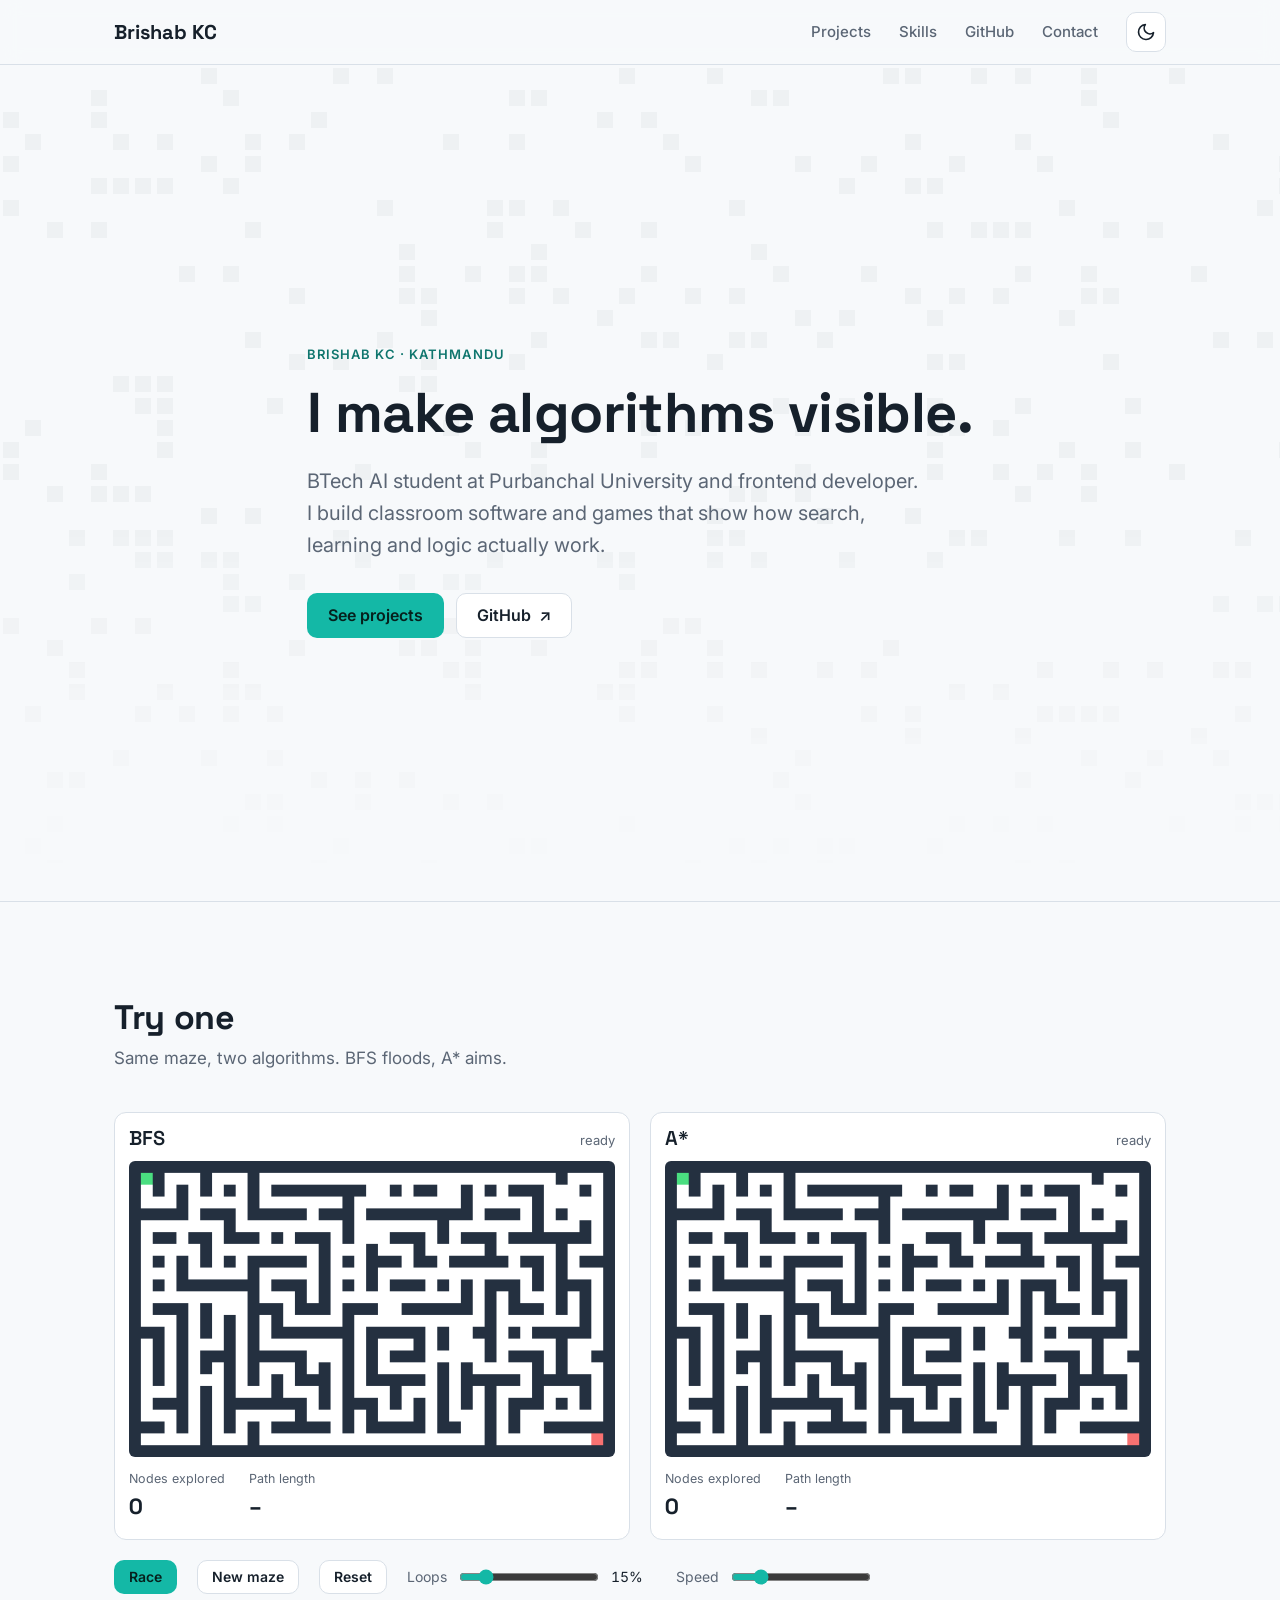
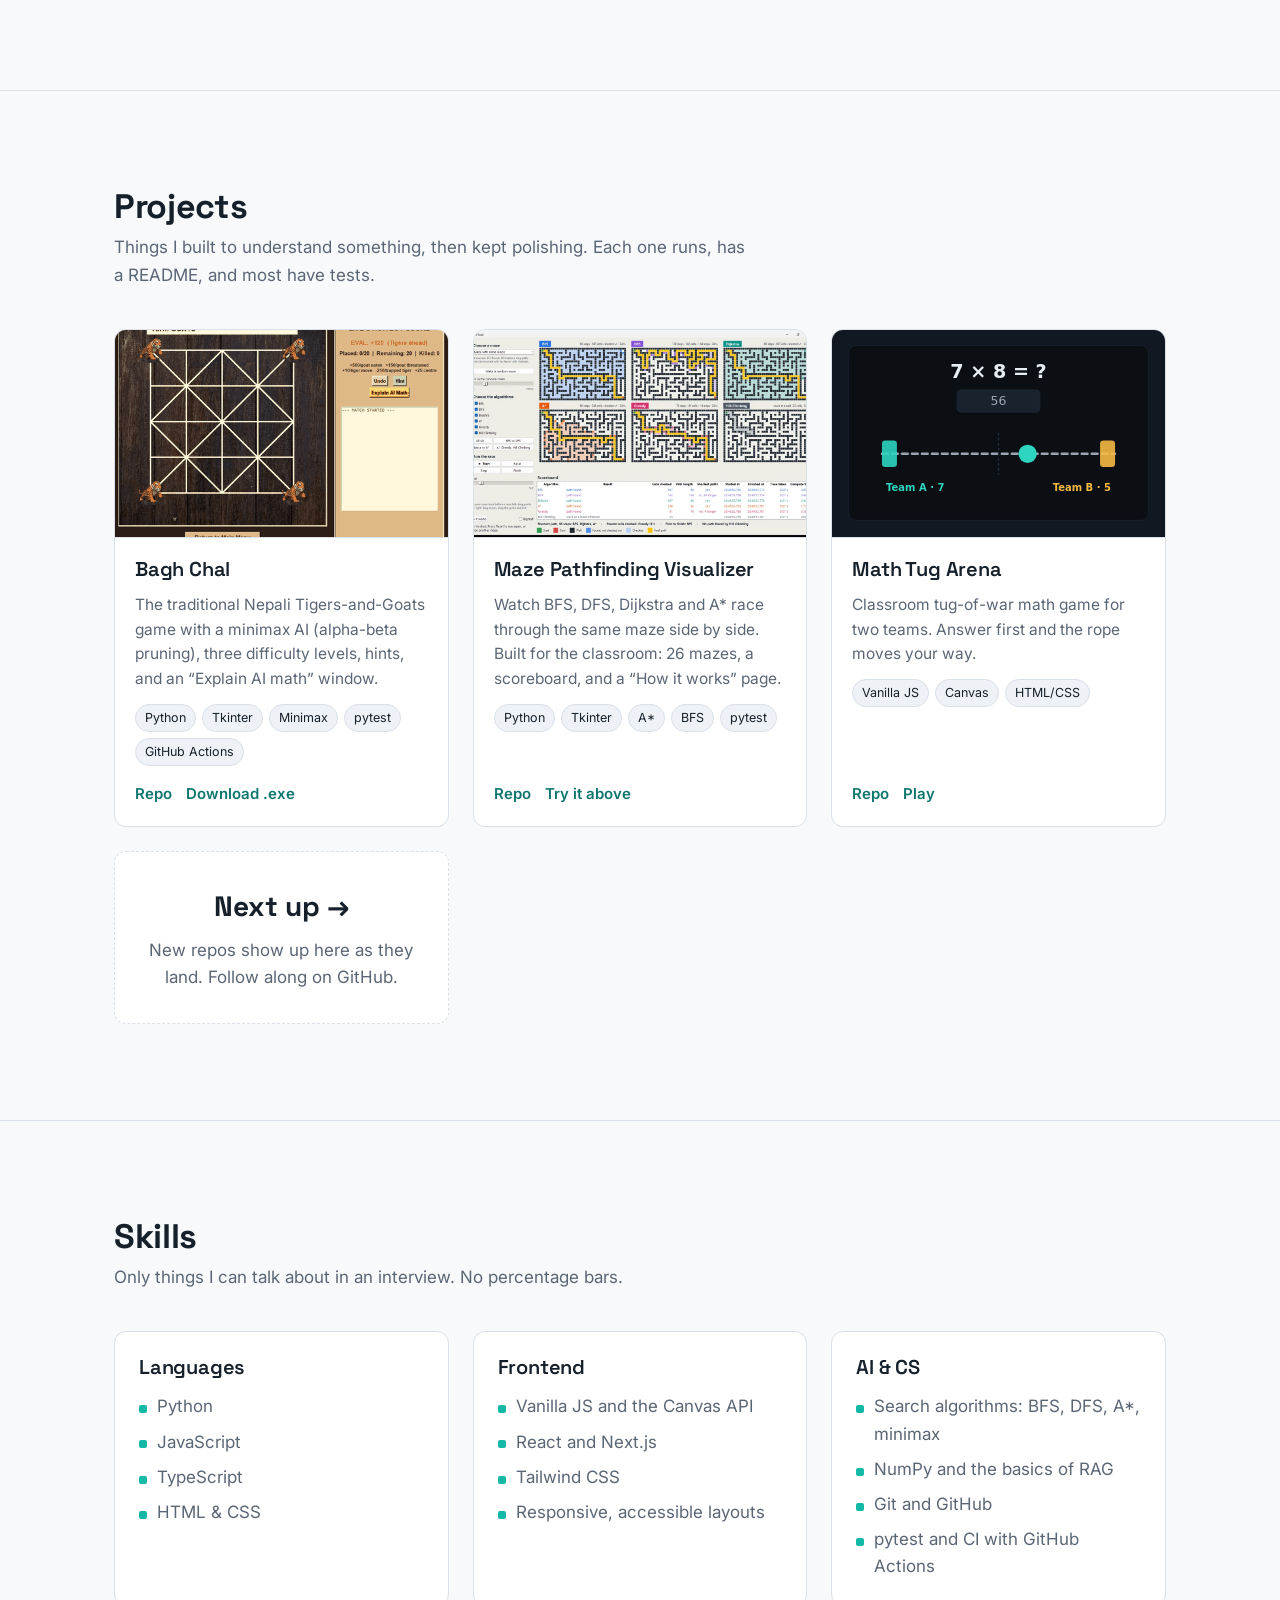
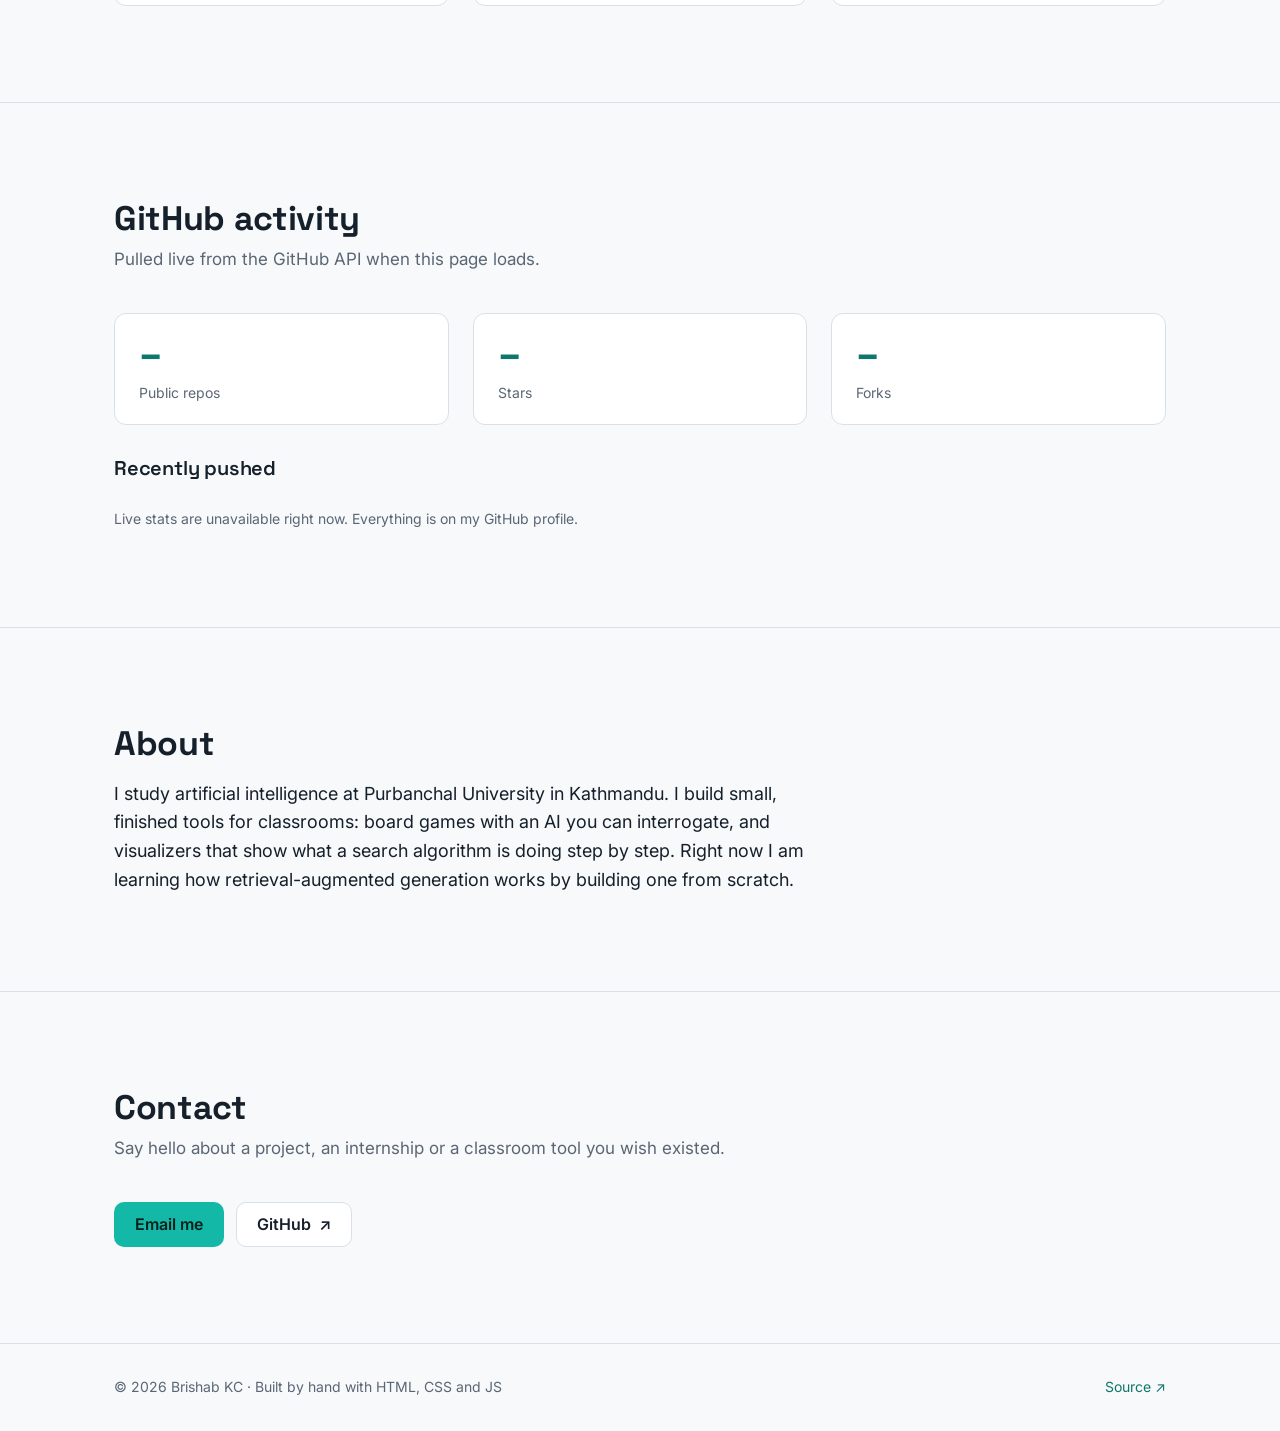
==== index.html @ bbd56051 "Add SEO and social tags, a favicon, the OG image and a 404 page" ====
<!doctype html>
<html lang="en">
<head>
  <meta charset="utf-8">
  <meta name="viewport" content="width=device-width, initial-scale=1">
  <title>Brishab KC &mdash; Python, AI &amp; frontend projects</title>
  <meta name="description" content="Portfolio of Brishab KC, a BTech AI student and frontend developer in Kathmandu who builds classroom software and games that show how search, learning and logic actually work.">
  <link rel="canonical" href="https://brishabkc24.github.io/">
  <link rel="icon" href="assets/favicon.svg" type="image/svg+xml">
  <meta name="author" content="Brishab KC">
  <meta property="og:type" content="website">
  <meta property="og:url" content="https://brishabkc24.github.io/">
  <meta property="og:title" content="Brishab KC — Python, AI & frontend projects">
  <meta property="og:description" content="I make algorithms visible: classroom software and games that show how search, learning and logic actually work. Play the demos in your browser.">
  <meta property="og:image" content="https://brishabkc24.github.io/assets/og-image.png">
  <meta property="og:image:width" content="1200">
  <meta property="og:image:height" content="630">
  <meta property="og:image:alt" content="Brishab KC: I make algorithms visible. A maze solved by A*.">
  <meta name="twitter:card" content="summary_large_image">
  <meta name="twitter:title" content="Brishab KC — Python, AI & frontend projects">
  <meta name="twitter:description" content="I make algorithms visible: classroom software and games that show how search, learning and logic actually work.">
  <meta name="twitter:image" content="https://brishabkc24.github.io/assets/og-image.png">
  <link rel="preconnect" href="https://fonts.googleapis.com">
  <link rel="preconnect" href="https://fonts.gstatic.com" crossorigin>
  <link rel="stylesheet" href="https://fonts.googleapis.com/css2?family=Inter:wght@400;500;600&family=Space+Grotesk:wght@500;700&display=swap">
  <meta name="theme-color" content="#0b0f14">
  <link rel="stylesheet" href="styles.css">
  <script>
    // Apply the saved theme before the first paint so there is no flash.
    (function () {
      var theme;
      try { theme = localStorage.getItem('theme'); } catch (e) {}
      if (theme !== 'light' && theme !== 'dark') {
        theme = window.matchMedia('(prefers-color-scheme: light)').matches ? 'light' : 'dark';
      }
      document.documentElement.setAttribute('data-theme', theme);
      document.documentElement.classList.add('js');
    })();
  </script>
</head>
<body>
  <a class="skip-link" href="#main">Skip to content</a>

  <header class="site-header">
    <nav class="nav container" aria-label="Primary">
      <a class="brand" href="#top">Brishab KC</a>
      <ul id="nav-links" class="nav__links">
        <li><a href="#projects">Projects</a></li>
        <li><a href="#skills">Skills</a></li>
        <li><a href="#github">GitHub</a></li>
        <li><a href="#contact">Contact</a></li>
      </ul>
      <div class="nav__tools">
        <button class="icon-btn theme-toggle" type="button" aria-label="Switch to light theme" title="Switch to light theme">
          <svg class="icon-sun" viewBox="0 0 24 24" fill="none" stroke="currentColor" stroke-width="2" stroke-linecap="round" aria-hidden="true"><circle cx="12" cy="12" r="4"/><path d="M12 2v2M12 20v2M4.9 4.9l1.4 1.4M17.7 17.7l1.4 1.4M2 12h2M20 12h2M4.9 19.1l1.4-1.4M17.7 6.3l1.4-1.4"/></svg>
          <svg class="icon-moon" viewBox="0 0 24 24" fill="none" stroke="currentColor" stroke-width="2" stroke-linecap="round" stroke-linejoin="round" aria-hidden="true"><path d="M21 12.8A9 9 0 1 1 11.2 3a7 7 0 0 0 9.8 9.8z"/></svg>
        </button>
        <button class="icon-btn nav__toggle" type="button" aria-expanded="false" aria-controls="nav-links" aria-label="Open menu">
          <svg class="icon-menu" viewBox="0 0 24 24" fill="none" stroke="currentColor" stroke-width="2" stroke-linecap="round" aria-hidden="true"><path d="M4 7h16M4 12h16M4 17h16"/></svg>
          <svg class="icon-close" viewBox="0 0 24 24" fill="none" stroke="currentColor" stroke-width="2" stroke-linecap="round" aria-hidden="true"><path d="M6 6l12 12M18 6L6 18"/></svg>
        </button>
      </div>
    </nav>
  </header>

  <main id="main">
    <section class="hero" id="top" aria-labelledby="hero-title">
      <canvas class="hero__canvas" aria-hidden="true"></canvas>
      <div class="container hero__inner">
        <p class="hero__eyebrow">Brishab KC &middot; Kathmandu</p>
        <h1 id="hero-title">I make algorithms visible.</h1>
        <p class="hero__lede">BTech AI student at Purbanchal University and frontend developer. I build classroom software and games that show how search, learning and logic actually work.</p>
        <div class="actions">
          <a class="btn btn--primary" href="#projects">See projects</a>
          <a class="btn btn--ghost" href="https://github.com/brishabkc24" target="_blank" rel="noopener">GitHub <span aria-hidden="true">&#8599;</span></a>
        </div>
      </div>
    </section>

    <section class="section demo" id="demo" aria-labelledby="demo-title" data-maze-demo>
      <div class="container">
        <div class="section__head reveal">
          <h2 id="demo-title">Try one</h2>
          <p>Same maze, two algorithms. BFS floods, A* aims.</p>
        </div>
        <div class="demo__live">
          <div class="demo__panels">
            <div class="panel" data-panel="bfs">
              <div class="panel__head">
                <h3>BFS</h3>
                <span class="panel__status" data-status aria-live="polite">ready</span>
              </div>
              <canvas width="410" height="250" role="img" aria-label="Breadth-first search exploring the maze"></canvas>
              <dl class="panel__stats">
                <div><dt>Nodes explored</dt><dd data-explored>0</dd></div>
                <div><dt>Path length</dt><dd data-path>&ndash;</dd></div>
              </dl>
            </div>
            <div class="panel" data-panel="astar">
              <div class="panel__head">
                <h3>A*</h3>
                <span class="panel__status" data-status aria-live="polite">ready</span>
              </div>
              <canvas width="410" height="250" role="img" aria-label="A* search exploring the maze"></canvas>
              <dl class="panel__stats">
                <div><dt>Nodes explored</dt><dd data-explored>0</dd></div>
                <div><dt>Path length</dt><dd data-path>&ndash;</dd></div>
              </dl>
            </div>
          </div>
          <div class="demo__controls">
            <button class="btn btn--primary btn--small" type="button" data-action="race">Race</button>
            <button class="btn btn--ghost btn--small" type="button" data-action="new">New maze</button>
            <button class="btn btn--ghost btn--small" type="button" data-action="reset">Reset</button>
            <label>Loops
              <input type="range" min="0" max="100" value="15" step="5" data-braid aria-label="Loops: fraction of inner walls removed">
              <output data-braid-value>15%</output>
            </label>
            <label>Speed
              <input type="range" min="1" max="40" value="8" data-speed aria-label="Speed: search steps per frame">
            </label>
          </div>
          <p class="demo__summary" data-summary aria-live="polite"></p>
        </div>
        <div class="demo__fallback">
          <img src="assets/maze-race.gif" alt="BFS and A* racing through the same maze: BFS floods most of it while A* heads for the goal" width="672" height="200" loading="lazy">
          <p class="demo__caption">The live demo needs a wider screen. This is the same race, recorded.</p>
        </div>
      </div>
    </section>

    <section class="section" id="projects" aria-labelledby="projects-title">
      <div class="container">
        <div class="section__head reveal">
          <h2 id="projects-title">Projects</h2>
          <p>Things I built to understand something, then kept polishing. Each one runs, has a README, and most have tests.</p>
        </div>
        <div class="grid">
          <article class="card reveal">
            <div class="card__media">
              <img src="assets/bagh-chal.gif" alt="Bagh Chal in play: tigers and goats on the board, with the AI's next move being explained" width="560" height="389" loading="lazy">
            </div>
            <div class="card__body">
              <div class="card__title">
                <h3>Bagh Chal</h3>
                <span class="card__meta" data-repo="Bagh-Chal"></span>
              </div>
              <p>The traditional Nepali Tigers-and-Goats game with a minimax AI (alpha-beta pruning), three difficulty levels, hints, and an &ldquo;Explain AI math&rdquo; window.</p>
              <ul class="tags" aria-label="Built with">
                <li>Python</li><li>Tkinter</li><li>Minimax</li><li>pytest</li><li>GitHub Actions</li>
              </ul>
              <div class="card__links">
                <a href="https://github.com/brishabkc24/Bagh-Chal" target="_blank" rel="noopener">Repo</a>
                <a href="https://github.com/brishabkc24/Bagh-Chal/releases/latest" target="_blank" rel="noopener">Download .exe</a>
              </div>
            </div>
          </article>

          <article class="card reveal">
            <div class="card__media">
              <img src="assets/maze-visualizer.webp" alt="Six search algorithms racing through the same maze side by side, each in its own colour, with a scoreboard underneath" width="1200" height="702" loading="lazy">
            </div>
            <div class="card__body">
              <div class="card__title">
                <h3>Maze Pathfinding Visualizer</h3>
                <span class="card__meta" data-repo="maze-pathfinding-visualizer"></span>
              </div>
              <p>Watch BFS, DFS, Dijkstra and A* race through the same maze side by side. Built for the classroom: 26 mazes, a scoreboard, and a &ldquo;How it works&rdquo; page.</p>
              <ul class="tags" aria-label="Built with">
                <li>Python</li><li>Tkinter</li><li>A*</li><li>BFS</li><li>pytest</li>
              </ul>
              <div class="card__links">
                <a href="https://github.com/brishabkc24/maze-pathfinding-visualizer" target="_blank" rel="noopener">Repo</a>
                <a href="#demo">Try it above</a>
              </div>
            </div>
          </article>

          <article class="card reveal">
            <div class="card__media">
              <img src="assets/math-tug-arena.svg" alt="Math Tug Arena: a multiplication question on screen and a rope pulled toward the team that answered first" width="800" height="500" loading="lazy">
            </div>
            <div class="card__body">
              <div class="card__title">
                <h3>Math Tug Arena</h3>
                <span class="card__meta" data-repo="math-tug-arena"></span>
              </div>
              <p>Classroom tug-of-war math game for two teams. Answer first and the rope moves your way.</p>
              <ul class="tags" aria-label="Built with">
                <li>Vanilla JS</li><li>Canvas</li><li>HTML/CSS</li>
              </ul>
              <div class="card__links">
                <a href="https://github.com/brishabkc24/math-tug-arena" target="_blank" rel="noopener">Repo</a>
                <a href="https://brishabkc24.github.io/math-tug-arena/" target="_blank" rel="noopener">Play</a>
              </div>
            </div>
          </article>

          <a class="card card--next reveal" href="https://github.com/brishabkc24" target="_blank" rel="noopener">
            <span class="card--next__big">Next up <span aria-hidden="true">&rarr;</span></span>
            <span>New repos show up here as they land. Follow along on GitHub.</span>
          </a>
        </div>
      </div>
    </section>

    <section class="section" id="skills" aria-labelledby="skills-title">
      <div class="container">
        <div class="section__head reveal">
          <h2 id="skills-title">Skills</h2>
          <p>Only things I can talk about in an interview. No percentage bars.</p>
        </div>
        <div class="cols">
          <div class="col reveal">
            <h3>Languages</h3>
            <ul>
              <li>Python</li>
              <li>JavaScript</li>
              <li>TypeScript</li>
              <li>HTML &amp; CSS</li>
            </ul>
          </div>
          <div class="col reveal">
            <h3>Frontend</h3>
            <ul>
              <li>Vanilla JS and the Canvas API</li>
              <li>React and Next.js</li>
              <li>Tailwind CSS</li>
              <li>Responsive, accessible layouts</li>
            </ul>
          </div>
          <div class="col reveal">
            <h3>AI &amp; CS</h3>
            <ul>
              <li>Search algorithms: BFS, DFS, A*, minimax</li>
              <li>NumPy and the basics of RAG</li>
              <li>Git and GitHub</li>
              <li>pytest and CI with GitHub Actions</li>
            </ul>
          </div>
        </div>
      </div>
    </section>

    <section class="section" id="github" aria-labelledby="github-title">
      <div class="container">
        <div class="section__head reveal">
          <h2 id="github-title">GitHub activity</h2>
          <p>Pulled live from the GitHub API when this page loads.</p>
        </div>
        <ul class="stats reveal">
          <li class="stat"><span class="stat__value" id="stat-repos">&ndash;</span><span class="stat__label">Public repos</span></li>
          <li class="stat"><span class="stat__value" id="stat-stars">&ndash;</span><span class="stat__label">Stars</span></li>
          <li class="stat"><span class="stat__value" id="stat-forks">&ndash;</span><span class="stat__label">Forks</span></li>
        </ul>
        <h3 class="repos__title reveal">Recently pushed</h3>
        <ul class="repos reveal" id="recent-repos" aria-live="polite"></ul>
        <p class="gh-note" id="gh-note">Loading from the GitHub API&hellip; If it does not load, everything is on <a href="https://github.com/brishabkc24" target="_blank" rel="noopener">my GitHub profile</a>.</p>
      </div>
    </section>

    <section class="section" id="about" aria-labelledby="about-title">
      <div class="container">
        <h2 id="about-title" class="reveal">About</h2>
        <p class="about reveal">I study artificial intelligence at Purbanchal University in Kathmandu. I build small, finished tools for classrooms: board games with an AI you can interrogate, and visualizers that show what a search algorithm is doing step by step. Right now I am learning how retrieval-augmented generation works by building one from scratch.</p>
      </div>
    </section>

    <section class="section" id="contact" aria-labelledby="contact-title">
      <div class="container">
        <div class="section__head reveal">
          <h2 id="contact-title">Contact</h2>
          <p>Say hello about a project, an internship or a classroom tool you wish existed.</p>
        </div>
        <div class="actions">
          <a class="btn btn--primary" href="mailto:brishabkc24@gmail.com">Email me</a>
          <a class="btn btn--ghost" href="https://github.com/brishabkc24" target="_blank" rel="noopener">GitHub <span aria-hidden="true">&#8599;</span></a>
        </div>
      </div>
    </section>
  </main>

  <footer class="site-footer">
    <div class="container site-footer__inner">
      <p>&copy; 2026 Brishab KC &middot; Built by hand with HTML, CSS and JS</p>
      <p><a href="https://github.com/brishabkc24/brishabkc24.github.io" target="_blank" rel="noopener">Source <span aria-hidden="true">&#8599;</span></a></p>
    </div>
  </footer>

  <script src="script.js" defer></script>
  <script src="demos/maze-race.js" defer></script>
</body>
</html>
---- styles.css ----
/* ==========================================================================
   Brishab KC — portfolio styles
   Hand-written, no framework. Tokens first, then layout, then each section.
   ========================================================================== */

/* ----- Tokens ----------------------------------------------------------- */
:root {
  --bg: #0b0f14;
  --surface: #121821;
  --surface-2: #1a222e;
  --border: #243040;
  --text: #e6edf3;
  --muted: #9aa4b2;
  --accent: #2dd4bf;
  --accent-text: #2dd4bf;
  --accent-contrast: #06201c;
  --shadow: 0 12px 32px rgba(0, 0, 0, 0.45);

  --font-display: "Space Grotesk", "Segoe UI", system-ui, sans-serif;
  --font-body: "Inter", "Segoe UI", system-ui, -apple-system, sans-serif;

  --radius: 12px;
  --container: 1100px;
  --gutter: 24px;
  --section-y: 96px;
  --nav-h: 64px;

  color-scheme: dark;
}

:root[data-theme="light"] {
  --bg: #f7f9fb;
  --surface: #ffffff;
  --surface-2: #eef2f6;
  --border: #d9e0e8;
  --text: #16202b;
  --muted: #5b6675;
  --accent: #14b8a6;
  --accent-text: #0f766e;
  --accent-contrast: #06201c;
  --shadow: 0 12px 32px rgba(16, 24, 40, 0.12);

  color-scheme: light;
}

/* ----- Base ------------------------------------------------------------- */
*,
*::before,
*::after {
  box-sizing: border-box;
}

html {
  scroll-behavior: smooth;
  -webkit-text-size-adjust: 100%;
}

body {
  margin: 0;
  background: var(--bg);
  color: var(--text);
  font-family: var(--font-body);
  font-size: 17px;
  line-height: 1.6;
}

img,
canvas,
svg {
  display: block;
  max-width: 100%;
}

img {
  height: auto;
}

h1,
h2,
h3 {
  font-family: var(--font-display);
  line-height: 1.15;
  margin: 0 0 0.5em;
  letter-spacing: -0.01em;
}

h1 {
  font-size: 56px;
  font-weight: 700;
}

h2 {
  font-size: 34px;
  font-weight: 700;
}

h3 {
  font-size: 20px;
  font-weight: 600;
}

p {
  margin: 0 0 1em;
}

a {
  color: var(--accent-text);
  text-decoration: none;
}

a:hover {
  text-decoration: underline;
}

:focus-visible {
  outline: 2px solid var(--accent);
  outline-offset: 3px;
  border-radius: 4px;
}

button {
  font: inherit;
}

.container {
  max-width: var(--container);
  margin: 0 auto;
  padding: 0 var(--gutter);
}

.section {
  padding: var(--section-y) 0;
  border-top: 1px solid var(--border);
}

.section__head {
  max-width: 640px;
  margin-bottom: 40px;
}

.section__head h2 {
  margin-bottom: 8px;
}

.section__head p {
  color: var(--muted);
  margin: 0;
}

.muted {
  color: var(--muted);
}

.visually-hidden {
  position: absolute;
  width: 1px;
  height: 1px;
  overflow: hidden;
  clip: rect(0 0 0 0);
  white-space: nowrap;
}

.skip-link {
  position: absolute;
  left: 16px;
  top: -100px;
  z-index: 100;
  padding: 8px 14px;
  border-radius: 8px;
  background: var(--accent);
  color: var(--accent-contrast);
  font-weight: 600;
}

.skip-link:focus {
  top: 16px;
}

/* ----- Nav -------------------------------------------------------------- */
.site-header {
  position: sticky;
  top: 0;
  z-index: 50;
  background: color-mix(in srgb, var(--bg) 84%, transparent);
  backdrop-filter: blur(10px);
  -webkit-backdrop-filter: blur(10px);
  border-bottom: 1px solid var(--border);
}

.nav {
  display: flex;
  align-items: center;
  gap: 16px;
  height: var(--nav-h);
}

.brand {
  font-family: var(--font-display);
  font-weight: 700;
  font-size: 20px;
  color: var(--text);
}

.brand:hover {
  text-decoration: none;
  color: var(--accent-text);
}

.nav__links {
  display: flex;
  align-items: center;
  gap: 4px;
  list-style: none;
  margin: 0 0 0 auto;
  padding: 0;
}

.nav__links a {
  display: inline-block;
  padding: 8px 12px;
  border-radius: 8px;
  color: var(--muted);
  font-weight: 500;
  font-size: 15px;
}

.nav__links a:hover {
  color: var(--text);
  text-decoration: none;
  background: var(--surface-2);
}

.nav__links a.is-active {
  color: var(--accent-text);
  background: var(--surface-2);
}

.nav__tools {
  display: flex;
  align-items: center;
  gap: 8px;
}

.icon-btn {
  display: inline-flex;
  align-items: center;
  justify-content: center;
  width: 40px;
  height: 40px;
  padding: 0;
  border-radius: 10px;
  border: 1px solid var(--border);
  background: var(--surface);
  color: var(--text);
  cursor: pointer;
}

.icon-btn:hover {
  border-color: var(--accent);
  color: var(--accent-text);
}

.icon-btn svg {
  width: 20px;
  height: 20px;
}

/* Sun shows in dark mode (click for light), moon shows in light mode. */
.theme-toggle .icon-moon {
  display: none;
}

:root[data-theme="light"] .theme-toggle .icon-sun {
  display: none;
}

:root[data-theme="light"] .theme-toggle .icon-moon {
  display: block;
}

.nav__toggle {
  display: none;
}

.nav__toggle .icon-close {
  display: none;
}

.nav__toggle[aria-expanded="true"] .icon-menu {
  display: none;
}

.nav__toggle[aria-expanded="true"] .icon-close {
  display: block;
}

@media (max-width: 720px) {
  .nav__toggle {
    display: inline-flex;
  }

  .nav__links {
    position: absolute;
    top: var(--nav-h);
    left: 0;
    right: 0;
    display: none;
    flex-direction: column;
    align-items: stretch;
    gap: 4px;
    margin: 0;
    padding: 12px var(--gutter) 16px;
    background: var(--bg);
    border-bottom: 1px solid var(--border);
  }

  .nav__links.is-open {
    display: flex;
  }

  .nav__links a {
    display: block;
    padding: 12px;
    font-size: 16px;
  }
}

/* ----- Hero ------------------------------------------------------------- */
.hero {
  position: relative;
  overflow: hidden;
  display: flex;
  align-items: center;
  min-height: calc(100vh - var(--nav-h));
  padding: 112px 0 96px;
}

.hero__inner {
  position: relative;
  max-width: 760px;
}

.hero__eyebrow {
  margin-bottom: 16px;
  color: var(--accent-text);
  font-size: 13px;
  font-weight: 600;
  letter-spacing: 0.08em;
  text-transform: uppercase;
}

.hero h1 {
  margin-bottom: 20px;
}

.hero__lede {
  max-width: 620px;
  margin-bottom: 32px;
  font-size: 20px;
  color: var(--muted);
}

.actions {
  display: flex;
  flex-wrap: wrap;
  gap: 12px;
}

/* ----- Buttons ---------------------------------------------------------- */
.btn {
  display: inline-flex;
  align-items: center;
  gap: 8px;
  padding: 12px 20px;
  border-radius: 10px;
  border: 1px solid transparent;
  font-weight: 600;
  font-size: 16px;
  line-height: 1.2;
  cursor: pointer;
  transition: transform 0.15s ease, box-shadow 0.15s ease, border-color 0.15s ease;
}

.btn:hover {
  text-decoration: none;
  transform: translateY(-1px);
}

.btn--primary {
  background: var(--accent);
  color: var(--accent-contrast);
}

.btn--primary:hover {
  box-shadow: 0 8px 20px color-mix(in srgb, var(--accent) 35%, transparent);
}

.btn--ghost {
  background: var(--surface);
  color: var(--text);
  border-color: var(--border);
}

.btn--ghost:hover {
  border-color: var(--accent);
}

.btn--small {
  padding: 8px 14px;
  font-size: 14px;
}

.btn:disabled {
  opacity: 0.5;
  cursor: not-allowed;
  transform: none;
  box-shadow: none;
}

/* ----- Project cards ---------------------------------------------------- */
.grid {
  display: grid;
  grid-template-columns: repeat(3, 1fr);
  gap: 24px;
}

.card {
  display: flex;
  flex-direction: column;
  overflow: hidden;
  background: var(--surface);
  border: 1px solid var(--border);
  border-radius: var(--radius);
  color: var(--text);
  transition: transform 0.2s ease, box-shadow 0.2s ease, border-color 0.2s ease;
}

.card:hover {
  transform: translateY(-2px);
  box-shadow: var(--shadow);
  border-color: color-mix(in srgb, var(--accent) 40%, var(--border));
  text-decoration: none;
}

.card__media {
  aspect-ratio: 16 / 10;
  overflow: hidden;
  background: var(--surface-2);
  border-bottom: 1px solid var(--border);
}

.card__media img {
  width: 100%;
  height: 100%;
  object-fit: cover;
}

.card__body {
  display: flex;
  flex: 1;
  flex-direction: column;
  gap: 12px;
  padding: 20px;
}

.card__title {
  display: flex;
  align-items: baseline;
  justify-content: space-between;
  gap: 12px;
}

.card__title h3 {
  margin: 0;
}

.card__meta {
  display: inline-flex;
  align-items: center;
  gap: 4px;
  font-size: 13px;
  color: var(--muted);
  white-space: nowrap;
}

.card__meta:empty {
  display: none;
}

.card__meta svg {
  width: 14px;
  height: 14px;
  display: inline-block;
}

.card__body p {
  margin: 0;
  color: var(--muted);
  font-size: 15.5px;
}

.tags {
  display: flex;
  flex-wrap: wrap;
  gap: 6px;
  margin: 0;
  padding: 0;
  list-style: none;
}

.tags li {
  padding: 3px 9px;
  border-radius: 999px;
  border: 1px solid var(--border);
  background: var(--surface-2);
  font-size: 12.5px;
  color: var(--text);
}

.card__links {
  display: flex;
  flex-wrap: wrap;
  gap: 14px;
  margin-top: auto;
  padding-top: 4px;
  font-weight: 600;
  font-size: 15px;
}

.card--next {
  align-items: center;
  justify-content: center;
  padding: 32px 20px;
  border-style: dashed;
  text-align: center;
  color: var(--muted);
}

.card--next:hover {
  color: var(--accent-text);
}

.card--next__big {
  display: block;
  margin-bottom: 8px;
  font-family: var(--font-display);
  font-size: 28px;
  font-weight: 700;
  color: var(--text);
}

/* ----- Skills ----------------------------------------------------------- */
.cols {
  display: grid;
  grid-template-columns: repeat(3, 1fr);
  gap: 24px;
}

.col {
  padding: 24px;
  background: var(--surface);
  border: 1px solid var(--border);
  border-radius: var(--radius);
}

.col h3 {
  margin-bottom: 14px;
}

.col ul {
  display: grid;
  gap: 8px;
  margin: 0;
  padding: 0;
  list-style: none;
}

.col li {
  position: relative;
  padding-left: 18px;
  color: var(--muted);
}

.col li::before {
  content: "";
  position: absolute;
  left: 0;
  top: 0.7em;
  width: 8px;
  height: 8px;
  border-radius: 2px;
  background: var(--accent);
}

/* ----- About ------------------------------------------------------------ */
.about {
  max-width: 720px;
  margin: 0;
  font-size: 18px;
}

/* ----- Footer ----------------------------------------------------------- */
.site-footer {
  padding: 32px 0;
  border-top: 1px solid var(--border);
  color: var(--muted);
  font-size: 14px;
}

.site-footer__inner {
  display: flex;
  flex-wrap: wrap;
  justify-content: space-between;
  gap: 8px 24px;
}

.site-footer p {
  margin: 0;
}

/* ----- Responsive ------------------------------------------------------- */
@media (max-width: 1100px) {
  .grid {
    grid-template-columns: repeat(2, 1fr);
  }
}

@media (max-width: 720px) {
  :root {
    --section-y: 64px;
  }

  h1 {
    font-size: 36px;
  }

  h2 {
    font-size: 28px;
  }

  .hero {
    min-height: 0;
    padding: 72px 0 64px;
  }

  .hero__lede {
    font-size: 18px;
  }

  .section__head {
    margin-bottom: 28px;
  }

  .cols {
    grid-template-columns: 1fr;
  }
}

@media (max-width: 480px) {
  .grid {
    grid-template-columns: 1fr;
  }

  .actions .btn {
    width: 100%;
    justify-content: center;
  }

  .site-footer__inner {
    flex-direction: column;
  }
}

/* ----- GitHub activity -------------------------------------------------- */
.stats {
  display: grid;
  grid-template-columns: repeat(3, 1fr);
  gap: 24px;
  margin: 0 0 32px;
  padding: 0;
  list-style: none;
}

.stat {
  display: flex;
  flex-direction: column;
  padding: 20px 24px;
  background: var(--surface);
  border: 1px solid var(--border);
  border-radius: var(--radius);
}

.stat__value {
  font-family: var(--font-display);
  font-size: 40px;
  font-weight: 700;
  line-height: 1;
  color: var(--accent-text);
  font-variant-numeric: tabular-nums;
}

.stat__label {
  margin-top: 8px;
  font-size: 14px;
  color: var(--muted);
}

.repos__title {
  margin-bottom: 12px;
}

.repos {
  display: grid;
  gap: 10px;
  margin: 0 0 16px;
  padding: 0;
  list-style: none;
}

.repos li {
  display: flex;
  align-items: baseline;
  justify-content: space-between;
  gap: 16px;
  padding: 12px 16px;
  background: var(--surface);
  border: 1px solid var(--border);
  border-radius: 10px;
}

.repos__main {
  display: flex;
  flex-wrap: wrap;
  align-items: baseline;
  gap: 4px 12px;
  min-width: 0;
}

.repos__main a {
  font-weight: 600;
}

.repos__desc {
  font-size: 14px;
  color: var(--muted);
}

.repos time {
  flex-shrink: 0;
  font-size: 14px;
  color: var(--muted);
  white-space: nowrap;
}

.gh-note {
  margin: 0;
  font-size: 14px;
  color: var(--muted);
}

@media (max-width: 720px) {
  .stats {
    grid-template-columns: 1fr;
    gap: 12px;
  }

  .repos li {
    flex-direction: column;
    gap: 4px;
  }
}

/* ----- Scroll reveals --------------------------------------------------- */
/* Gated on html.js so nothing is hidden when the script does not run. The
   hidden state is only applied before the element is seen, so a card's hover
   lift still works afterwards. */
.js .reveal {
  transition: opacity 0.6s ease, transform 0.6s ease;
  transition-delay: var(--reveal-delay, 0ms);
}

.js .reveal:not(.is-visible) {
  opacity: 0;
  transform: translateY(16px);
}

.grid > .reveal:nth-child(2),
.cols > .reveal:nth-child(2) {
  --reveal-delay: 90ms;
}

.grid > .reveal:nth-child(3),
.cols > .reveal:nth-child(3) {
  --reveal-delay: 180ms;
}

.grid > .reveal:nth-child(4) {
  --reveal-delay: 270ms;
}

/* ----- Reduced motion --------------------------------------------------- */
@media (prefers-reduced-motion: reduce) {
  html {
    scroll-behavior: auto;
  }

  *,
  *::before,
  *::after {
    transition-duration: 0.01ms !important;
    transition-delay: 0ms !important;
    animation-duration: 0.01ms !important;
    animation-iteration-count: 1 !important;
  }

  .js .reveal:not(.is-visible) {
    opacity: 1;
    transform: none;
  }

  .btn:hover,
  .card:hover {
    transform: none;
  }
}

/* ----- Hero canvas ------------------------------------------------------ */
.hero__canvas {
  position: absolute;
  inset: 0;
  width: 100%;
  height: 100%;
  opacity: 0.6;
  pointer-events: none;
  -webkit-mask-image: linear-gradient(to bottom, #000 55%, transparent);
  mask-image: linear-gradient(to bottom, #000 55%, transparent);
}

/* ----- Maze demo -------------------------------------------------------- */
.demo {
  --maze-open: #0b0f14;
  --maze-wall: #243040;
  --maze-frontier: #f5b942;
  --maze-explored: #1f6f66;
  --maze-path: #2dd4bf;
  --maze-start: #4ade80;
  --maze-goal: #f87171;
}

:root[data-theme="light"] .demo {
  --maze-open: #ffffff;
  --maze-wall: #243040;
  --maze-frontier: #f5b942;
  --maze-explored: #b5ece3;
  --maze-path: #0f9f8f;
}

.demo__panels {
  display: grid;
  grid-template-columns: 1fr 1fr;
  gap: 20px;
}

.panel {
  padding: 14px;
  background: var(--surface);
  border: 1px solid var(--border);
  border-radius: var(--radius);
}

.panel__head {
  display: flex;
  align-items: baseline;
  justify-content: space-between;
  gap: 12px;
  margin-bottom: 10px;
}

.panel__head h3 {
  margin: 0;
}

.panel__status {
  font-size: 13px;
  color: var(--muted);
}

.panel canvas {
  width: 100%;
  aspect-ratio: 41 / 25;
  border-radius: 6px;
  background: var(--maze-open);
}

.panel__stats {
  display: flex;
  gap: 24px;
  margin: 12px 0 0;
}

.panel__stats div {
  display: flex;
  flex-direction: column;
}

.panel__stats dt {
  font-size: 12.5px;
  color: var(--muted);
}

.panel__stats dd {
  margin: 0;
  font-family: var(--font-display);
  font-size: 22px;
  font-weight: 700;
  font-variant-numeric: tabular-nums;
}

.demo__controls {
  display: flex;
  flex-wrap: wrap;
  align-items: center;
  gap: 12px 20px;
  margin-top: 20px;
}

.demo__controls label {
  display: inline-flex;
  align-items: center;
  gap: 10px;
  font-size: 14px;
  color: var(--muted);
}

.demo__controls input[type="range"] {
  width: 140px;
  accent-color: var(--accent);
}

.demo__controls output {
  min-width: 3.2em;
  color: var(--text);
  font-variant-numeric: tabular-nums;
}

.demo__summary {
  margin: 16px 0 0;
  font-size: 15px;
  color: var(--muted);
}

.demo__summary:empty {
  display: none;
}

.demo__fallback {
  display: none;
}

.demo__fallback img {
  border-radius: var(--radius);
  border: 1px solid var(--border);
}

.demo__caption {
  margin: 12px 0 0;
  font-size: 14px;
  color: var(--muted);
}

@media (max-width: 720px) {
  .demo__panels {
    grid-template-columns: 1fr;
  }
}

@media (max-width: 479px) {
  .demo__live {
    display: none;
  }

  .demo__fallback {
    display: block;
  }
}
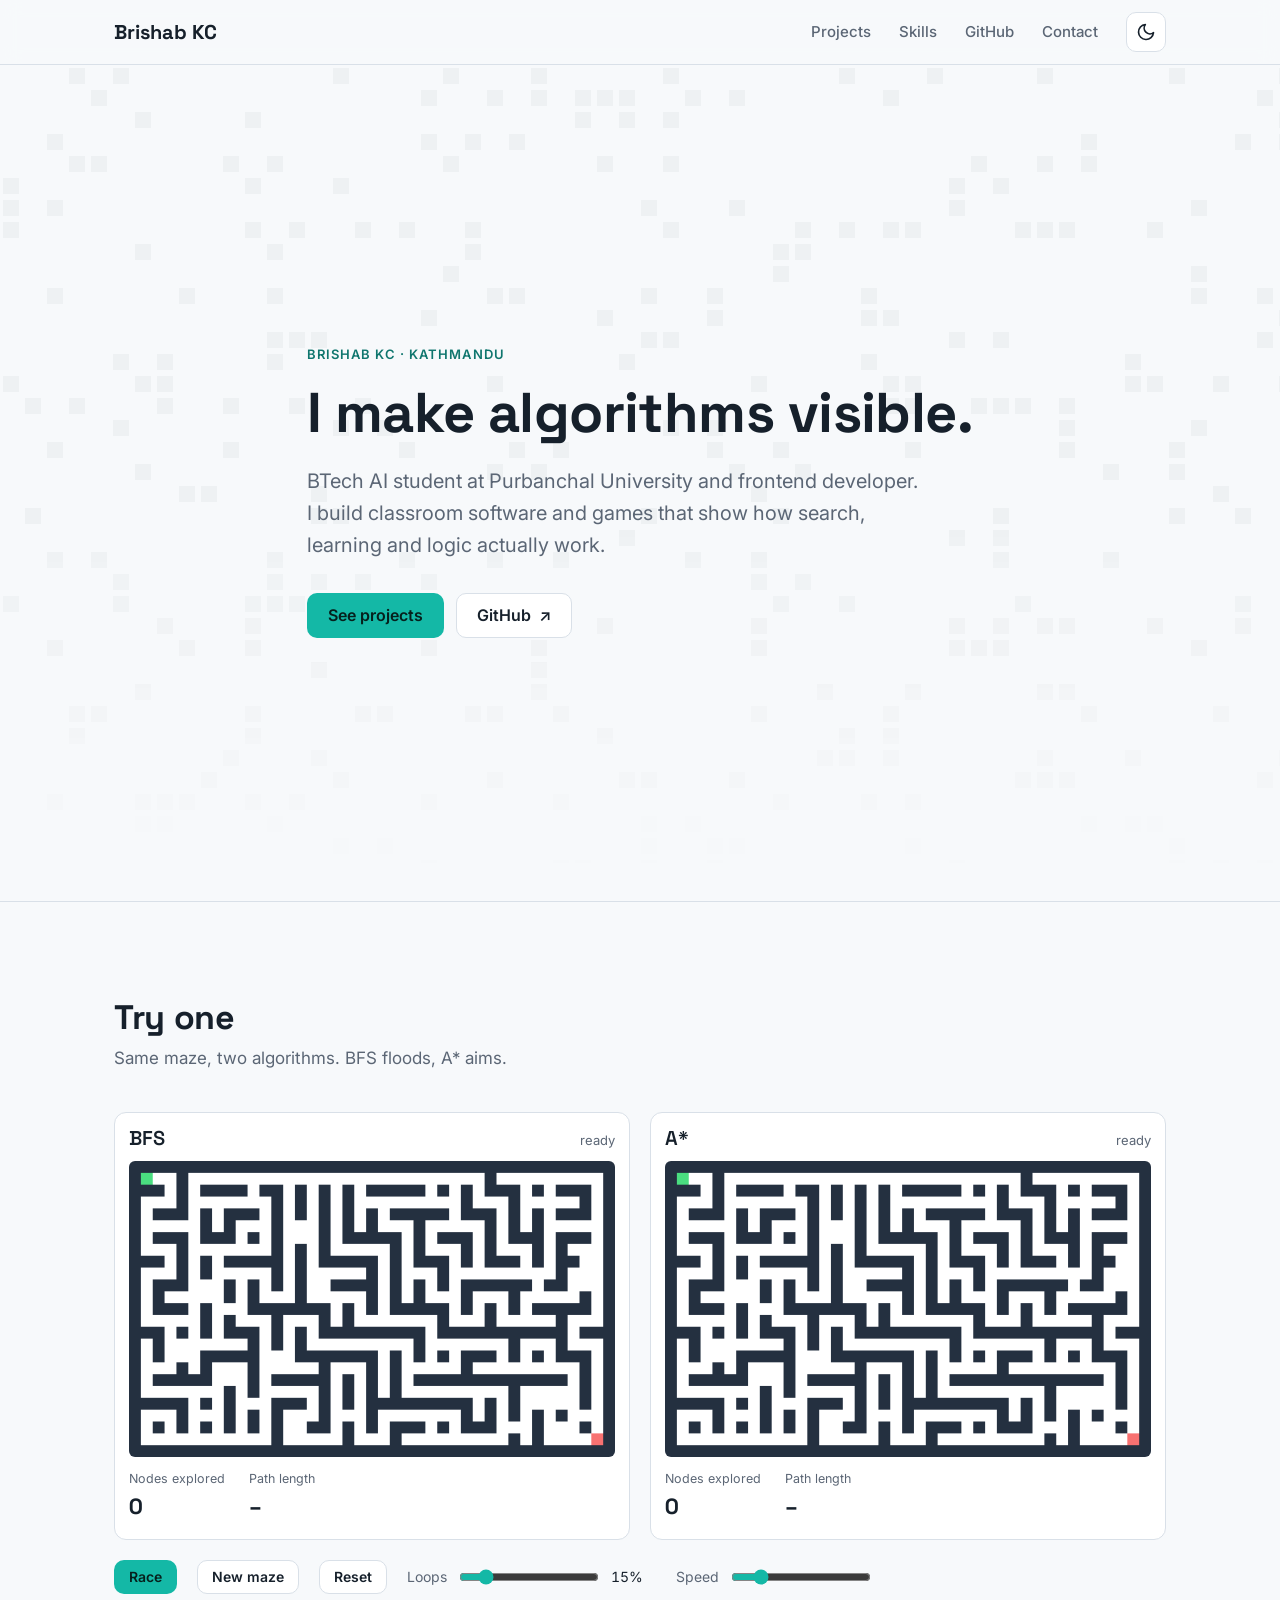
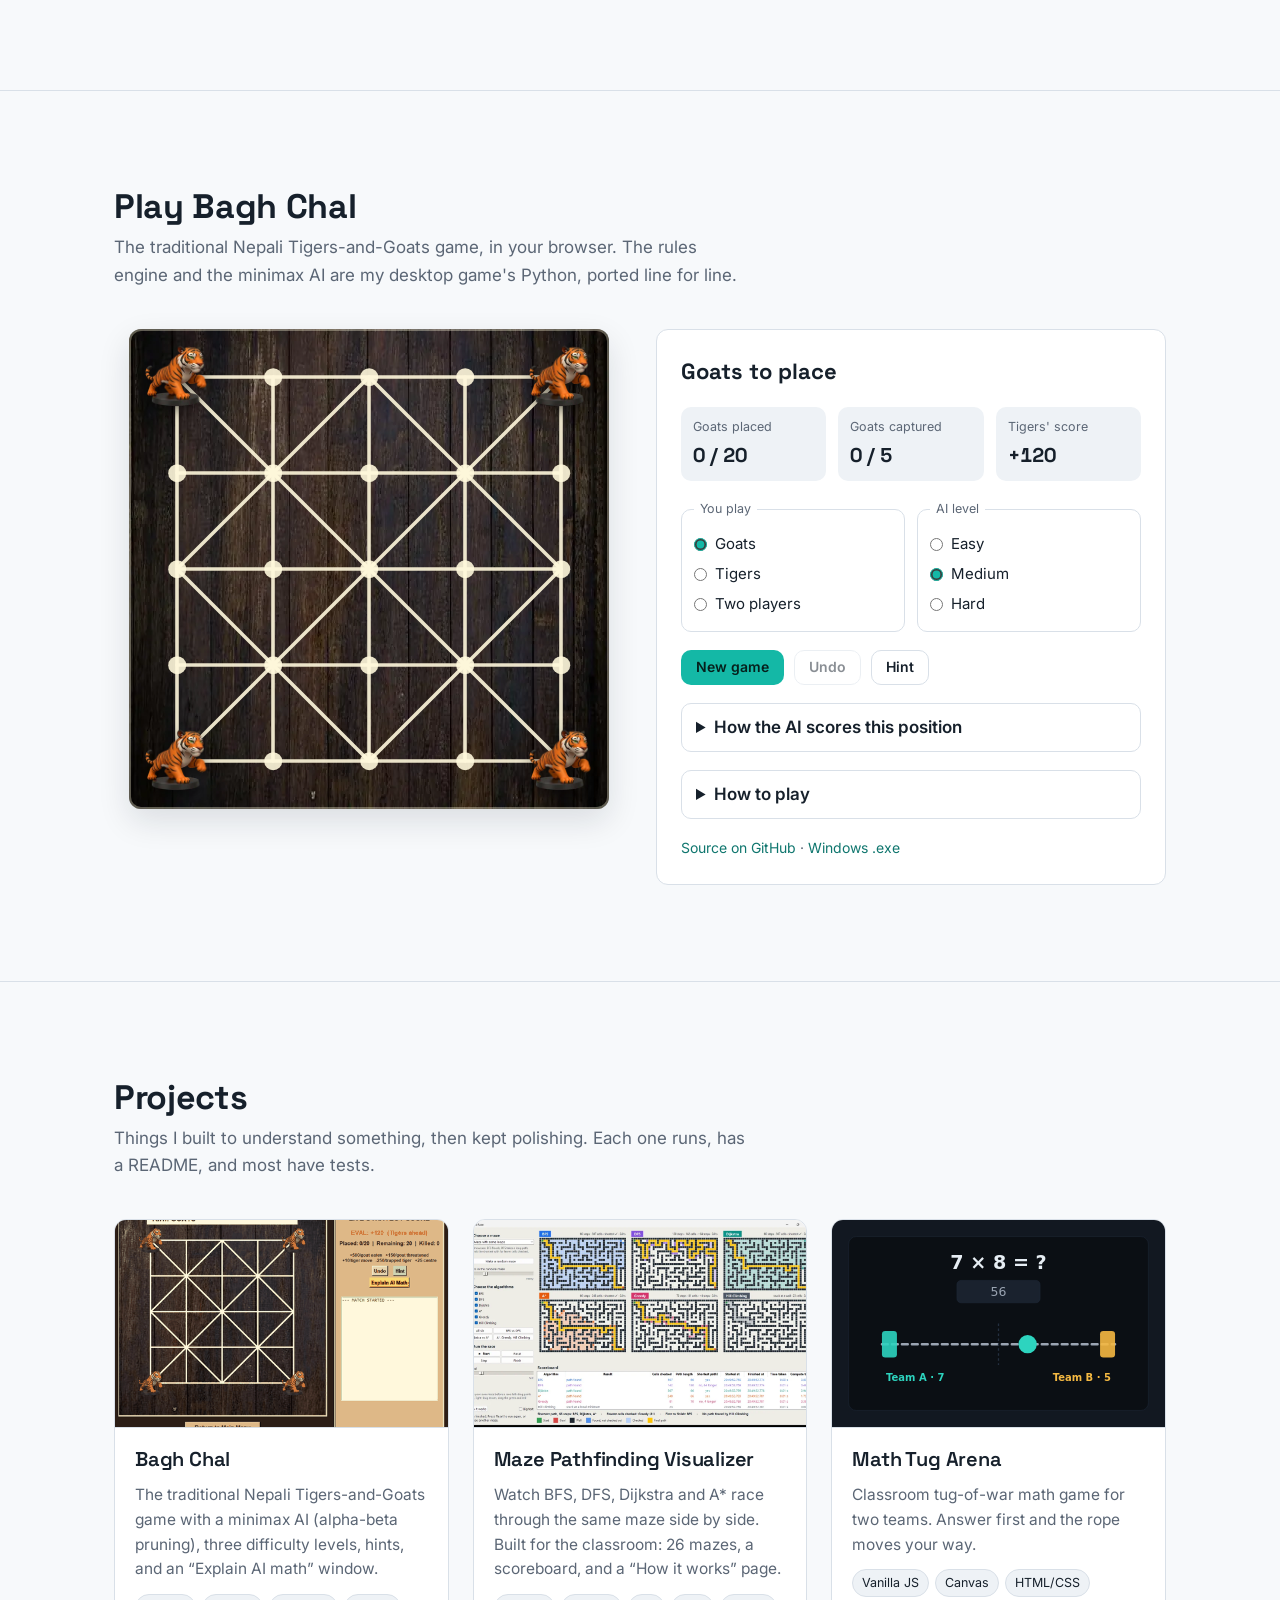
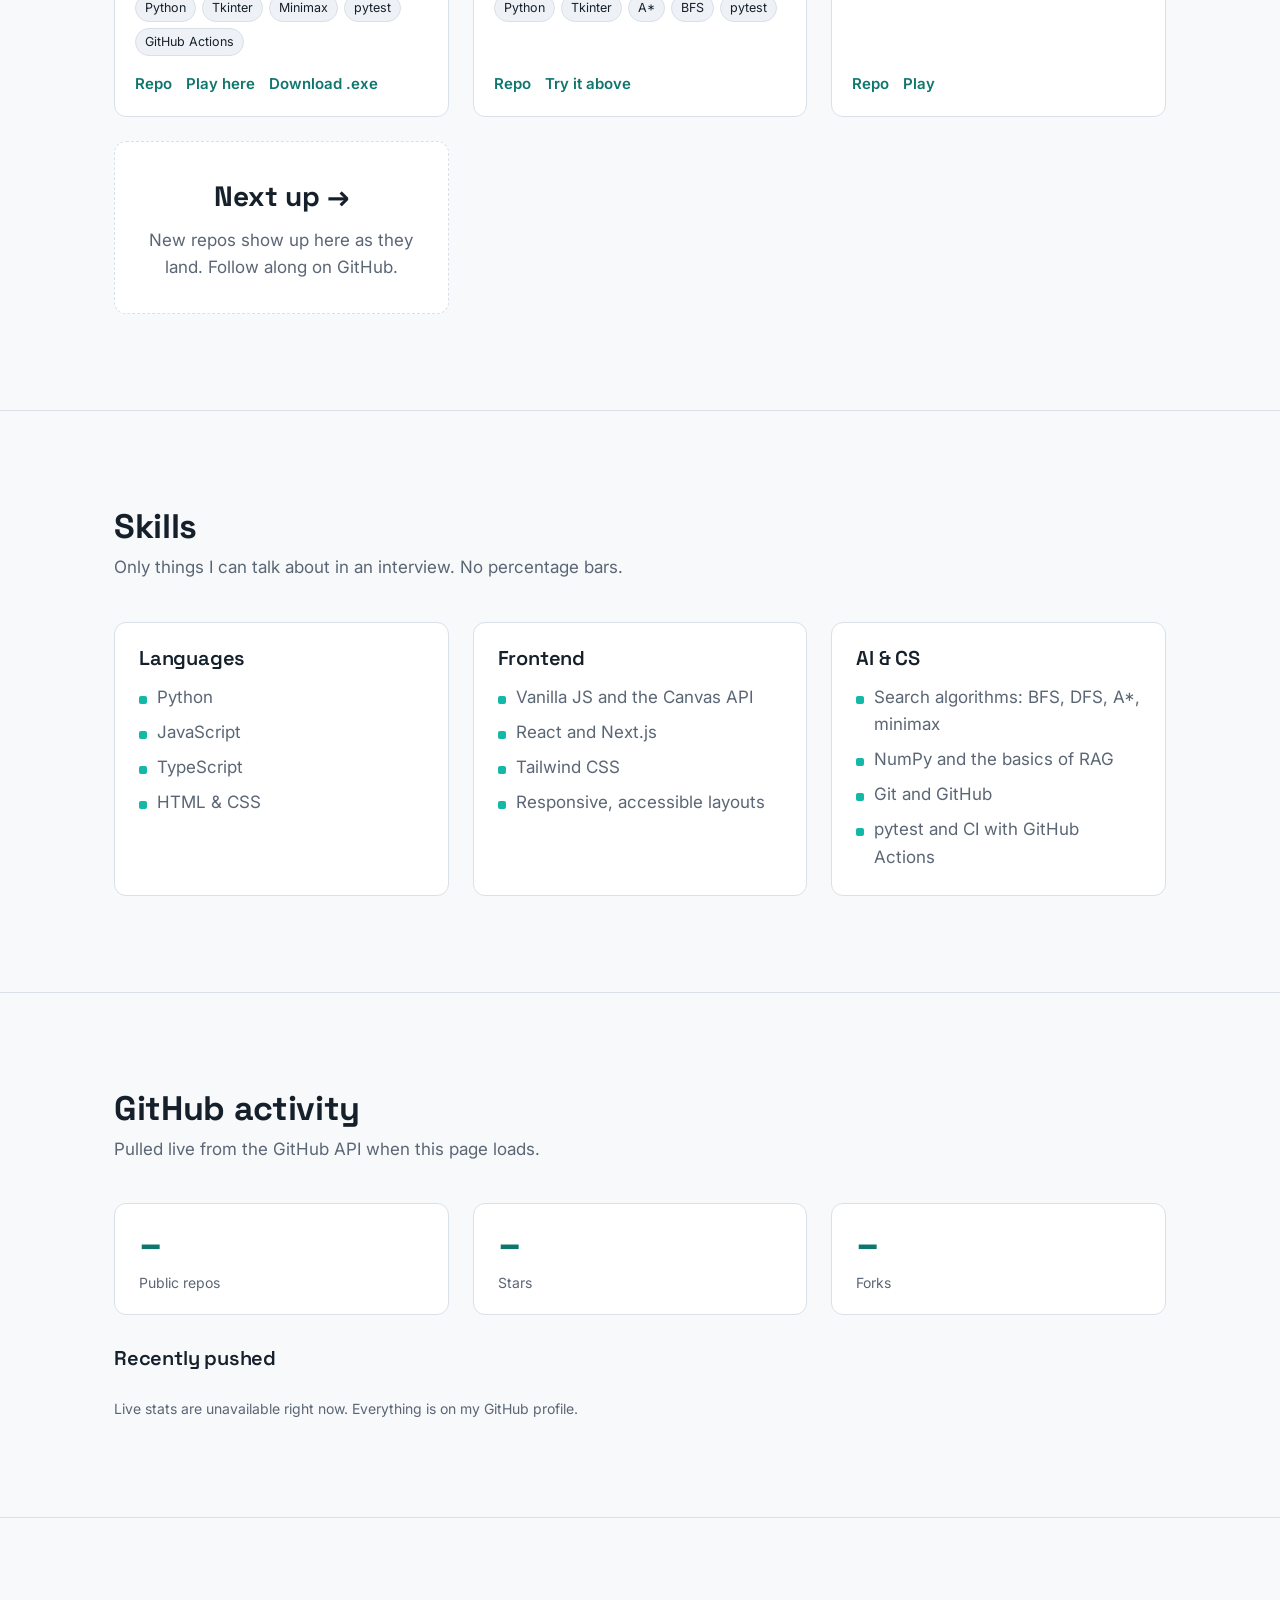
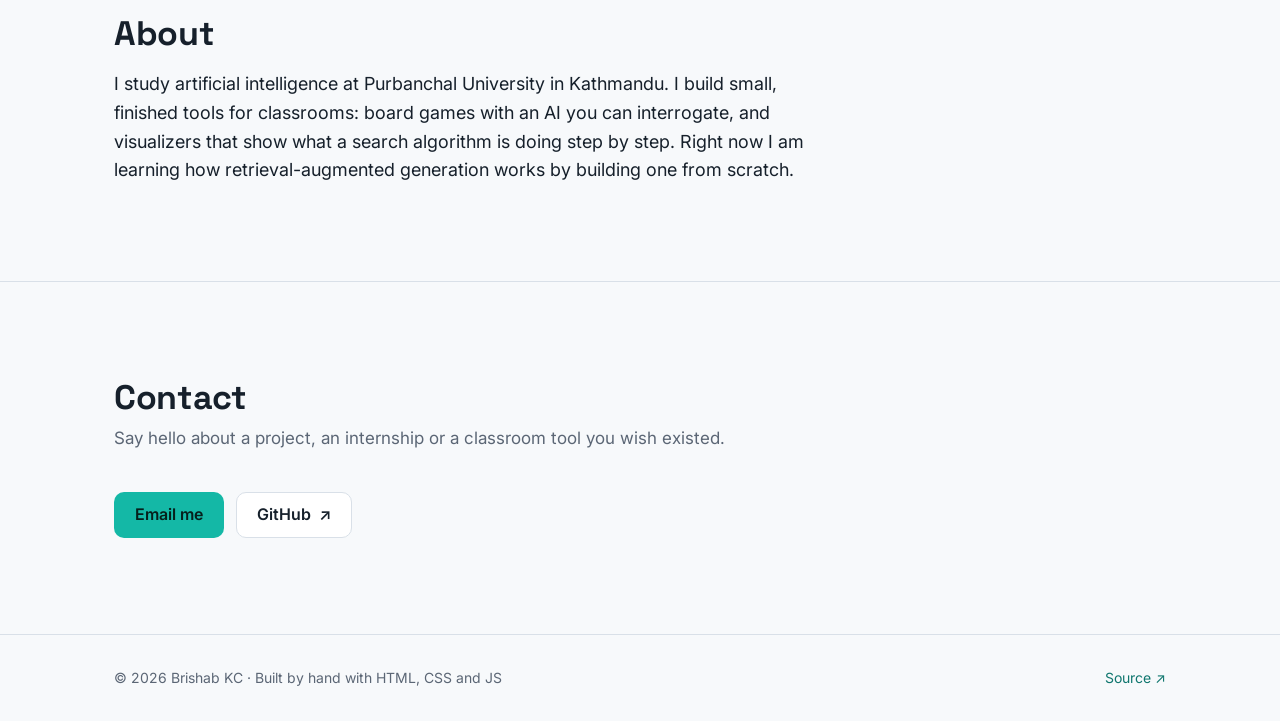
==== commit 45c11aef: "Add a playable Bagh Chal board with AI, undo and hints" ====
--- a/index.html
+++ b/index.html
@@ -129,6 +129,76 @@
       </div>
     </section>
 
+    <section class="section baghchal" id="baghchal" aria-labelledby="baghchal-title" data-bagh-chal>
+      <div class="container">
+        <div class="section__head reveal">
+          <h2 id="baghchal-title">Play Bagh Chal</h2>
+          <p>The traditional Nepali Tigers-and-Goats game, in your browser. The rules engine and the minimax AI are my desktop game's Python, ported line for line.</p>
+        </div>
+        <div class="bc">
+          <div class="bc__board-wrap reveal">
+            <div class="bc__board">
+              <svg class="bc__lines" viewBox="0 0 400 400" aria-hidden="true" focusable="false">
+                <g fill="none" stroke="#fff8dc" stroke-width="3" stroke-linecap="round" stroke-linejoin="round">
+                  <path d="M40 40H360M40 120H360M40 200H360M40 280H360M40 360H360"/>
+                  <path d="M40 40V360M120 40V360M200 40V360M280 40V360M360 40V360"/>
+                  <path d="M40 40L360 360M360 40L40 360"/>
+                  <path d="M200 40L360 200L200 360L40 200Z"/>
+                </g>
+              </svg>
+              <div class="bc__points" data-points role="group" aria-label="Bagh Chal board, 5 by 5 points"></div>
+              <div class="bc__banner" data-banner hidden></div>
+            </div>
+          </div>
+          <div class="bc__panel reveal">
+            <p class="bc__status" data-status aria-live="polite">Goats to place</p>
+            <dl class="bc__counts">
+              <div><dt>Goats placed</dt><dd data-placed>0 / 20</dd></div>
+              <div><dt>Goats captured</dt><dd data-captured>0 / 5</dd></div>
+              <div><dt>Tigers' score</dt><dd data-score>0</dd></div>
+            </dl>
+            <div class="bc__options">
+              <fieldset class="bc__choice">
+                <legend>You play</legend>
+                <label><input type="radio" name="bc-side" value="goat" checked> Goats</label>
+                <label><input type="radio" name="bc-side" value="tiger"> Tigers</label>
+                <label><input type="radio" name="bc-side" value="both"> Two players</label>
+              </fieldset>
+              <fieldset class="bc__choice">
+                <legend>AI level</legend>
+                <label><input type="radio" name="bc-level" value="2"> Easy</label>
+                <label><input type="radio" name="bc-level" value="4" checked> Medium</label>
+                <label><input type="radio" name="bc-level" value="6"> Hard</label>
+              </fieldset>
+            </div>
+            <div class="bc__actions">
+              <button class="btn btn--primary btn--small" type="button" data-action="new">New game</button>
+              <button class="btn btn--ghost btn--small" type="button" data-action="undo">Undo</button>
+              <button class="btn btn--ghost btn--small" type="button" data-action="hint">Hint</button>
+            </div>
+            <details class="bc__details">
+              <summary>How the AI scores this position</summary>
+              <table class="bc__table">
+                <thead><tr><th scope="col">Term</th><th scope="col">Count</th><th scope="col">Weight</th><th scope="col">Points</th></tr></thead>
+                <tbody data-breakdown></tbody>
+                <tfoot><tr><th scope="row" colspan="3">Total (positive favours tigers)</th><td data-total>0</td></tr></tfoot>
+              </table>
+              <p class="bc__nodes" data-nodes>Make a move and the AI will show how many positions it searched.</p>
+            </details>
+            <details class="bc__details">
+              <summary>How to play</summary>
+              <ul>
+                <li>Goats go first and place all 20 goats, one per turn. Tigers can move from the start.</li>
+                <li>Pieces move one step along a line. A tiger captures by jumping over a goat to the empty point beyond.</li>
+                <li>Tigers win by capturing 5 goats. Goats win by trapping all 4 tigers. The same position three times is a draw.</li>
+              </ul>
+            </details>
+            <p class="bc__links"><a href="https://github.com/brishabkc24/Bagh-Chal" target="_blank" rel="noopener">Source on GitHub</a> &middot; <a href="https://github.com/brishabkc24/Bagh-Chal/releases/latest" target="_blank" rel="noopener">Windows .exe</a></p>
+          </div>
+        </div>
+      </div>
+    </section>
+
     <section class="section" id="projects" aria-labelledby="projects-title">
       <div class="container">
         <div class="section__head reveal">
@@ -151,6 +221,7 @@
               </ul>
               <div class="card__links">
                 <a href="https://github.com/brishabkc24/Bagh-Chal" target="_blank" rel="noopener">Repo</a>
+                <a href="#baghchal">Play here</a>
                 <a href="https://github.com/brishabkc24/Bagh-Chal/releases/latest" target="_blank" rel="noopener">Download .exe</a>
               </div>
             </div>
@@ -289,5 +360,6 @@
 
   <script src="script.js" defer></script>
   <script src="demos/maze-race.js" defer></script>
+  <script src="demos/bagh-chal.js" defer></script>
 </body>
 </html>
--- a/styles.css
+++ b/styles.css
@@ -983,3 +983,295 @@
     display: block;
   }
 }
+
+/* ----- Bagh Chal -------------------------------------------------------- */
+.baghchal {
+  --bc-line: #fff8dc;
+  --bc-select: #ff7a1a;
+  --bc-target: #4ade80;
+  --bc-hint: #f5b942;
+}
+
+.bc {
+  display: grid;
+  grid-template-columns: minmax(0, 1fr) minmax(0, 1fr);
+  gap: 32px;
+  align-items: start;
+}
+
+.bc__board {
+  position: relative;
+  max-width: 480px;
+  aspect-ratio: 1;
+  margin: 0 auto;
+  border-radius: var(--radius);
+  background: #3b2a1e url("assets/board-wood.webp") center / cover;
+  box-shadow: var(--shadow), inset 0 0 0 2px rgba(255, 248, 220, 0.35);
+  overflow: hidden;
+}
+
+.bc__lines {
+  position: absolute;
+  inset: 0;
+  width: 100%;
+  height: 100%;
+  opacity: 0.9;
+}
+
+.bc__points {
+  position: absolute;
+  inset: 0;
+}
+
+.bc__point {
+  position: absolute;
+  width: 17%;
+  aspect-ratio: 1;
+  transform: translate(-50%, -50%);
+  display: flex;
+  align-items: center;
+  justify-content: center;
+  padding: 0;
+  border: 0;
+  border-radius: 50%;
+  background: transparent;
+  cursor: pointer;
+}
+
+.bc__point::before {
+  content: "";
+  width: 22%;
+  height: 22%;
+  border-radius: 50%;
+  background: var(--bc-line);
+  opacity: 0.9;
+  transition: transform 0.15s ease, opacity 0.15s ease;
+}
+
+.bc__point:hover::before {
+  transform: scale(1.5);
+}
+
+.bc__point img {
+  position: absolute;
+  max-width: 96%;
+  max-height: 90%;
+  filter: drop-shadow(0 4px 6px rgba(0, 0, 0, 0.45));
+  pointer-events: none;
+}
+
+.bc__point.has-piece::before {
+  opacity: 0;
+}
+
+.bc__point.is-selected {
+  box-shadow: 0 0 0 4px var(--bc-select);
+}
+
+.bc__point.is-target {
+  box-shadow: 0 0 0 4px var(--bc-target);
+}
+
+.bc__point.is-target::before {
+  opacity: 1;
+  background: var(--bc-target);
+  transform: scale(1.6);
+}
+
+.bc__point.is-hint {
+  box-shadow: 0 0 0 4px var(--bc-hint);
+}
+
+.bc__point:disabled {
+  cursor: default;
+}
+
+.bc__point:focus-visible {
+  outline: 3px solid #ffffff;
+  outline-offset: 2px;
+}
+
+.bc__banner {
+  position: absolute;
+  left: 50%;
+  top: 50%;
+  transform: translate(-50%, -50%);
+  padding: 14px 24px;
+  border-radius: 12px;
+  background: rgba(11, 15, 20, 0.86);
+  color: #ffffff;
+  font-family: var(--font-display);
+  font-size: 24px;
+  font-weight: 700;
+  text-align: center;
+  white-space: nowrap;
+  box-shadow: var(--shadow);
+}
+
+.bc__panel {
+  display: grid;
+  gap: 18px;
+  padding: 24px;
+  background: var(--surface);
+  border: 1px solid var(--border);
+  border-radius: var(--radius);
+}
+
+.bc__status {
+  margin: 0;
+  font-family: var(--font-display);
+  font-size: 22px;
+  font-weight: 700;
+}
+
+.bc__counts {
+  display: grid;
+  grid-template-columns: repeat(3, 1fr);
+  gap: 12px;
+  margin: 0;
+}
+
+.bc__counts div {
+  padding: 10px 12px;
+  background: var(--surface-2);
+  border-radius: 10px;
+}
+
+.bc__counts dt {
+  font-size: 12.5px;
+  color: var(--muted);
+}
+
+.bc__counts dd {
+  margin: 2px 0 0;
+  font-family: var(--font-display);
+  font-size: 20px;
+  font-weight: 700;
+  font-variant-numeric: tabular-nums;
+}
+
+.bc__options {
+  display: grid;
+  grid-template-columns: 1fr 1fr;
+  gap: 12px;
+}
+
+.bc__choice {
+  margin: 0;
+  padding: 10px 12px 12px;
+  border: 1px solid var(--border);
+  border-radius: 10px;
+}
+
+.bc__choice legend {
+  padding: 0 6px;
+  font-size: 12.5px;
+  color: var(--muted);
+}
+
+.bc__choice label {
+  display: flex;
+  align-items: center;
+  gap: 8px;
+  padding: 3px 0;
+  font-size: 15px;
+  cursor: pointer;
+}
+
+.bc__choice input {
+  accent-color: var(--accent);
+  margin: 0;
+}
+
+.bc__actions {
+  display: flex;
+  flex-wrap: wrap;
+  gap: 10px;
+}
+
+.bc__details {
+  border: 1px solid var(--border);
+  border-radius: 10px;
+  padding: 0 14px;
+}
+
+.bc__details summary {
+  padding: 10px 0;
+  font-weight: 600;
+  cursor: pointer;
+}
+
+.bc__details > *:not(summary) {
+  margin-top: 0;
+  margin-bottom: 14px;
+}
+
+.bc__details ul {
+  padding-left: 18px;
+  color: var(--muted);
+  font-size: 15px;
+}
+
+.bc__details li + li {
+  margin-top: 6px;
+}
+
+.bc__table {
+  width: 100%;
+  border-collapse: collapse;
+  font-size: 14px;
+  font-variant-numeric: tabular-nums;
+}
+
+.bc__table th,
+.bc__table td {
+  padding: 6px 4px;
+  text-align: right;
+  border-bottom: 1px solid var(--border);
+}
+
+.bc__table th:first-child,
+.bc__table td:first-child {
+  text-align: left;
+}
+
+.bc__table thead th {
+  font-size: 12.5px;
+  font-weight: 600;
+  color: var(--muted);
+}
+
+.bc__table tfoot th,
+.bc__table tfoot td {
+  border-bottom: 0;
+  font-weight: 700;
+}
+
+.bc__nodes {
+  font-size: 13.5px;
+  color: var(--muted);
+}
+
+.bc__links {
+  margin: 0;
+  font-size: 14px;
+  color: var(--muted);
+}
+
+@media (max-width: 720px) {
+  .bc {
+    grid-template-columns: 1fr;
+  }
+
+  .bc__counts {
+    gap: 8px;
+  }
+
+  .bc__options {
+    grid-template-columns: 1fr;
+  }
+
+  .bc__banner {
+    font-size: 18px;
+  }
+}
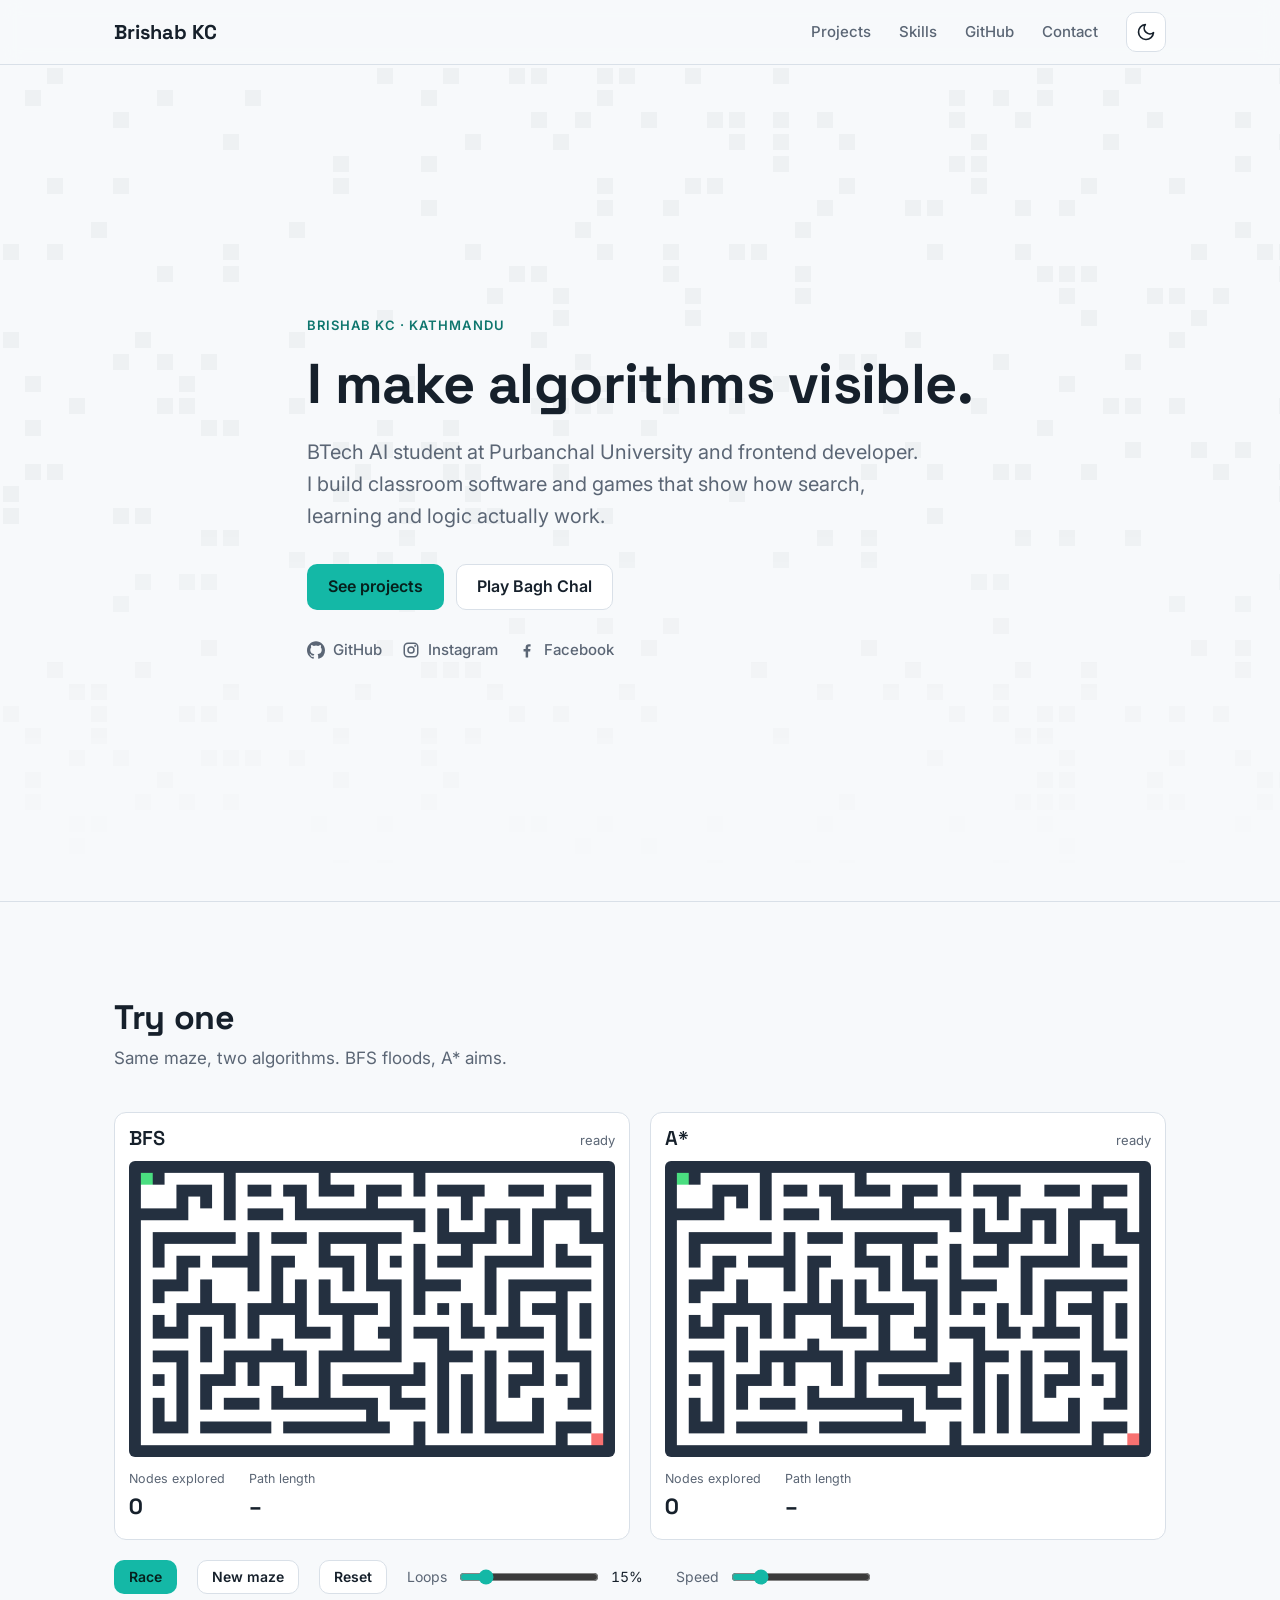
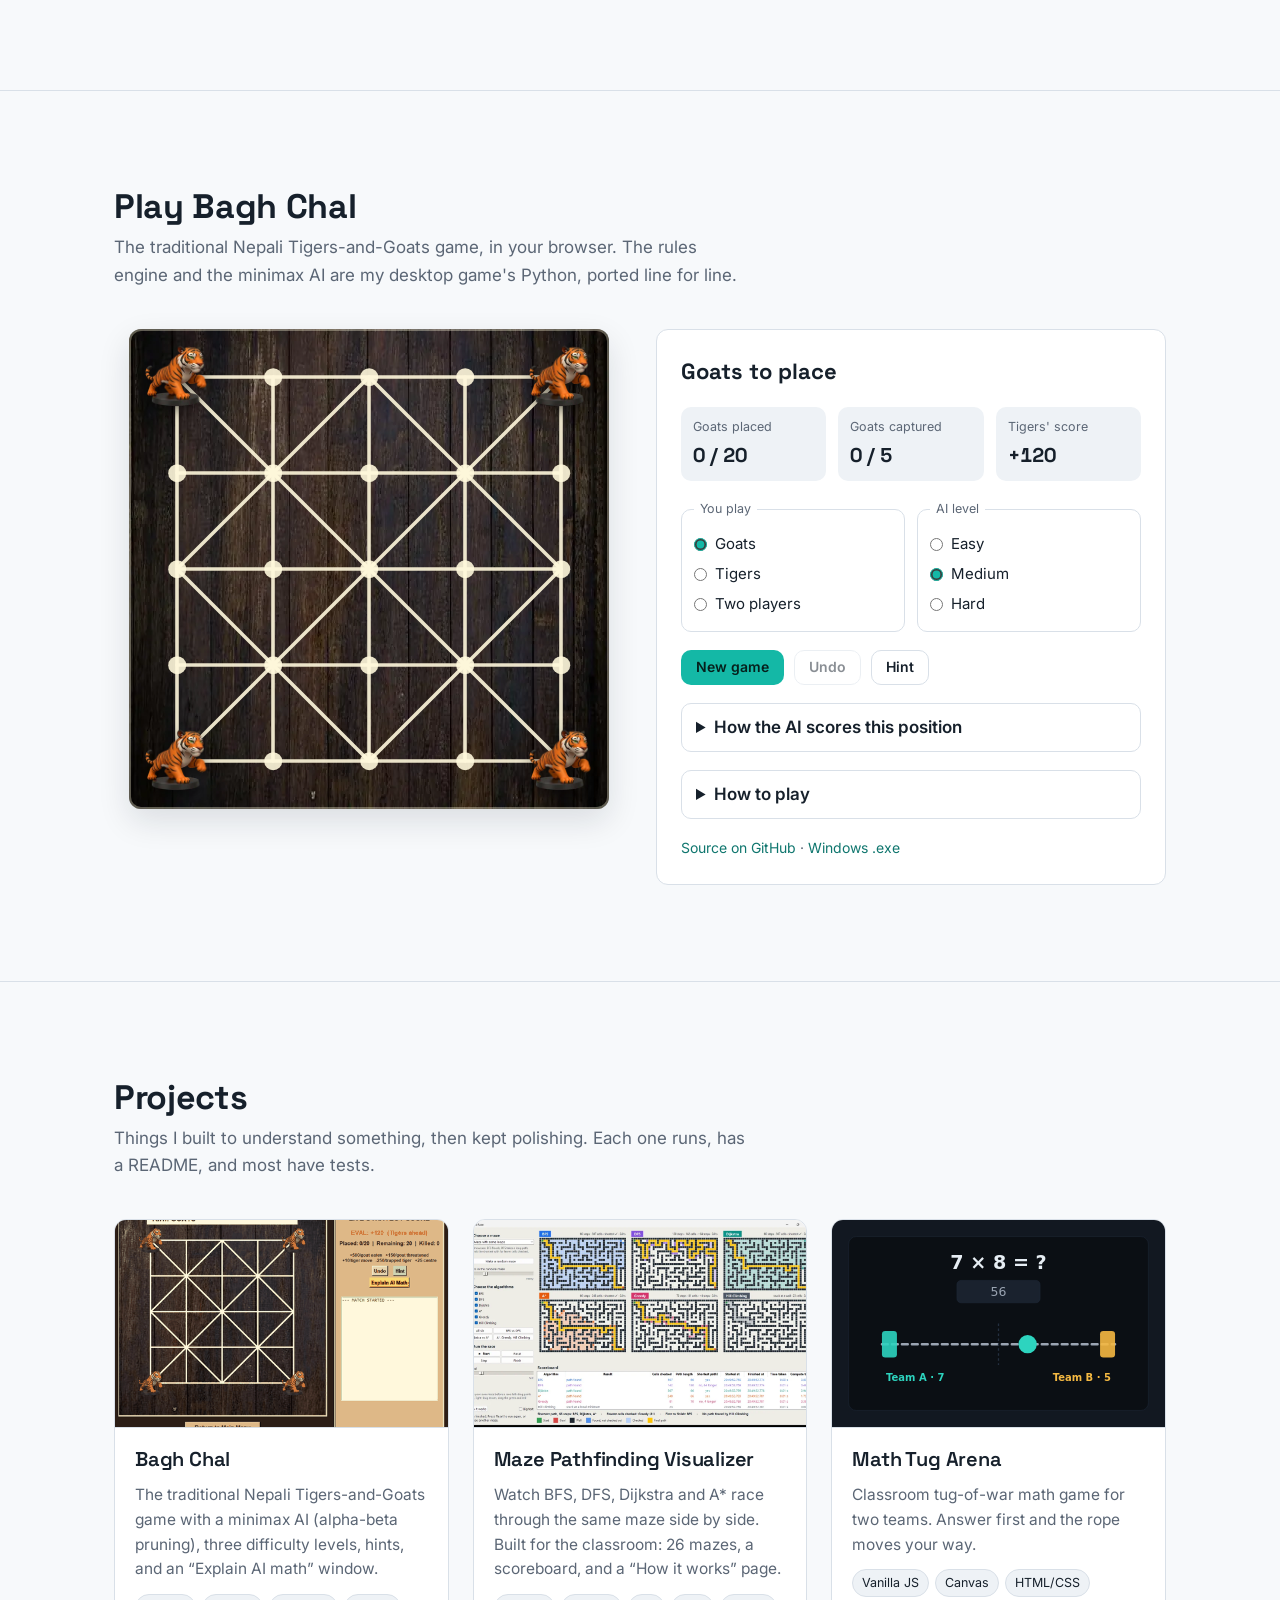
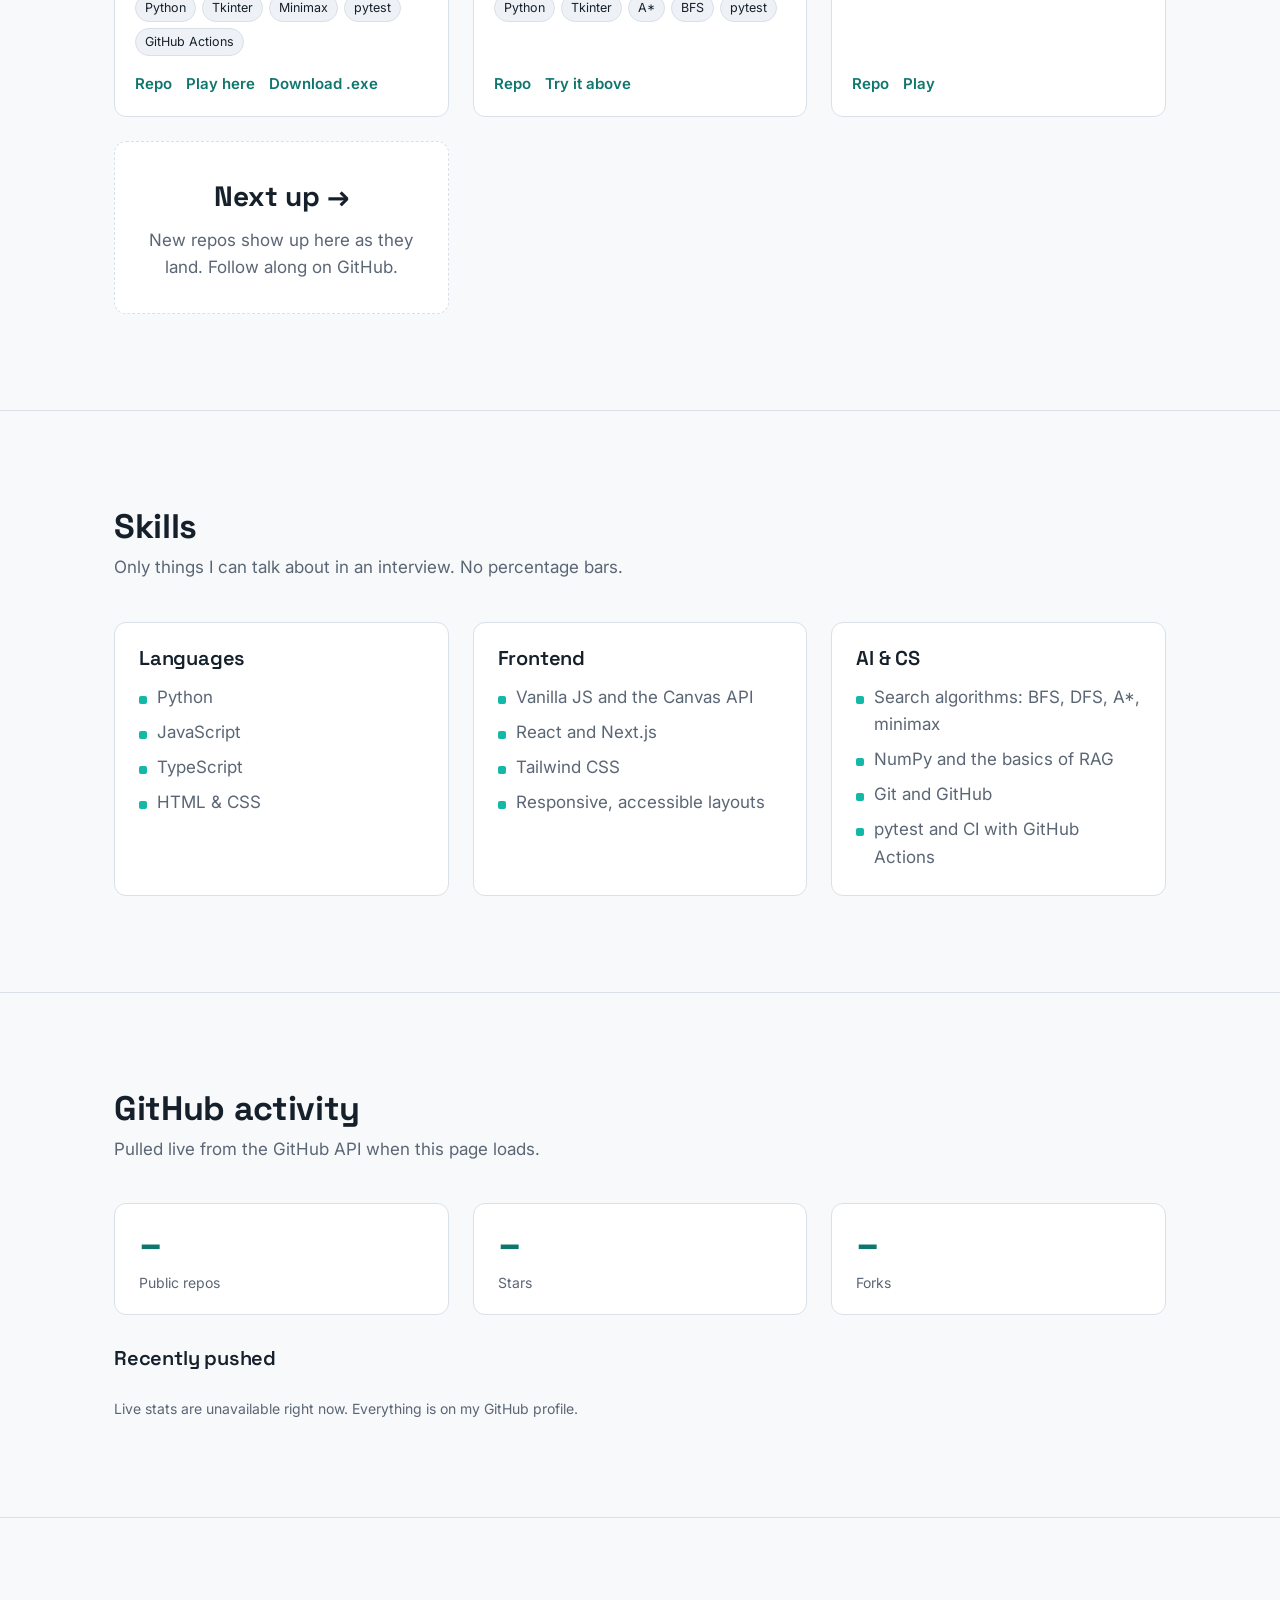
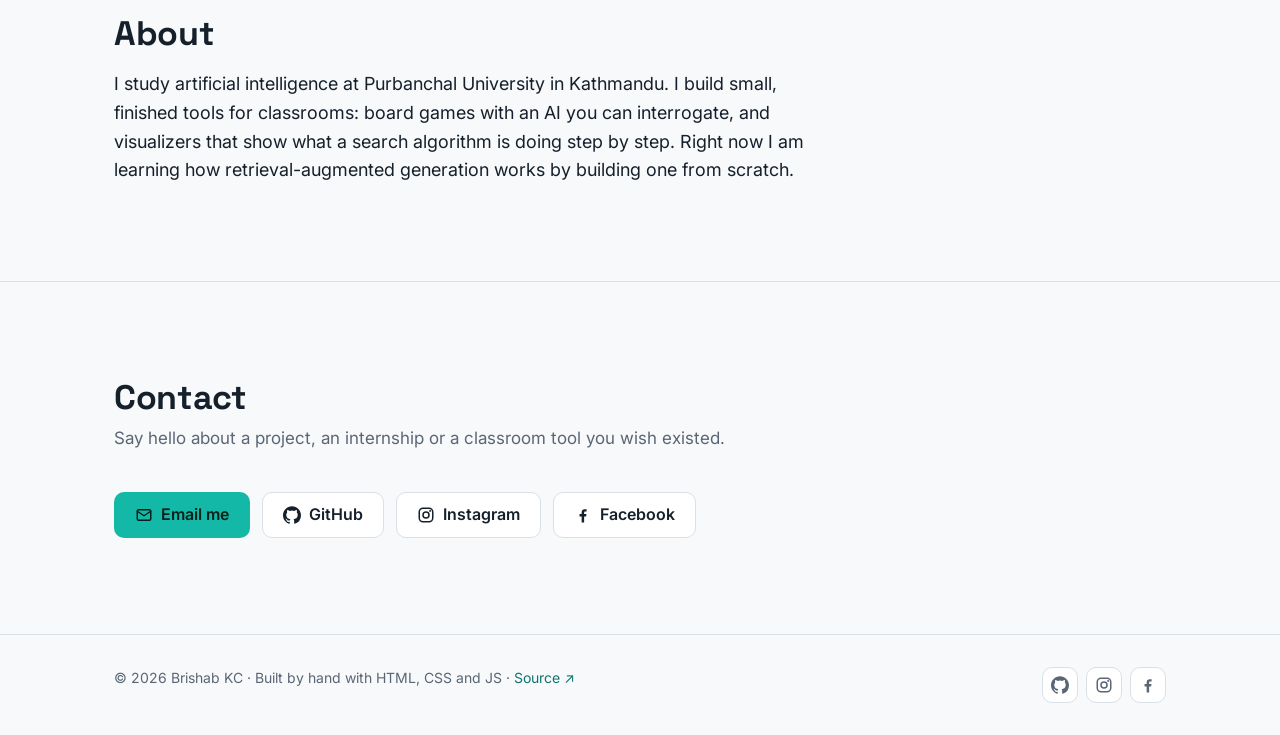
==== commit 25c45777: "Link Instagram and Facebook from the hero, contact and footer" ====
--- a/index.html
+++ b/index.html
@@ -41,6 +41,13 @@
 <body>
   <a class="skip-link" href="#main">Skip to content</a>
 
+  <svg class="sprite" aria-hidden="true" focusable="false">
+    <symbol id="icon-github" viewBox="0 0 24 24"><path fill="currentColor" d="M12 .3C5.4.3 0 5.7 0 12.3c0 5.3 3.4 9.8 8.2 11.4.6.1.8-.3.8-.6v-2c-3.3.7-4-1.6-4-1.6-.5-1.4-1.3-1.8-1.3-1.8-1.1-.7.1-.7.1-.7 1.2.1 1.8 1.2 1.8 1.2 1.1 1.8 2.8 1.3 3.5 1 .1-.8.4-1.3.8-1.6-2.7-.3-5.5-1.3-5.5-5.9 0-1.3.5-2.4 1.2-3.2-.1-.3-.5-1.5.1-3.2 0 0 1-.3 3.3 1.2a11.5 11.5 0 0 1 6 0C17.3 5 18.3 5.3 18.3 5.3c.7 1.7.2 2.9.1 3.2.8.8 1.2 1.9 1.2 3.2 0 4.6-2.8 5.6-5.5 5.9.4.4.8 1.1.8 2.2v3.3c0 .3.2.7.8.6A12 12 0 0 0 24 12.3C24 5.7 18.6.3 12 .3z"/></symbol>
+    <symbol id="icon-instagram" viewBox="0 0 24 24"><g fill="none" stroke="currentColor" stroke-width="2" stroke-linecap="round" stroke-linejoin="round"><rect x="3" y="3" width="18" height="18" rx="5"/><circle cx="12" cy="12" r="4"/></g><circle cx="17.5" cy="6.5" r="1.3" fill="currentColor"/></symbol>
+    <symbol id="icon-facebook" viewBox="0 0 24 24"><path fill="currentColor" d="M13.5 22v-8h2.7l.4-3.2h-3.1V8.8c0-.9.3-1.6 1.6-1.6h1.7V4.4c-.3 0-1.3-.1-2.5-.1-2.5 0-4.1 1.5-4.1 4.2v2.3H7.4V14h2.8v8h3.3z"/></symbol>
+    <symbol id="icon-mail" viewBox="0 0 24 24"><g fill="none" stroke="currentColor" stroke-width="2" stroke-linecap="round" stroke-linejoin="round"><rect x="3" y="5" width="18" height="14" rx="2"/><path d="m3 7 9 6 9-6"/></g></symbol>
+  </svg>
+
   <header class="site-header">
     <nav class="nav container" aria-label="Primary">
       <a class="brand" href="#top">Brishab KC</a>
@@ -72,8 +79,13 @@
         <p class="hero__lede">BTech AI student at Purbanchal University and frontend developer. I build classroom software and games that show how search, learning and logic actually work.</p>
         <div class="actions">
           <a class="btn btn--primary" href="#projects">See projects</a>
-          <a class="btn btn--ghost" href="https://github.com/brishabkc24" target="_blank" rel="noopener">GitHub <span aria-hidden="true">&#8599;</span></a>
-        </div>
+          <a class="btn btn--ghost" href="#baghchal">Play Bagh Chal</a>
+        </div>
+        <ul class="social" aria-label="Find me on">
+          <li><a href="https://github.com/brishabkc24" target="_blank" rel="noopener"><svg aria-hidden="true"><use href="#icon-github"/></svg>GitHub</a></li>
+          <li><a href="https://www.instagram.com/mo_rphe_use24" target="_blank" rel="noopener"><svg aria-hidden="true"><use href="#icon-instagram"/></svg>Instagram</a></li>
+          <li><a href="https://www.facebook.com/BrishabKC" target="_blank" rel="noopener"><svg aria-hidden="true"><use href="#icon-facebook"/></svg>Facebook</a></li>
+        </ul>
       </div>
     </section>
 
@@ -344,8 +356,10 @@
           <p>Say hello about a project, an internship or a classroom tool you wish existed.</p>
         </div>
         <div class="actions">
-          <a class="btn btn--primary" href="mailto:brishabkc24@gmail.com">Email me</a>
-          <a class="btn btn--ghost" href="https://github.com/brishabkc24" target="_blank" rel="noopener">GitHub <span aria-hidden="true">&#8599;</span></a>
+          <a class="btn btn--primary" href="mailto:brishabkc24@gmail.com"><svg aria-hidden="true"><use href="#icon-mail"/></svg>Email me</a>
+          <a class="btn btn--ghost" href="https://github.com/brishabkc24" target="_blank" rel="noopener"><svg aria-hidden="true"><use href="#icon-github"/></svg>GitHub</a>
+          <a class="btn btn--ghost" href="https://www.instagram.com/mo_rphe_use24" target="_blank" rel="noopener"><svg aria-hidden="true"><use href="#icon-instagram"/></svg>Instagram</a>
+          <a class="btn btn--ghost" href="https://www.facebook.com/BrishabKC" target="_blank" rel="noopener"><svg aria-hidden="true"><use href="#icon-facebook"/></svg>Facebook</a>
         </div>
       </div>
     </section>
@@ -353,8 +367,12 @@
 
   <footer class="site-footer">
     <div class="container site-footer__inner">
-      <p>&copy; 2026 Brishab KC &middot; Built by hand with HTML, CSS and JS</p>
-      <p><a href="https://github.com/brishabkc24/brishabkc24.github.io" target="_blank" rel="noopener">Source <span aria-hidden="true">&#8599;</span></a></p>
+      <p>&copy; 2026 Brishab KC &middot; Built by hand with HTML, CSS and JS &middot; <a href="https://github.com/brishabkc24/brishabkc24.github.io" target="_blank" rel="noopener">Source <span aria-hidden="true">&#8599;</span></a></p>
+      <ul class="social social--icons" aria-label="Find me on">
+        <li><a href="https://github.com/brishabkc24" target="_blank" rel="noopener" aria-label="GitHub"><svg aria-hidden="true"><use href="#icon-github"/></svg></a></li>
+        <li><a href="https://www.instagram.com/mo_rphe_use24" target="_blank" rel="noopener" aria-label="Instagram"><svg aria-hidden="true"><use href="#icon-instagram"/></svg></a></li>
+        <li><a href="https://www.facebook.com/BrishabKC" target="_blank" rel="noopener" aria-label="Facebook"><svg aria-hidden="true"><use href="#icon-facebook"/></svg></a></li>
+      </ul>
     </div>
   </footer>
 
--- a/styles.css
+++ b/styles.css
@@ -1275,3 +1275,59 @@
     font-size: 18px;
   }
 }
+
+/* ----- Social links ----------------------------------------------------- */
+.sprite {
+  position: absolute;
+  width: 0;
+  height: 0;
+  overflow: hidden;
+}
+
+.social {
+  display: flex;
+  flex-wrap: wrap;
+  gap: 8px 20px;
+  margin: 28px 0 0;
+  padding: 0;
+  list-style: none;
+}
+
+.social a {
+  display: inline-flex;
+  align-items: center;
+  gap: 8px;
+  color: var(--muted);
+  font-size: 15px;
+  font-weight: 500;
+}
+
+.social a:hover {
+  color: var(--accent-text);
+  text-decoration: none;
+}
+
+.social svg,
+.btn svg {
+  width: 18px;
+  height: 18px;
+  flex-shrink: 0;
+}
+
+.social--icons {
+  margin: 0;
+  gap: 8px;
+}
+
+.social--icons a {
+  width: 36px;
+  height: 36px;
+  justify-content: center;
+  border: 1px solid var(--border);
+  border-radius: 10px;
+  background: var(--surface);
+}
+
+.social--icons a:hover {
+  border-color: var(--accent);
+}
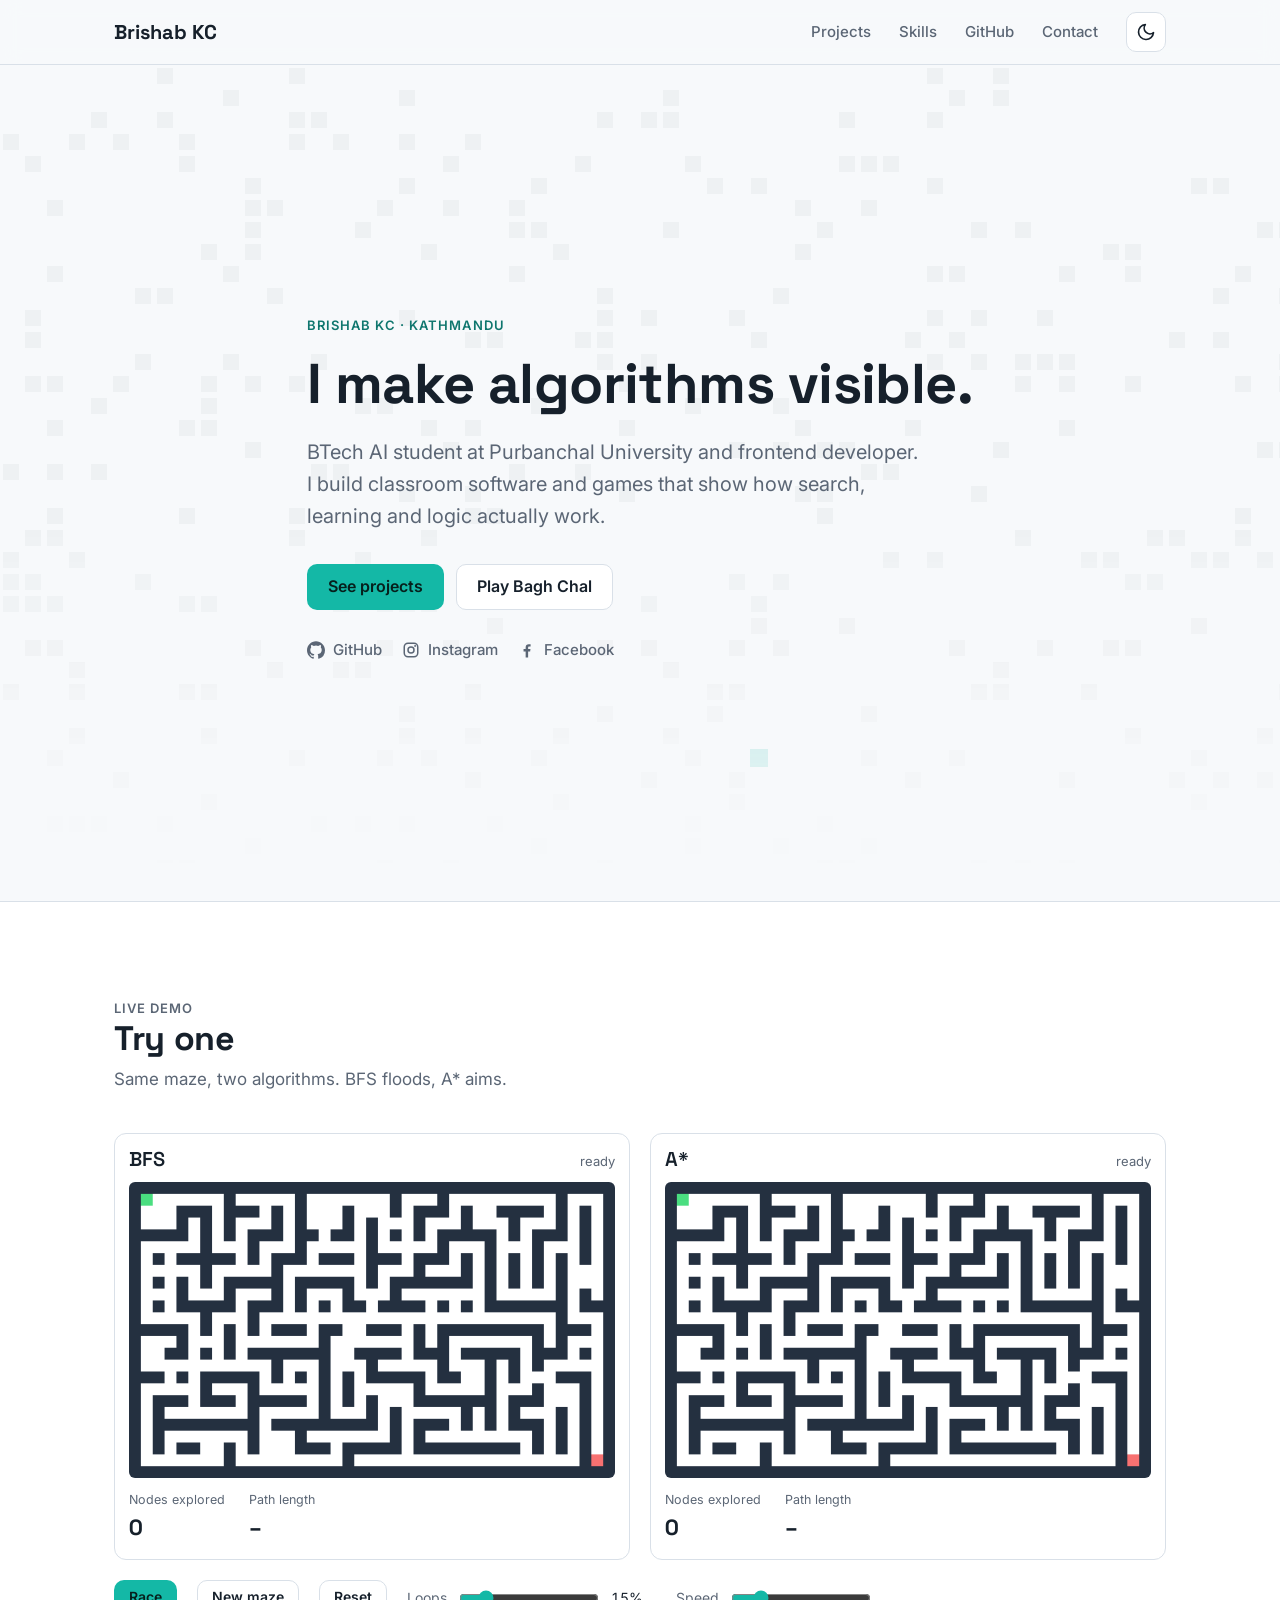
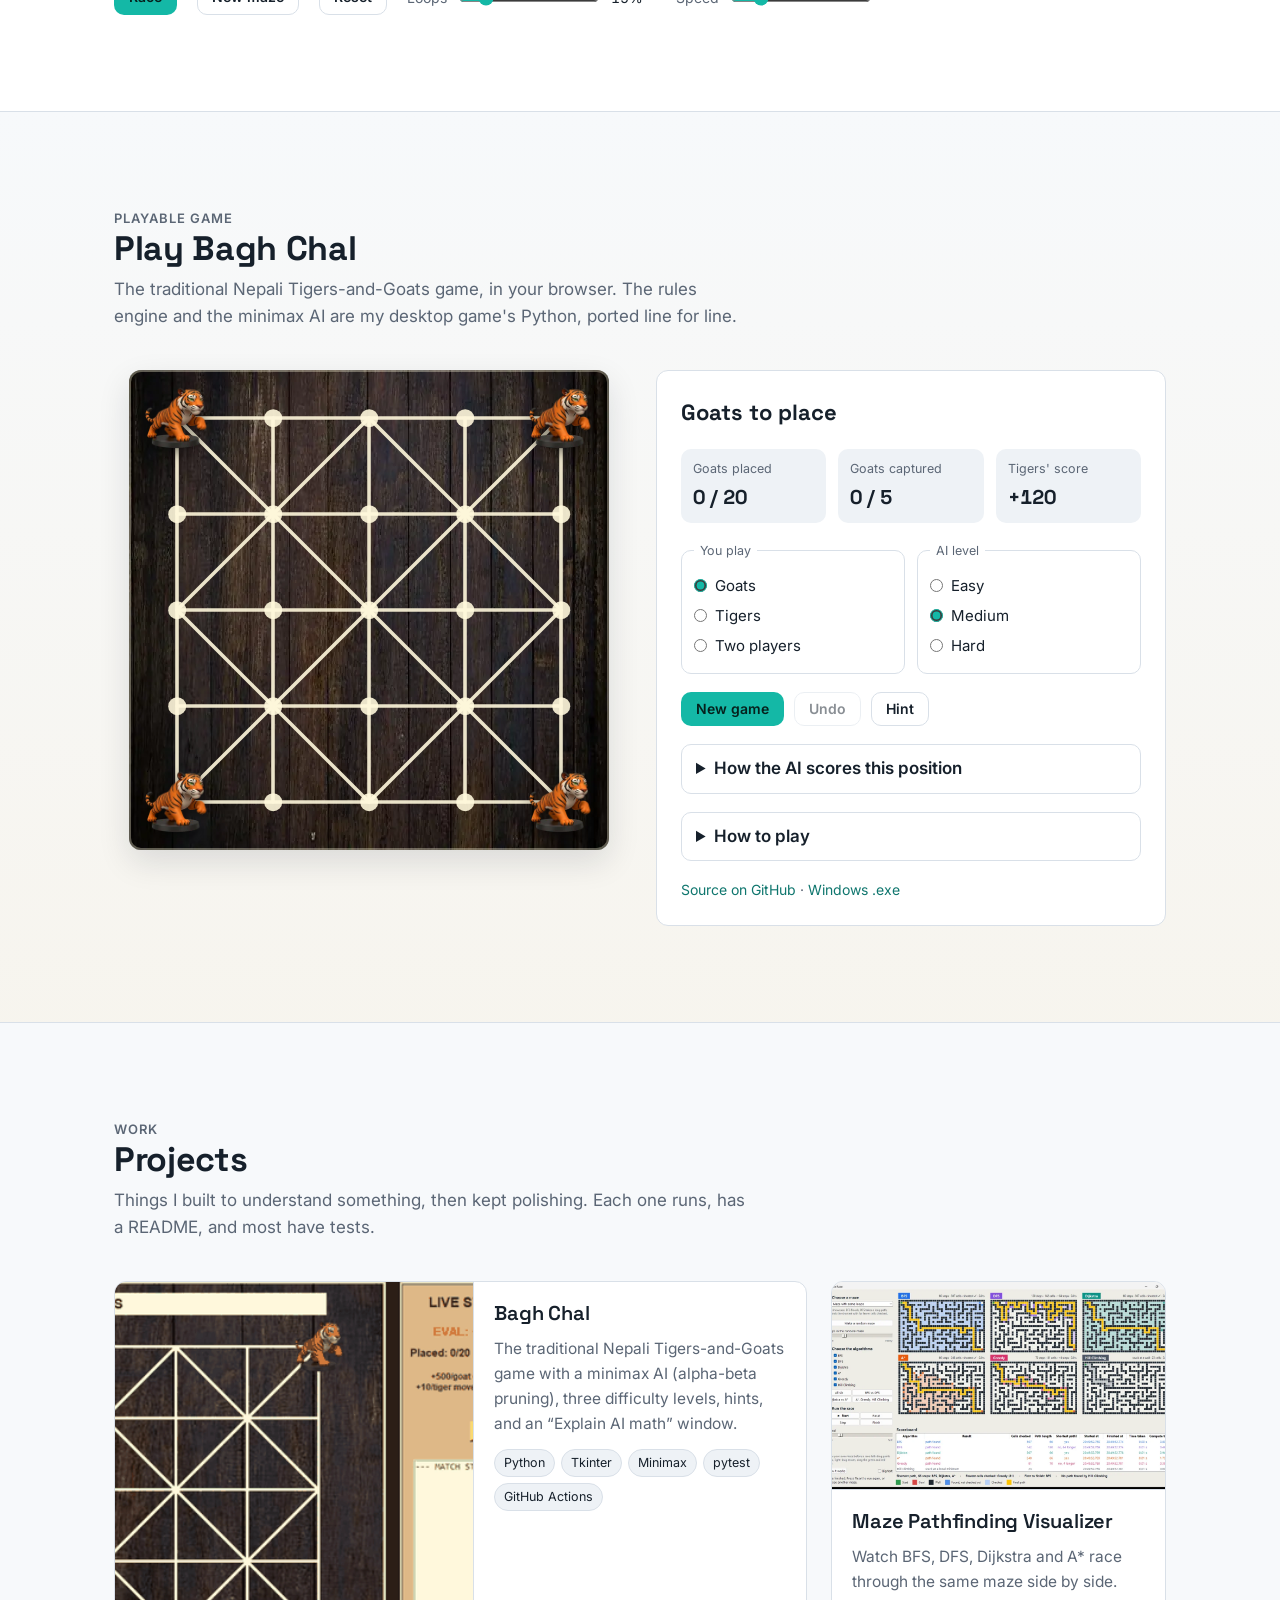
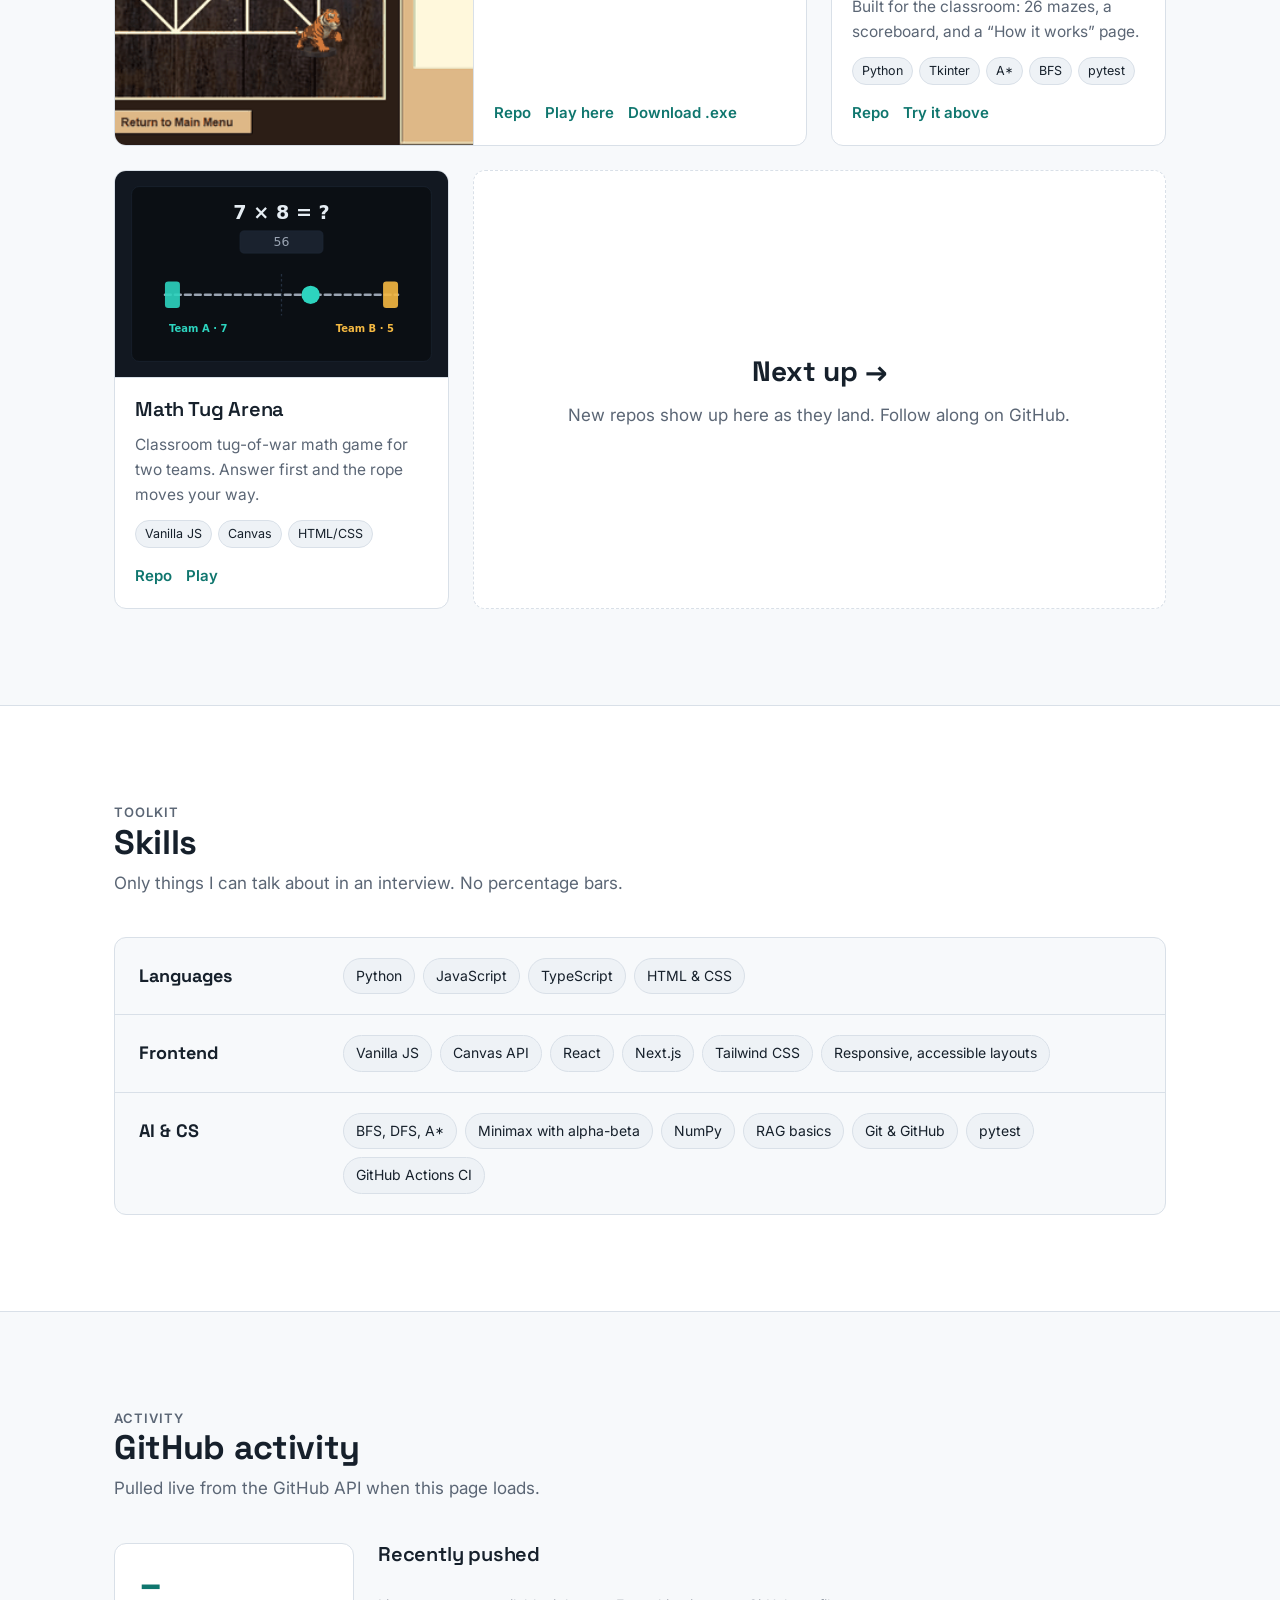
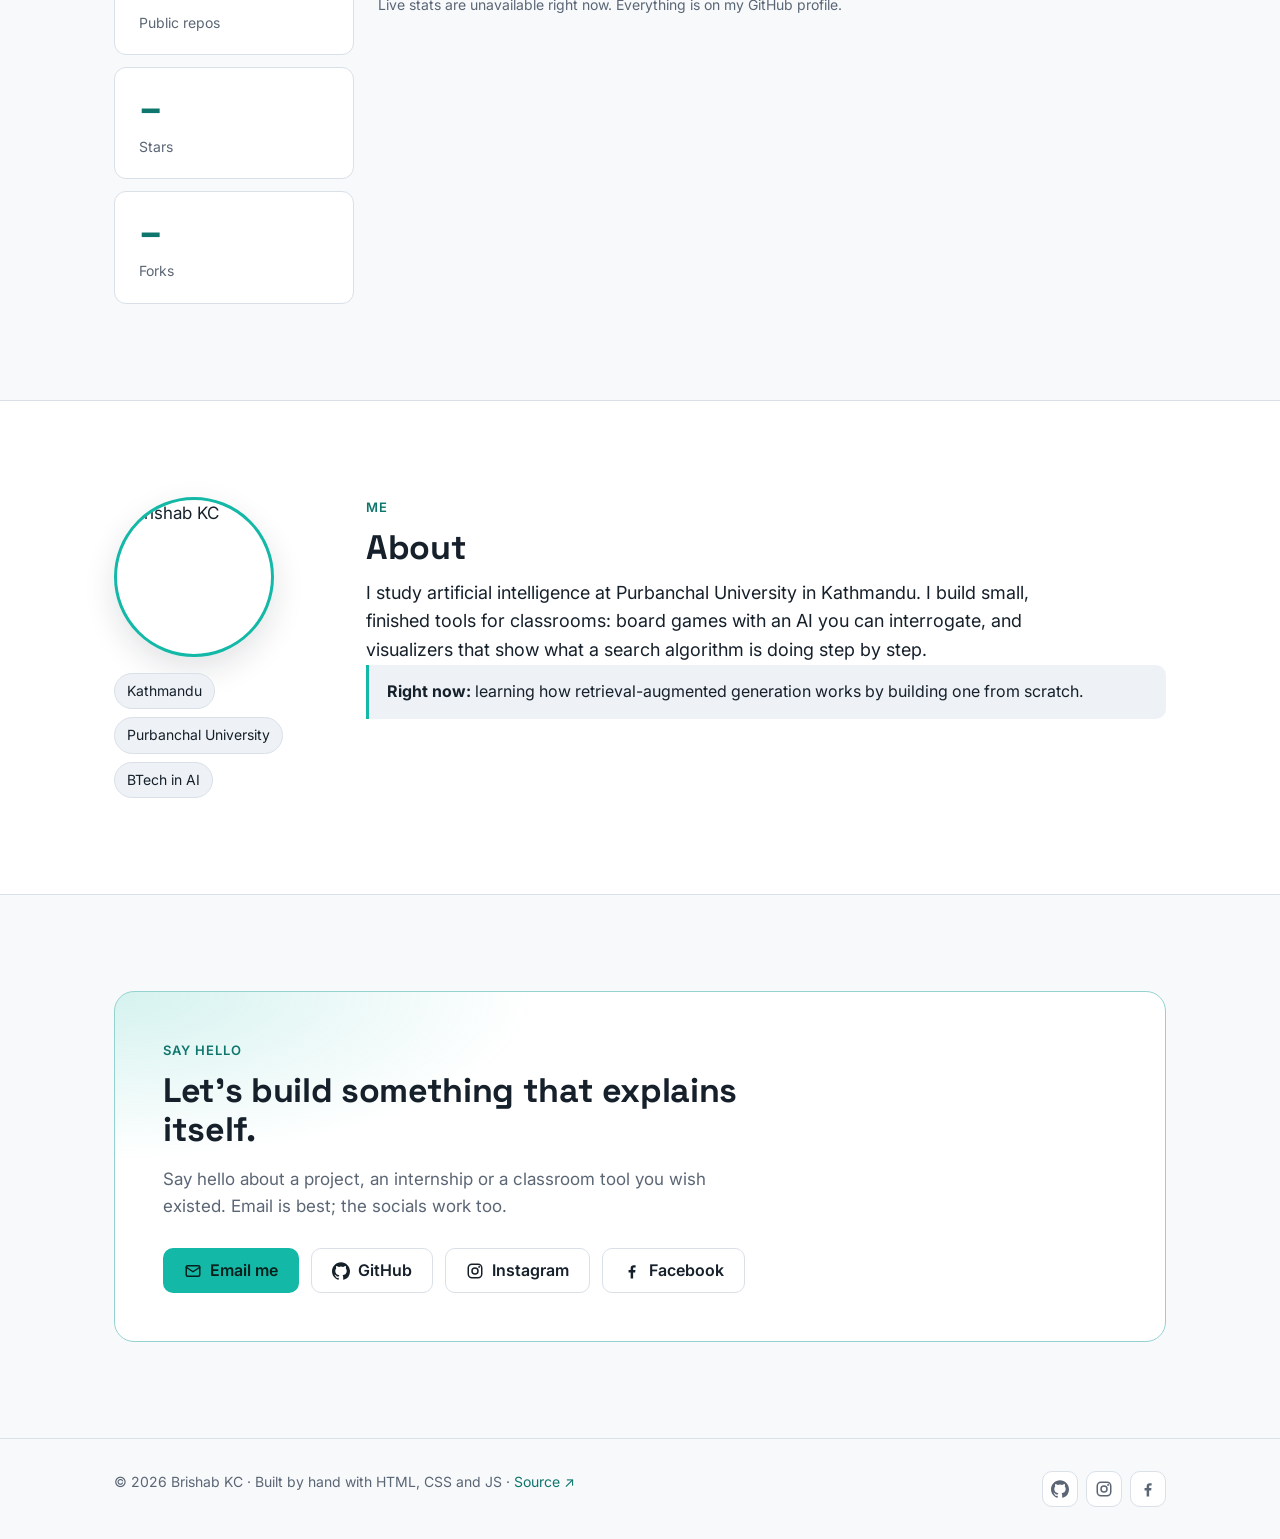
==== commit 908aee72: "Give each section its own layout: bento projects, skill chips, contribution graph, profile card, CTA" ====
--- a/index.html
+++ b/index.html
@@ -89,9 +89,10 @@
       </div>
     </section>
 
-    <section class="section demo" id="demo" aria-labelledby="demo-title" data-maze-demo>
+    <section class="section section--alt demo" id="demo" aria-labelledby="demo-title" data-maze-demo>
       <div class="container">
         <div class="section__head reveal">
+          <p class="eyebrow">Live demo</p>
           <h2 id="demo-title">Try one</h2>
           <p>Same maze, two algorithms. BFS floods, A* aims.</p>
         </div>
@@ -144,6 +145,7 @@
     <section class="section baghchal" id="baghchal" aria-labelledby="baghchal-title" data-bagh-chal>
       <div class="container">
         <div class="section__head reveal">
+          <p class="eyebrow">Playable game</p>
           <h2 id="baghchal-title">Play Bagh Chal</h2>
           <p>The traditional Nepali Tigers-and-Goats game, in your browser. The rules engine and the minimax AI are my desktop game's Python, ported line for line.</p>
         </div>
@@ -214,11 +216,12 @@
     <section class="section" id="projects" aria-labelledby="projects-title">
       <div class="container">
         <div class="section__head reveal">
+          <p class="eyebrow">Work</p>
           <h2 id="projects-title">Projects</h2>
           <p>Things I built to understand something, then kept polishing. Each one runs, has a README, and most have tests.</p>
         </div>
-        <div class="grid">
-          <article class="card reveal">
+        <div class="grid grid--bento">
+          <article class="card card--wide reveal">
             <div class="card__media">
               <img src="assets/bagh-chal.gif" alt="Bagh Chal in play: tigers and goats on the board, with the AI's next move being explained" width="560" height="389" loading="lazy">
             </div>
@@ -287,79 +290,99 @@
       </div>
     </section>
 
-    <section class="section" id="skills" aria-labelledby="skills-title">
+    <section class="section section--alt" id="skills" aria-labelledby="skills-title">
       <div class="container">
         <div class="section__head reveal">
+          <p class="eyebrow">Toolkit</p>
           <h2 id="skills-title">Skills</h2>
           <p>Only things I can talk about in an interview. No percentage bars.</p>
         </div>
-        <div class="cols">
-          <div class="col reveal">
-            <h3>Languages</h3>
-            <ul>
-              <li>Python</li>
-              <li>JavaScript</li>
-              <li>TypeScript</li>
-              <li>HTML &amp; CSS</li>
-            </ul>
-          </div>
-          <div class="col reveal">
-            <h3>Frontend</h3>
-            <ul>
-              <li>Vanilla JS and the Canvas API</li>
-              <li>React and Next.js</li>
-              <li>Tailwind CSS</li>
-              <li>Responsive, accessible layouts</li>
-            </ul>
-          </div>
-          <div class="col reveal">
-            <h3>AI &amp; CS</h3>
-            <ul>
-              <li>Search algorithms: BFS, DFS, A*, minimax</li>
-              <li>NumPy and the basics of RAG</li>
-              <li>Git and GitHub</li>
-              <li>pytest and CI with GitHub Actions</li>
-            </ul>
-          </div>
-        </div>
+        <dl class="skills reveal">
+          <div class="skills__row">
+            <dt>Languages</dt>
+            <dd>
+              <ul class="chips">
+                <li>Python</li><li>JavaScript</li><li>TypeScript</li><li>HTML &amp; CSS</li>
+              </ul>
+            </dd>
+          </div>
+          <div class="skills__row">
+            <dt>Frontend</dt>
+            <dd>
+              <ul class="chips">
+                <li>Vanilla JS</li><li>Canvas API</li><li>React</li><li>Next.js</li><li>Tailwind CSS</li><li>Responsive, accessible layouts</li>
+              </ul>
+            </dd>
+          </div>
+          <div class="skills__row">
+            <dt>AI &amp; CS</dt>
+            <dd>
+              <ul class="chips">
+                <li>BFS, DFS, A*</li><li>Minimax with alpha-beta</li><li>NumPy</li><li>RAG basics</li><li>Git &amp; GitHub</li><li>pytest</li><li>GitHub Actions CI</li>
+              </ul>
+            </dd>
+          </div>
+        </dl>
       </div>
     </section>
 
     <section class="section" id="github" aria-labelledby="github-title">
       <div class="container">
         <div class="section__head reveal">
+          <p class="eyebrow">Activity</p>
           <h2 id="github-title">GitHub activity</h2>
           <p>Pulled live from the GitHub API when this page loads.</p>
         </div>
-        <ul class="stats reveal">
-          <li class="stat"><span class="stat__value" id="stat-repos">&ndash;</span><span class="stat__label">Public repos</span></li>
-          <li class="stat"><span class="stat__value" id="stat-stars">&ndash;</span><span class="stat__label">Stars</span></li>
-          <li class="stat"><span class="stat__value" id="stat-forks">&ndash;</span><span class="stat__label">Forks</span></li>
-        </ul>
-        <h3 class="repos__title reveal">Recently pushed</h3>
-        <ul class="repos reveal" id="recent-repos" aria-live="polite"></ul>
-        <p class="gh-note" id="gh-note">Loading from the GitHub API&hellip; If it does not load, everything is on <a href="https://github.com/brishabkc24" target="_blank" rel="noopener">my GitHub profile</a>.</p>
-      </div>
-    </section>
-
-    <section class="section" id="about" aria-labelledby="about-title">
-      <div class="container">
-        <h2 id="about-title" class="reveal">About</h2>
-        <p class="about reveal">I study artificial intelligence at Purbanchal University in Kathmandu. I build small, finished tools for classrooms: board games with an AI you can interrogate, and visualizers that show what a search algorithm is doing step by step. Right now I am learning how retrieval-augmented generation works by building one from scratch.</p>
+        <div class="gh">
+          <ul class="stats stats--stack reveal">
+            <li class="stat"><span class="stat__value" id="stat-repos">&ndash;</span><span class="stat__label">Public repos</span></li>
+            <li class="stat"><span class="stat__value" id="stat-stars">&ndash;</span><span class="stat__label">Stars</span></li>
+            <li class="stat"><span class="stat__value" id="stat-forks">&ndash;</span><span class="stat__label">Forks</span></li>
+          </ul>
+          <div class="gh__main">
+            <figure class="gh-chart reveal">
+              <img src="https://ghchart.rshah.org/2dd4bf/brishabkc24" alt="My GitHub contribution graph for the last twelve months" width="663" height="104" loading="lazy" decoding="async" onerror="this.parentNode.hidden = true">
+              <figcaption>Contributions over the last year</figcaption>
+            </figure>
+            <h3 class="repos__title reveal">Recently pushed</h3>
+            <ul class="repos reveal" id="recent-repos" aria-live="polite"></ul>
+            <p class="gh-note" id="gh-note">Loading from the GitHub API&hellip; If it does not load, everything is on <a href="https://github.com/brishabkc24" target="_blank" rel="noopener">my GitHub profile</a>.</p>
+          </div>
+        </div>
+      </div>
+    </section>
+
+    <section class="section section--alt" id="about" aria-labelledby="about-title">
+      <div class="container">
+        <div class="profile reveal">
+          <div class="profile__side">
+            <img class="profile__avatar" src="https://avatars.githubusercontent.com/u/239166329?v=4&amp;s=320" alt="Brishab KC" width="160" height="160" loading="lazy" decoding="async">
+            <ul class="chips">
+              <li>Kathmandu</li><li>Purbanchal University</li><li>BTech in AI</li>
+            </ul>
+          </div>
+          <div class="profile__body">
+            <p class="eyebrow">Me</p>
+            <h2 id="about-title">About</h2>
+            <p class="about">I study artificial intelligence at Purbanchal University in Kathmandu. I build small, finished tools for classrooms: board games with an AI you can interrogate, and visualizers that show what a search algorithm is doing step by step.</p>
+            <p class="profile__now"><strong>Right now:</strong> learning how retrieval-augmented generation works by building one from scratch.</p>
+          </div>
+        </div>
       </div>
     </section>
 
     <section class="section" id="contact" aria-labelledby="contact-title">
       <div class="container">
-        <div class="section__head reveal">
-          <h2 id="contact-title">Contact</h2>
-          <p>Say hello about a project, an internship or a classroom tool you wish existed.</p>
-        </div>
-        <div class="actions">
+        <div class="cta reveal">
+          <p class="eyebrow">Say hello</p>
+          <h2 id="contact-title">Let&rsquo;s build something that explains itself.</h2>
+          <p class="cta__text">Say hello about a project, an internship or a classroom tool you wish existed. Email is best; the socials work too.</p>
+          <div class="actions">
           <a class="btn btn--primary" href="mailto:brishabkc24@gmail.com"><svg aria-hidden="true"><use href="#icon-mail"/></svg>Email me</a>
           <a class="btn btn--ghost" href="https://github.com/brishabkc24" target="_blank" rel="noopener"><svg aria-hidden="true"><use href="#icon-github"/></svg>GitHub</a>
           <a class="btn btn--ghost" href="https://www.instagram.com/mo_rphe_use24" target="_blank" rel="noopener"><svg aria-hidden="true"><use href="#icon-instagram"/></svg>Instagram</a>
           <a class="btn btn--ghost" href="https://www.facebook.com/BrishabKC" target="_blank" rel="noopener"><svg aria-hidden="true"><use href="#icon-facebook"/></svg>Facebook</a>
+          </div>
         </div>
       </div>
     </section>
--- a/styles.css
+++ b/styles.css
@@ -549,49 +549,6 @@
   color: var(--text);
 }
 
-/* ----- Skills ----------------------------------------------------------- */
-.cols {
-  display: grid;
-  grid-template-columns: repeat(3, 1fr);
-  gap: 24px;
-}
-
-.col {
-  padding: 24px;
-  background: var(--surface);
-  border: 1px solid var(--border);
-  border-radius: var(--radius);
-}
-
-.col h3 {
-  margin-bottom: 14px;
-}
-
-.col ul {
-  display: grid;
-  gap: 8px;
-  margin: 0;
-  padding: 0;
-  list-style: none;
-}
-
-.col li {
-  position: relative;
-  padding-left: 18px;
-  color: var(--muted);
-}
-
-.col li::before {
-  content: "";
-  position: absolute;
-  left: 0;
-  top: 0.7em;
-  width: 8px;
-  height: 8px;
-  border-radius: 2px;
-  background: var(--accent);
-}
-
 /* ----- About ------------------------------------------------------------ */
 .about {
   max-width: 720px;
@@ -651,9 +608,6 @@
     margin-bottom: 28px;
   }
 
-  .cols {
-    grid-template-columns: 1fr;
-  }
 }
 
 @media (max-width: 480px) {
@@ -784,13 +738,11 @@
   transform: translateY(16px);
 }
 
-.grid > .reveal:nth-child(2),
-.cols > .reveal:nth-child(2) {
+.grid > .reveal:nth-child(2) {
   --reveal-delay: 90ms;
 }
 
-.grid > .reveal:nth-child(3),
-.cols > .reveal:nth-child(3) {
+.grid > .reveal:nth-child(3) {
   --reveal-delay: 180ms;
 }
 
@@ -1331,3 +1283,235 @@
 .social--icons a:hover {
   border-color: var(--accent);
 }
+
+/* ----- Section templates ------------------------------------------------ */
+/* Alternating bands, an editorial eyebrow above each heading, and a few
+   layouts that differ from the card grid so the page does not repeat itself. */
+.section--alt {
+  background: var(--surface);
+}
+
+.eyebrow {
+  margin: 0 0 10px;
+  color: var(--accent-text);
+  font-size: 13px;
+  font-weight: 600;
+  letter-spacing: 0.08em;
+  text-transform: uppercase;
+}
+
+.baghchal {
+  background: linear-gradient(180deg, var(--bg), color-mix(in srgb, #f5b942 7%, var(--bg)));
+}
+
+/* Projects: a bento grid where the first card is wide and horizontal. */
+.card--wide {
+  grid-column: span 2;
+  flex-direction: row;
+}
+
+.card--wide .card__media {
+  flex: 0 0 52%;
+  aspect-ratio: auto;
+  border-bottom: 0;
+  border-right: 1px solid var(--border);
+}
+
+.grid--bento .card--next {
+  grid-column: span 2;
+}
+
+/* Skills: label rows with chips instead of three identical cards. */
+.skills {
+  margin: 0;
+  border: 1px solid var(--border);
+  border-radius: var(--radius);
+  background: var(--bg);
+  overflow: hidden;
+}
+
+.skills__row {
+  display: grid;
+  grid-template-columns: 180px 1fr;
+  gap: 16px 24px;
+  align-items: start;
+  padding: 20px 24px;
+}
+
+.skills__row + .skills__row {
+  border-top: 1px solid var(--border);
+}
+
+.skills dt {
+  font-family: var(--font-display);
+  font-size: 18px;
+  font-weight: 700;
+  padding-top: 4px;
+}
+
+.skills dd {
+  margin: 0;
+}
+
+.chips {
+  display: flex;
+  flex-wrap: wrap;
+  gap: 8px;
+  margin: 0;
+  padding: 0;
+  list-style: none;
+}
+
+.chips li {
+  padding: 6px 12px;
+  border-radius: 999px;
+  border: 1px solid var(--border);
+  background: var(--surface-2);
+  font-size: 14px;
+}
+
+/* GitHub: stacked stat tiles beside the contribution graph and recent repos. */
+.gh {
+  display: grid;
+  grid-template-columns: 240px 1fr;
+  gap: 24px;
+  align-items: start;
+}
+
+.stats--stack {
+  grid-template-columns: 1fr;
+  gap: 12px;
+  margin: 0;
+}
+
+.gh__main {
+  min-width: 0;
+}
+
+.gh-chart {
+  margin: 0 0 24px;
+  padding: 16px;
+  border: 1px solid var(--border);
+  border-radius: var(--radius);
+  background: var(--surface);
+}
+
+.gh-chart img {
+  width: 100%;
+  height: auto;
+}
+
+:root[data-theme="dark"] .gh-chart img {
+  filter: invert(0.92) hue-rotate(180deg) saturate(1.4);
+}
+
+.gh-chart figcaption {
+  margin-top: 10px;
+  font-size: 13px;
+  color: var(--muted);
+}
+
+/* About: a profile card with the avatar beside the text. */
+.profile {
+  display: grid;
+  grid-template-columns: 220px 1fr;
+  gap: 32px;
+  align-items: start;
+}
+
+.profile__side {
+  display: grid;
+  gap: 16px;
+  justify-items: start;
+}
+
+.profile__avatar {
+  width: 160px;
+  height: 160px;
+  border-radius: 50%;
+  border: 3px solid var(--accent);
+  box-shadow: var(--shadow);
+  object-fit: cover;
+}
+
+.profile__body h2 {
+  margin-bottom: 12px;
+}
+
+.profile__now {
+  margin: 0;
+  padding: 14px 18px;
+  border-left: 3px solid var(--accent);
+  border-radius: 0 10px 10px 0;
+  background: var(--surface-2);
+  font-size: 16px;
+}
+
+/* Contact: one glowing call-to-action panel. */
+.cta {
+  padding: 48px;
+  border: 1px solid color-mix(in srgb, var(--accent) 35%, var(--border));
+  border-radius: 20px;
+  background:
+    radial-gradient(600px 240px at 0% 0%, color-mix(in srgb, var(--accent) 18%, transparent), transparent 70%),
+    var(--surface);
+}
+
+.cta h2 {
+  max-width: 640px;
+}
+
+.cta__text {
+  max-width: 560px;
+  margin-bottom: 28px;
+  color: var(--muted);
+}
+
+@media (max-width: 1100px) {
+  .card--wide {
+    grid-column: span 2;
+  }
+}
+
+@media (max-width: 720px) {
+  .card--wide {
+    grid-column: span 1;
+    flex-direction: column;
+  }
+
+  .card--wide .card__media {
+    flex: none;
+    aspect-ratio: 16 / 10;
+    border-right: 0;
+    border-bottom: 1px solid var(--border);
+  }
+
+  .grid--bento .card--next {
+    grid-column: span 1;
+  }
+
+  .skills__row {
+    grid-template-columns: 1fr;
+    gap: 10px;
+    padding: 16px 18px;
+  }
+
+  .gh,
+  .profile {
+    grid-template-columns: 1fr;
+  }
+
+  .stats--stack {
+    grid-template-columns: repeat(3, 1fr);
+  }
+
+  .cta {
+    padding: 28px 20px;
+  }
+}
+
+@media (max-width: 480px) {
+  .stats--stack {
+    grid-template-columns: 1fr;
+  }
+}
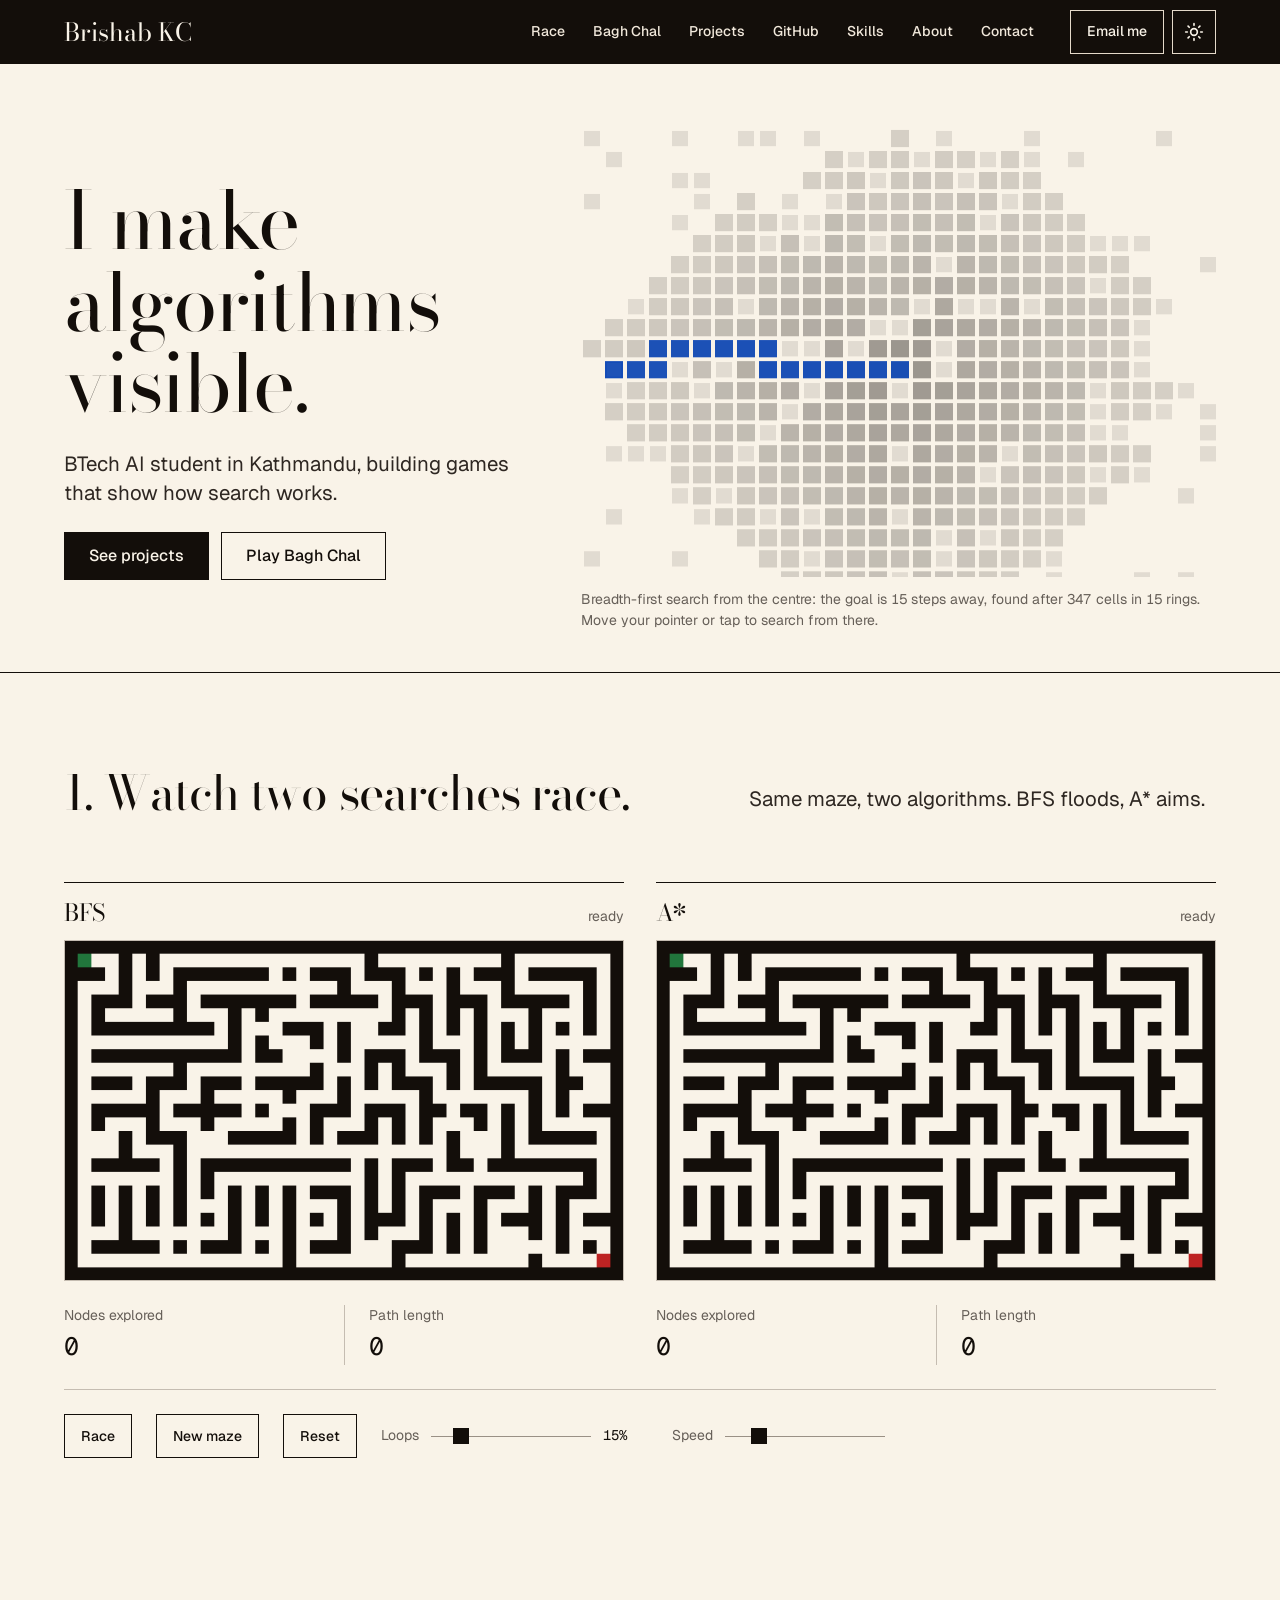
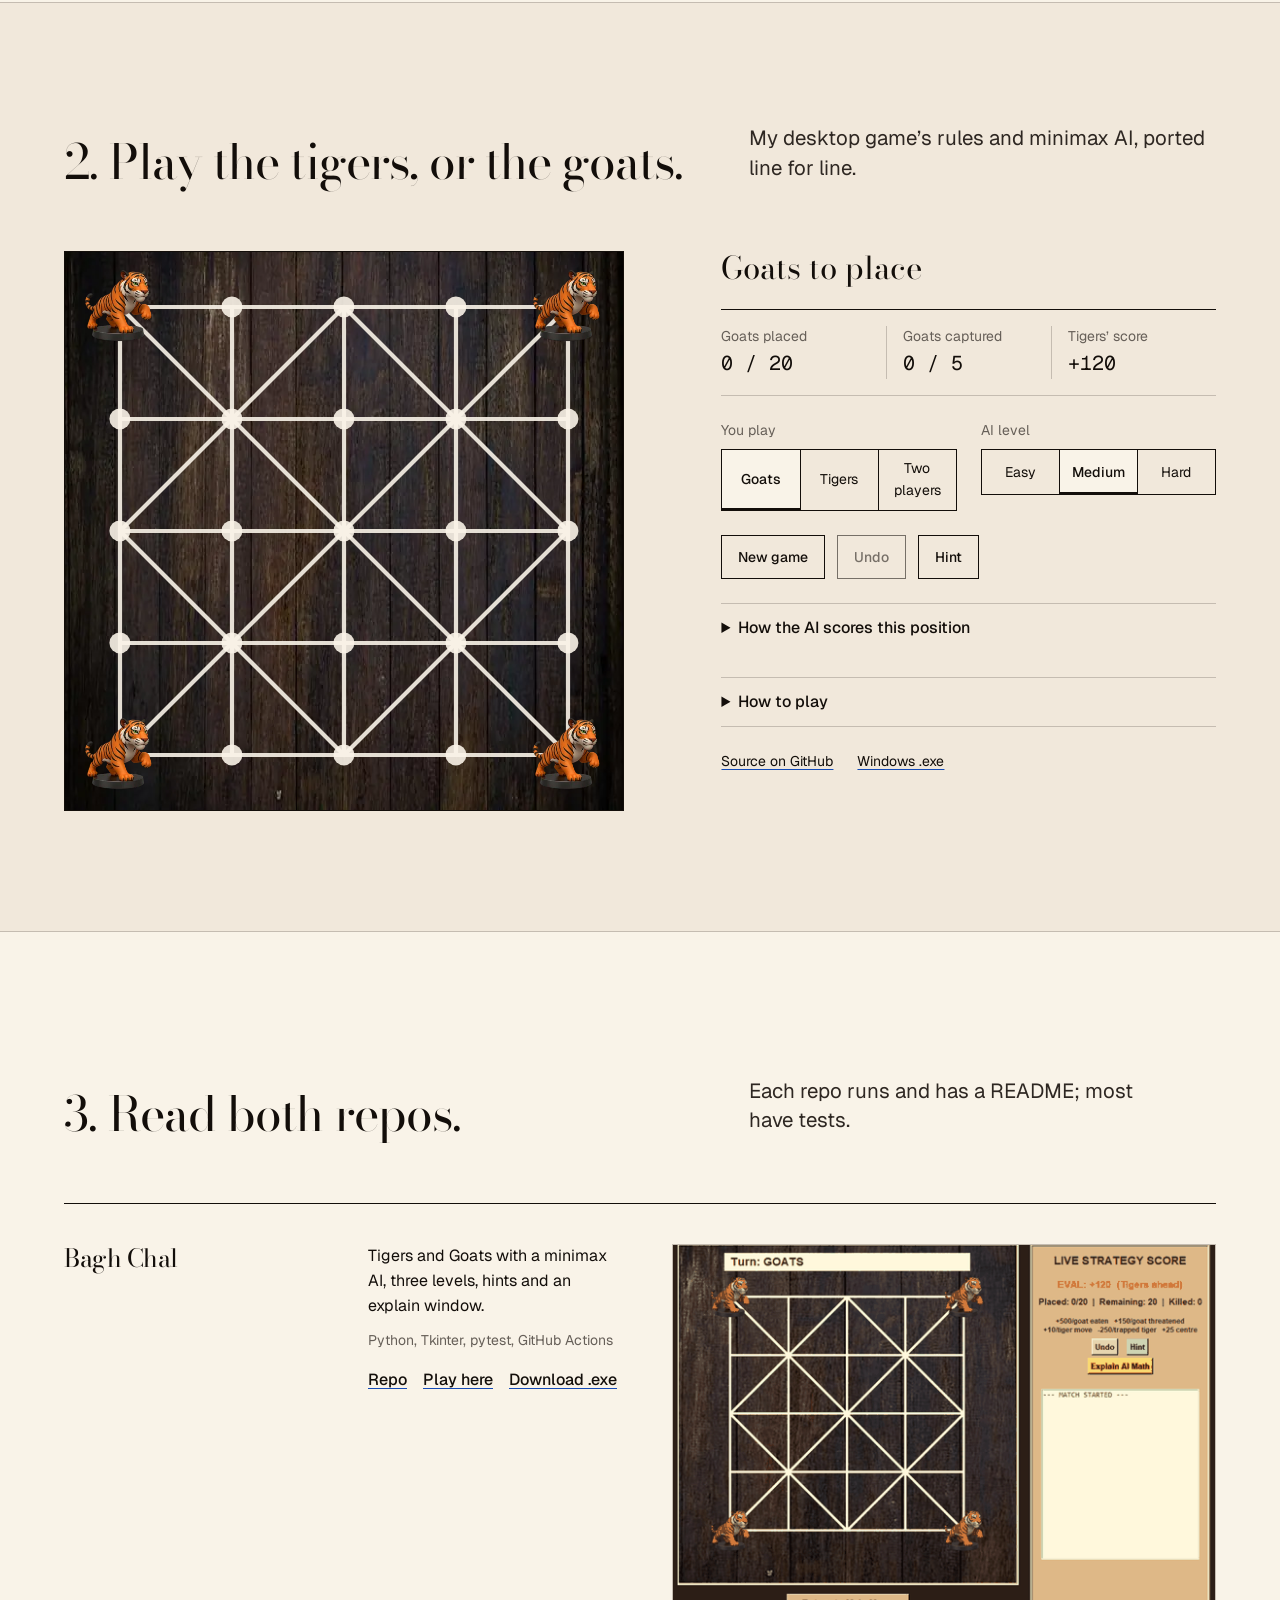
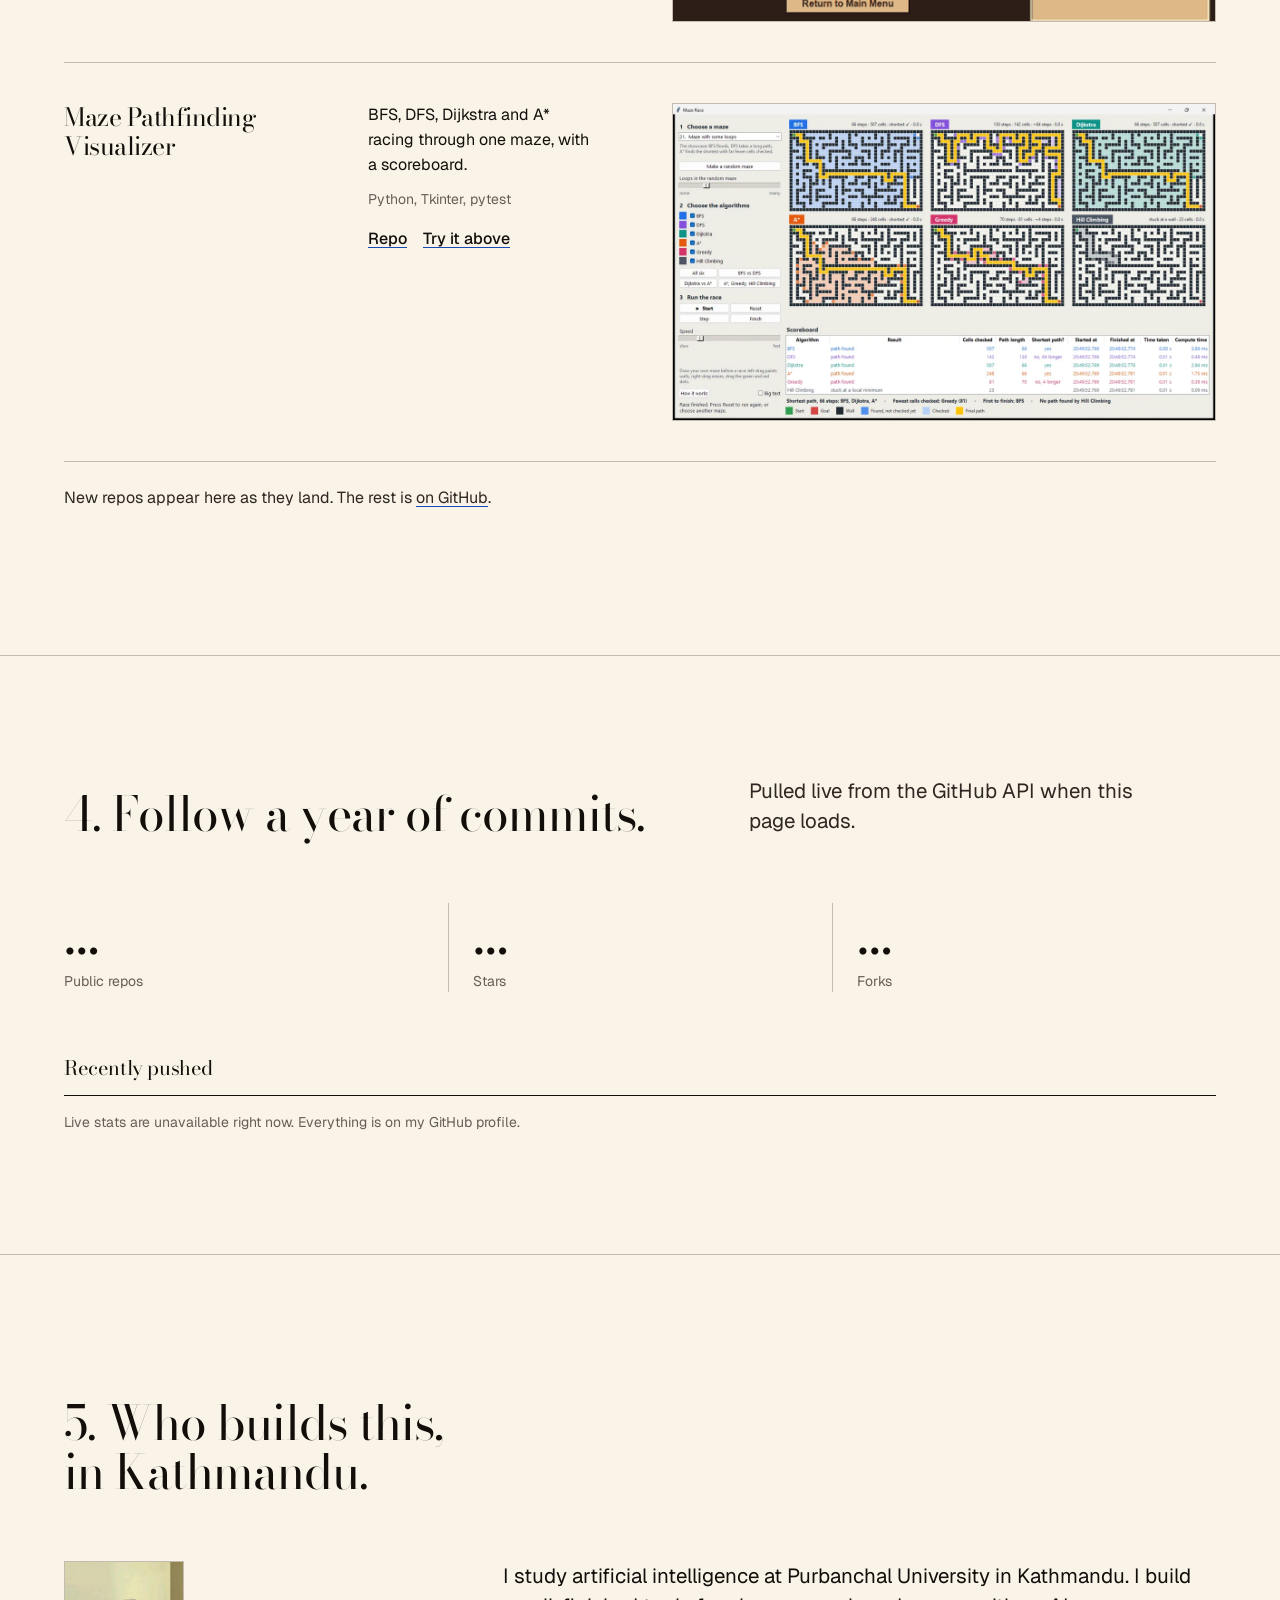
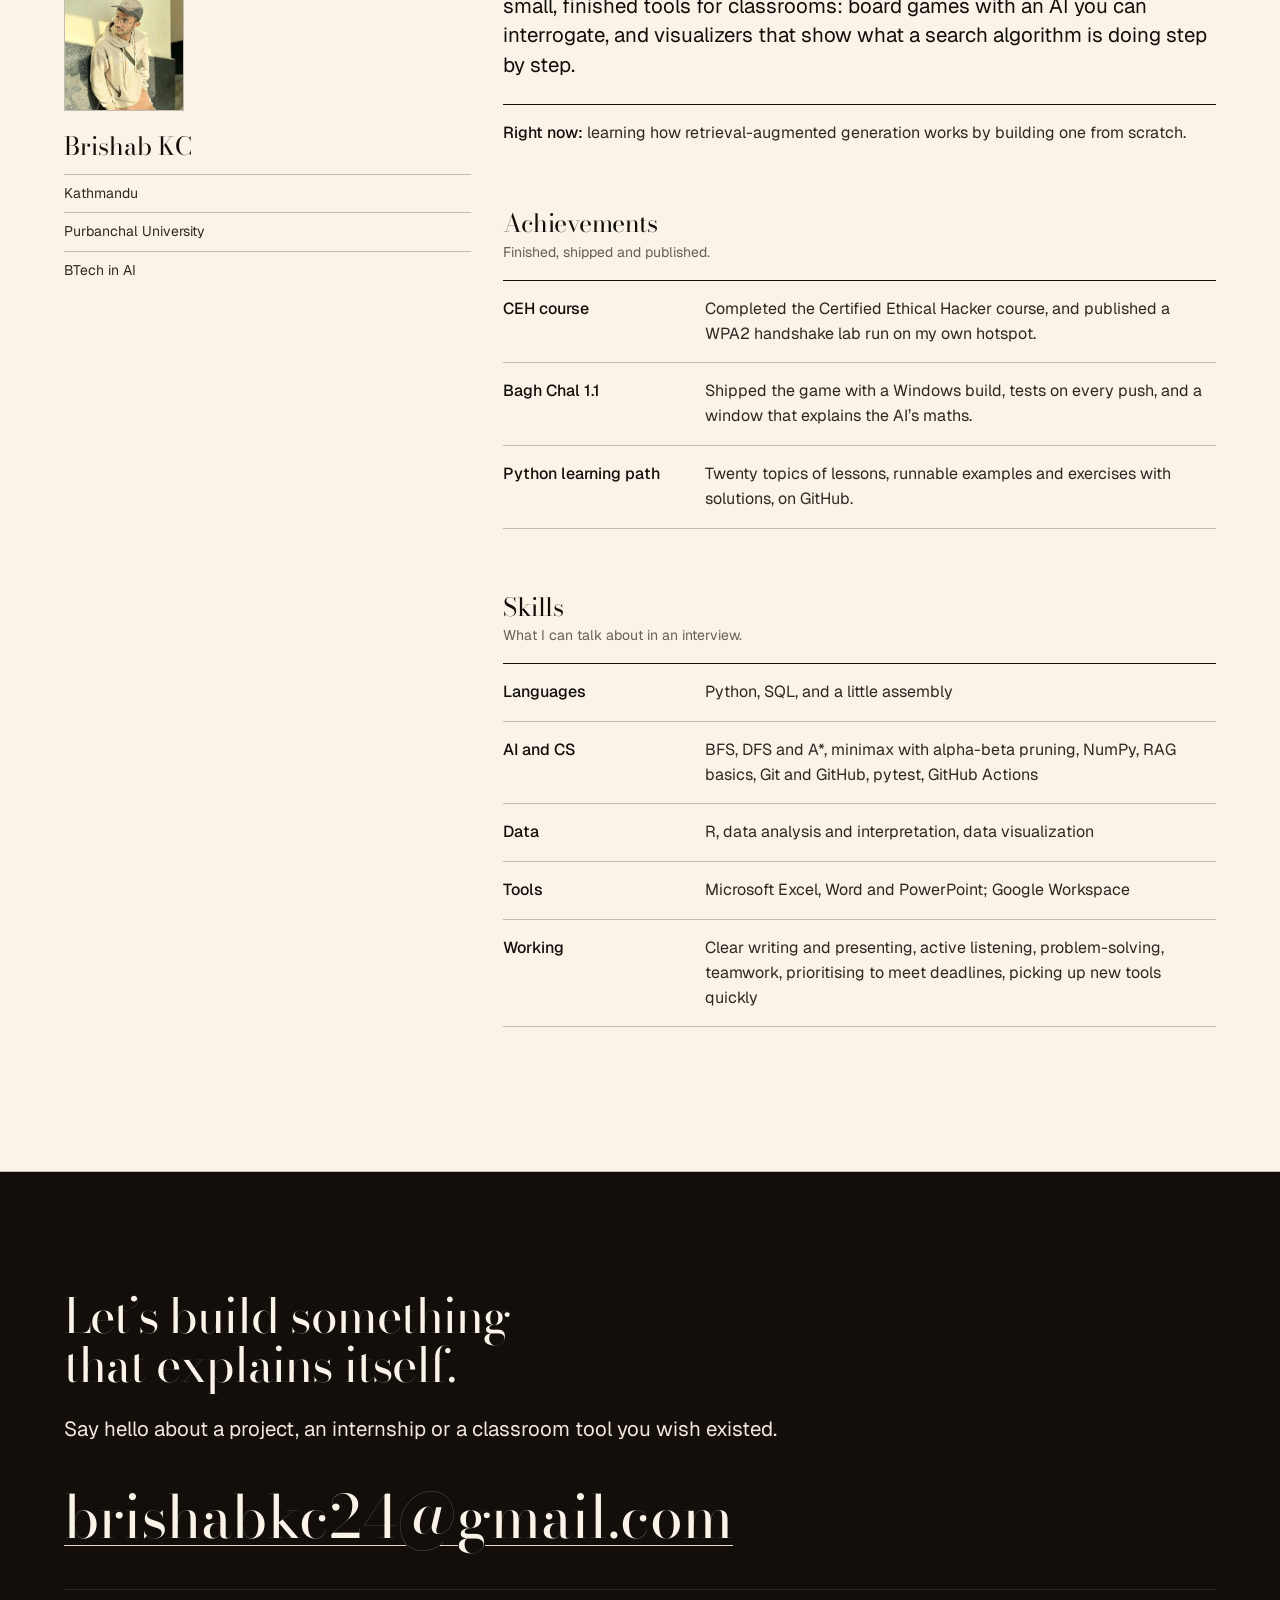
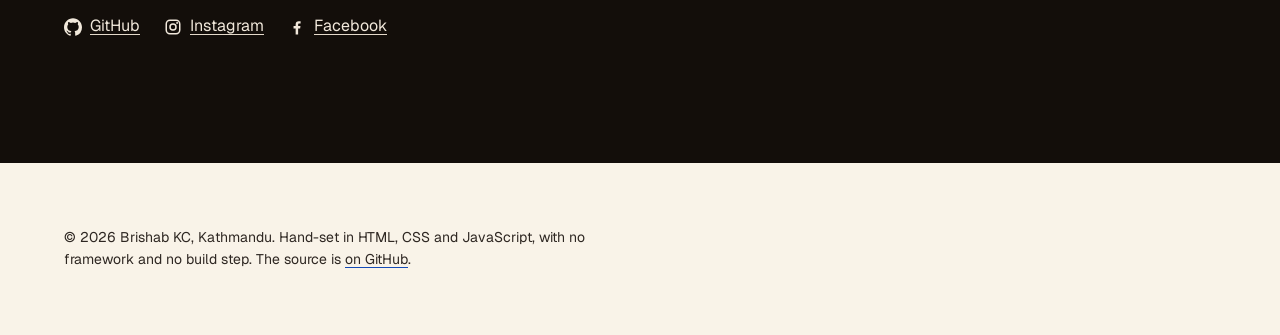
==== commit d50469d9: "Redesign the page as a numbered workflow in oat, ink and one blue A new system and composition with " ====
--- a/index.html
+++ b/index.html
@@ -3,27 +3,27 @@
 <head>
   <meta charset="utf-8">
   <meta name="viewport" content="width=device-width, initial-scale=1">
-  <title>Brishab KC &mdash; Python, AI &amp; frontend projects</title>
-  <meta name="description" content="Portfolio of Brishab KC, a BTech AI student and frontend developer in Kathmandu who builds classroom software and games that show how search, learning and logic actually work.">
+  <title>Brishab KC. Python and AI projects you can play.</title>
+  <meta name="description" content="Portfolio of Brishab KC, a BTech AI student in Kathmandu who builds classroom software and games that show how search, learning and logic actually work.">
   <link rel="canonical" href="https://brishabkc24.github.io/">
   <link rel="icon" href="assets/favicon.svg" type="image/svg+xml">
   <meta name="author" content="Brishab KC">
   <meta property="og:type" content="website">
   <meta property="og:url" content="https://brishabkc24.github.io/">
-  <meta property="og:title" content="Brishab KC — Python, AI & frontend projects">
+  <meta property="og:title" content="Brishab KC. Python and AI projects you can play.">
   <meta property="og:description" content="I make algorithms visible: classroom software and games that show how search, learning and logic actually work. Play the demos in your browser.">
   <meta property="og:image" content="https://brishabkc24.github.io/assets/og-image.png">
   <meta property="og:image:width" content="1200">
   <meta property="og:image:height" content="630">
   <meta property="og:image:alt" content="Brishab KC: I make algorithms visible. A maze solved by A*.">
   <meta name="twitter:card" content="summary_large_image">
-  <meta name="twitter:title" content="Brishab KC — Python, AI & frontend projects">
+  <meta name="twitter:title" content="Brishab KC. Python and AI projects you can play.">
   <meta name="twitter:description" content="I make algorithms visible: classroom software and games that show how search, learning and logic actually work.">
   <meta name="twitter:image" content="https://brishabkc24.github.io/assets/og-image.png">
+  <meta name="theme-color" content="#f7f1e5">
   <link rel="preconnect" href="https://fonts.googleapis.com">
   <link rel="preconnect" href="https://fonts.gstatic.com" crossorigin>
-  <link rel="stylesheet" href="https://fonts.googleapis.com/css2?family=Inter:wght@400;500;600&family=Space+Grotesk:wght@500;700&display=swap">
-  <meta name="theme-color" content="#0b0f14">
+  <link rel="stylesheet" href="https://fonts.googleapis.com/css2?family=Bodoni+Moda:ital,opsz,wght@0,6..96,400;1,6..96,400&family=Geist:wght@400;500&family=Geist+Mono:wght@400&display=swap">
   <link rel="stylesheet" href="styles.css">
   <script>
     // Apply the saved theme before the first paint so there is no flash.
@@ -31,7 +31,7 @@
       var theme;
       try { theme = localStorage.getItem('theme'); } catch (e) {}
       if (theme !== 'light' && theme !== 'dark') {
-        theme = window.matchMedia('(prefers-color-scheme: light)').matches ? 'light' : 'dark';
+        theme = window.matchMedia('(prefers-color-scheme: dark)').matches ? 'dark' : 'light';
       }
       document.documentElement.setAttribute('data-theme', theme);
       document.documentElement.classList.add('js');
@@ -50,15 +50,19 @@
 
   <header class="site-header">
     <nav class="nav container" aria-label="Primary">
-      <a class="brand" href="#top">Brishab KC</a>
+      <a class="brand" href="#top" aria-label="Brishab KC, home">Brishab KC</a>
       <ul id="nav-links" class="nav__links">
+        <li><a href="#demo">Race</a></li>
+        <li><a href="#baghchal">Bagh Chal</a></li>
         <li><a href="#projects">Projects</a></li>
+        <li><a href="https://github.com/brishabkc24" target="_blank" rel="noopener">GitHub</a></li>
         <li><a href="#skills">Skills</a></li>
-        <li><a href="#github">GitHub</a></li>
+        <li><a href="#about">About</a></li>
         <li><a href="#contact">Contact</a></li>
       </ul>
       <div class="nav__tools">
-        <button class="icon-btn theme-toggle" type="button" aria-label="Switch to light theme" title="Switch to light theme">
+        <a class="nav__mail" href="mailto:brishabkc24@gmail.com">Email me</a>
+        <button class="icon-btn theme-toggle" type="button" aria-label="Switch to dark theme" title="Switch to dark theme">
           <svg class="icon-sun" viewBox="0 0 24 24" fill="none" stroke="currentColor" stroke-width="2" stroke-linecap="round" aria-hidden="true"><circle cx="12" cy="12" r="4"/><path d="M12 2v2M12 20v2M4.9 4.9l1.4 1.4M17.7 17.7l1.4 1.4M2 12h2M20 12h2M4.9 19.1l1.4-1.4M17.7 6.3l1.4-1.4"/></svg>
           <svg class="icon-moon" viewBox="0 0 24 24" fill="none" stroke="currentColor" stroke-width="2" stroke-linecap="round" stroke-linejoin="round" aria-hidden="true"><path d="M21 12.8A9 9 0 1 1 11.2 3a7 7 0 0 0 9.8 9.8z"/></svg>
         </button>
@@ -72,29 +76,29 @@
 
   <main id="main">
     <section class="hero" id="top" aria-labelledby="hero-title">
-      <canvas class="hero__canvas" aria-hidden="true"></canvas>
       <div class="container hero__inner">
-        <p class="hero__eyebrow">Brishab KC &middot; Kathmandu</p>
-        <h1 id="hero-title">I make algorithms visible.</h1>
-        <p class="hero__lede">BTech AI student at Purbanchal University and frontend developer. I build classroom software and games that show how search, learning and logic actually work.</p>
-        <div class="actions">
-          <a class="btn btn--primary" href="#projects">See projects</a>
-          <a class="btn btn--ghost" href="#baghchal">Play Bagh Chal</a>
-        </div>
-        <ul class="social" aria-label="Find me on">
-          <li><a href="https://github.com/brishabkc24" target="_blank" rel="noopener"><svg aria-hidden="true"><use href="#icon-github"/></svg>GitHub</a></li>
-          <li><a href="https://www.instagram.com/mo_rphe_use24" target="_blank" rel="noopener"><svg aria-hidden="true"><use href="#icon-instagram"/></svg>Instagram</a></li>
-          <li><a href="https://www.facebook.com/BrishabKC" target="_blank" rel="noopener"><svg aria-hidden="true"><use href="#icon-facebook"/></svg>Facebook</a></li>
-        </ul>
-      </div>
-    </section>
-
-    <section class="section section--alt demo" id="demo" aria-labelledby="demo-title" data-maze-demo>
-      <div class="container">
-        <div class="section__head reveal">
-          <p class="eyebrow">Live demo</p>
-          <h2 id="demo-title">Try one</h2>
-          <p>Same maze, two algorithms. BFS floods, A* aims.</p>
+        <div class="hero__text">
+          <h1 id="hero-title">I make algorithms visible.</h1>
+          <p class="lead">BTech AI student in Kathmandu, building games that show how search works.</p>
+          <div class="actions">
+            <a class="btn" href="#projects">See projects</a>
+            <a class="btn btn--secondary" href="#baghchal">Play Bagh Chal</a>
+          </div>
+        </div>
+        <figure class="hero__visual">
+          <div class="hero__stage">
+            <canvas class="hero__canvas" aria-hidden="true"></canvas>
+          </div>
+          <figcaption class="hero__caption" data-hero-caption>Breadth-first search from the centre. Move your pointer or tap to start one.</figcaption>
+        </figure>
+      </div>
+    </section>
+
+    <section class="stage demo" id="demo" aria-labelledby="demo-title" data-maze-demo>
+      <div class="container">
+        <div class="stage__head">
+          <h2 id="demo-title">1. Watch two searches race.</h2>
+          <p class="lead">Same maze, two algorithms. BFS floods, A* aims.</p>
         </div>
         <div class="demo__live">
           <div class="demo__panels">
@@ -106,7 +110,7 @@
               <canvas width="410" height="250" role="img" aria-label="Breadth-first search exploring the maze"></canvas>
               <dl class="panel__stats">
                 <div><dt>Nodes explored</dt><dd data-explored>0</dd></div>
-                <div><dt>Path length</dt><dd data-path>&ndash;</dd></div>
+                <div><dt>Path length</dt><dd data-path>0</dd></div>
               </dl>
             </div>
             <div class="panel" data-panel="astar">
@@ -117,14 +121,14 @@
               <canvas width="410" height="250" role="img" aria-label="A* search exploring the maze"></canvas>
               <dl class="panel__stats">
                 <div><dt>Nodes explored</dt><dd data-explored>0</dd></div>
-                <div><dt>Path length</dt><dd data-path>&ndash;</dd></div>
+                <div><dt>Path length</dt><dd data-path>0</dd></div>
               </dl>
             </div>
           </div>
           <div class="demo__controls">
-            <button class="btn btn--primary btn--small" type="button" data-action="race">Race</button>
-            <button class="btn btn--ghost btn--small" type="button" data-action="new">New maze</button>
-            <button class="btn btn--ghost btn--small" type="button" data-action="reset">Reset</button>
+            <button class="btn btn--secondary btn--small" type="button" data-action="race">Race</button>
+            <button class="btn btn--secondary btn--small" type="button" data-action="new">New maze</button>
+            <button class="btn btn--secondary btn--small" type="button" data-action="reset">Reset</button>
             <label>Loops
               <input type="range" min="0" max="100" value="15" step="5" data-braid aria-label="Loops: fraction of inner walls removed">
               <output data-braid-value>15%</output>
@@ -142,18 +146,17 @@
       </div>
     </section>
 
-    <section class="section baghchal" id="baghchal" aria-labelledby="baghchal-title" data-bagh-chal>
-      <div class="container">
-        <div class="section__head reveal">
-          <p class="eyebrow">Playable game</p>
-          <h2 id="baghchal-title">Play Bagh Chal</h2>
-          <p>The traditional Nepali Tigers-and-Goats game, in your browser. The rules engine and the minimax AI are my desktop game's Python, ported line for line.</p>
+    <section class="stage baghchal" id="baghchal" aria-labelledby="baghchal-title" data-bagh-chal>
+      <div class="container">
+        <div class="stage__head">
+          <h2 id="baghchal-title">2. Play the tigers, or the goats.</h2>
+          <p class="lead">My desktop game&rsquo;s rules and minimax AI, ported line for line.</p>
         </div>
         <div class="bc">
-          <div class="bc__board-wrap reveal">
+          <div class="bc__board-wrap">
             <div class="bc__board">
               <svg class="bc__lines" viewBox="0 0 400 400" aria-hidden="true" focusable="false">
-                <g fill="none" stroke="#fff8dc" stroke-width="3" stroke-linecap="round" stroke-linejoin="round">
+                <g fill="none" stroke="currentColor" stroke-width="3" stroke-linecap="round" stroke-linejoin="round">
                   <path d="M40 40H360M40 120H360M40 200H360M40 280H360M40 360H360"/>
                   <path d="M40 40V360M120 40V360M200 40V360M280 40V360M360 40V360"/>
                   <path d="M40 40L360 360M360 40L40 360"/>
@@ -164,31 +167,35 @@
               <div class="bc__banner" data-banner hidden></div>
             </div>
           </div>
-          <div class="bc__panel reveal">
+          <div class="bc__panel">
             <p class="bc__status" data-status aria-live="polite">Goats to place</p>
             <dl class="bc__counts">
               <div><dt>Goats placed</dt><dd data-placed>0 / 20</dd></div>
               <div><dt>Goats captured</dt><dd data-captured>0 / 5</dd></div>
-              <div><dt>Tigers' score</dt><dd data-score>0</dd></div>
+              <div><dt>Tigers&rsquo; score</dt><dd data-score>0</dd></div>
             </dl>
             <div class="bc__options">
-              <fieldset class="bc__choice">
+              <fieldset class="seg">
                 <legend>You play</legend>
-                <label><input type="radio" name="bc-side" value="goat" checked> Goats</label>
-                <label><input type="radio" name="bc-side" value="tiger"> Tigers</label>
-                <label><input type="radio" name="bc-side" value="both"> Two players</label>
+                <div class="seg__cells">
+                  <input type="radio" name="bc-side" id="bc-side-goat" value="goat" checked><label for="bc-side-goat">Goats</label>
+                  <input type="radio" name="bc-side" id="bc-side-tiger" value="tiger"><label for="bc-side-tiger">Tigers</label>
+                  <input type="radio" name="bc-side" id="bc-side-both" value="both"><label for="bc-side-both">Two players</label>
+                </div>
               </fieldset>
-              <fieldset class="bc__choice">
+              <fieldset class="seg">
                 <legend>AI level</legend>
-                <label><input type="radio" name="bc-level" value="2"> Easy</label>
-                <label><input type="radio" name="bc-level" value="4" checked> Medium</label>
-                <label><input type="radio" name="bc-level" value="6"> Hard</label>
+                <div class="seg__cells">
+                  <input type="radio" name="bc-level" id="bc-level-2" value="2"><label for="bc-level-2">Easy</label>
+                  <input type="radio" name="bc-level" id="bc-level-4" value="4" checked><label for="bc-level-4">Medium</label>
+                  <input type="radio" name="bc-level" id="bc-level-6" value="6"><label for="bc-level-6">Hard</label>
+                </div>
               </fieldset>
             </div>
             <div class="bc__actions">
-              <button class="btn btn--primary btn--small" type="button" data-action="new">New game</button>
-              <button class="btn btn--ghost btn--small" type="button" data-action="undo">Undo</button>
-              <button class="btn btn--ghost btn--small" type="button" data-action="hint">Hint</button>
+              <button class="btn btn--secondary btn--small" type="button" data-action="new">New game</button>
+              <button class="btn btn--secondary btn--small" type="button" data-action="undo">Undo</button>
+              <button class="btn btn--secondary btn--small" type="button" data-action="hint">Hint</button>
             </div>
             <details class="bc__details">
               <summary>How the AI scores this position</summary>
@@ -207,200 +214,166 @@
                 <li>Tigers win by capturing 5 goats. Goats win by trapping all 4 tigers. The same position three times is a draw.</li>
               </ul>
             </details>
-            <p class="bc__links"><a href="https://github.com/brishabkc24/Bagh-Chal" target="_blank" rel="noopener">Source on GitHub</a> &middot; <a href="https://github.com/brishabkc24/Bagh-Chal/releases/latest" target="_blank" rel="noopener">Windows .exe</a></p>
-          </div>
-        </div>
-      </div>
-    </section>
-
-    <section class="section" id="projects" aria-labelledby="projects-title">
-      <div class="container">
-        <div class="section__head reveal">
-          <p class="eyebrow">Work</p>
-          <h2 id="projects-title">Projects</h2>
-          <p>Things I built to understand something, then kept polishing. Each one runs, has a README, and most have tests.</p>
-        </div>
-        <div class="grid grid--bento">
-          <article class="card card--wide reveal">
-            <div class="card__media">
-              <img src="assets/bagh-chal.gif" alt="Bagh Chal in play: tigers and goats on the board, with the AI's next move being explained" width="560" height="389" loading="lazy">
-            </div>
-            <div class="card__body">
-              <div class="card__title">
-                <h3>Bagh Chal</h3>
-                <span class="card__meta" data-repo="Bagh-Chal"></span>
-              </div>
-              <p>The traditional Nepali Tigers-and-Goats game with a minimax AI (alpha-beta pruning), three difficulty levels, hints, and an &ldquo;Explain AI math&rdquo; window.</p>
-              <ul class="tags" aria-label="Built with">
-                <li>Python</li><li>Tkinter</li><li>Minimax</li><li>pytest</li><li>GitHub Actions</li>
-              </ul>
-              <div class="card__links">
+            <p class="bc__links"><a href="https://github.com/brishabkc24/Bagh-Chal" target="_blank" rel="noopener">Source on GitHub</a> <a href="https://github.com/brishabkc24/Bagh-Chal/releases/latest" target="_blank" rel="noopener">Windows .exe</a></p>
+          </div>
+        </div>
+      </div>
+    </section>
+
+    <section class="stage" id="projects" aria-labelledby="projects-title">
+      <div class="container">
+        <div class="stage__head">
+          <h2 id="projects-title">3. Read both repos.</h2>
+          <p class="lead">Each repo runs and has a README; most have tests.</p>
+        </div>
+        <ol class="index">
+          <li class="index__row">
+            <div class="index__title">
+              <h3>Bagh Chal</h3>
+              <span class="index__meta" data-repo="Bagh-Chal"></span>
+            </div>
+            <div class="index__body">
+              <p>Tigers and Goats with a minimax AI, three levels, hints and an explain window.</p>
+              <p class="index__stack">Python, Tkinter, pytest, GitHub Actions</p>
+              <p class="index__links">
                 <a href="https://github.com/brishabkc24/Bagh-Chal" target="_blank" rel="noopener">Repo</a>
                 <a href="#baghchal">Play here</a>
                 <a href="https://github.com/brishabkc24/Bagh-Chal/releases/latest" target="_blank" rel="noopener">Download .exe</a>
-              </div>
-            </div>
-          </article>
-
-          <article class="card reveal">
-            <div class="card__media">
-              <img src="assets/maze-visualizer.webp" alt="Six search algorithms racing through the same maze side by side, each in its own colour, with a scoreboard underneath" width="1200" height="702" loading="lazy">
-            </div>
-            <div class="card__body">
-              <div class="card__title">
-                <h3>Maze Pathfinding Visualizer</h3>
-                <span class="card__meta" data-repo="maze-pathfinding-visualizer"></span>
-              </div>
-              <p>Watch BFS, DFS, Dijkstra and A* race through the same maze side by side. Built for the classroom: 26 mazes, a scoreboard, and a &ldquo;How it works&rdquo; page.</p>
-              <ul class="tags" aria-label="Built with">
-                <li>Python</li><li>Tkinter</li><li>A*</li><li>BFS</li><li>pytest</li>
-              </ul>
-              <div class="card__links">
+              </p>
+            </div>
+            <figure class="plate">
+              <img src="assets/bagh-chal.gif" alt="The desktop Bagh Chal in play: tigers and goats on the board, with the AI's next move being explained" width="560" height="389" loading="lazy">
+            </figure>
+          </li>
+          <li class="index__row">
+            <div class="index__title">
+              <h3>Maze Pathfinding Visualizer</h3>
+              <span class="index__meta" data-repo="maze-pathfinding-visualizer"></span>
+            </div>
+            <div class="index__body">
+              <p>BFS, DFS, Dijkstra and A* racing through one maze, with a scoreboard.</p>
+              <p class="index__stack">Python, Tkinter, pytest</p>
+              <p class="index__links">
                 <a href="https://github.com/brishabkc24/maze-pathfinding-visualizer" target="_blank" rel="noopener">Repo</a>
                 <a href="#demo">Try it above</a>
-              </div>
-            </div>
-          </article>
-
-          <article class="card reveal">
-            <div class="card__media">
-              <img src="assets/math-tug-arena.svg" alt="Math Tug Arena: a multiplication question on screen and a rope pulled toward the team that answered first" width="800" height="500" loading="lazy">
-            </div>
-            <div class="card__body">
-              <div class="card__title">
-                <h3>Math Tug Arena</h3>
-                <span class="card__meta" data-repo="math-tug-arena"></span>
-              </div>
-              <p>Classroom tug-of-war math game for two teams. Answer first and the rope moves your way.</p>
-              <ul class="tags" aria-label="Built with">
-                <li>Vanilla JS</li><li>Canvas</li><li>HTML/CSS</li>
-              </ul>
-              <div class="card__links">
-                <a href="https://github.com/brishabkc24/math-tug-arena" target="_blank" rel="noopener">Repo</a>
-                <a href="https://brishabkc24.github.io/math-tug-arena/" target="_blank" rel="noopener">Play</a>
-              </div>
-            </div>
-          </article>
-
-          <a class="card card--next reveal" href="https://github.com/brishabkc24" target="_blank" rel="noopener">
-            <span class="card--next__big">Next up <span aria-hidden="true">&rarr;</span></span>
-            <span>New repos show up here as they land. Follow along on GitHub.</span>
-          </a>
-        </div>
-      </div>
-    </section>
-
-    <section class="section section--alt" id="skills" aria-labelledby="skills-title">
-      <div class="container">
-        <div class="section__head reveal">
-          <p class="eyebrow">Toolkit</p>
-          <h2 id="skills-title">Skills</h2>
-          <p>Only things I can talk about in an interview. No percentage bars.</p>
-        </div>
-        <dl class="skills reveal">
-          <div class="skills__row">
-            <dt>Languages</dt>
-            <dd>
-              <ul class="chips">
-                <li>Python</li><li>JavaScript</li><li>TypeScript</li><li>HTML &amp; CSS</li>
-              </ul>
-            </dd>
-          </div>
-          <div class="skills__row">
-            <dt>Frontend</dt>
-            <dd>
-              <ul class="chips">
-                <li>Vanilla JS</li><li>Canvas API</li><li>React</li><li>Next.js</li><li>Tailwind CSS</li><li>Responsive, accessible layouts</li>
-              </ul>
-            </dd>
-          </div>
-          <div class="skills__row">
-            <dt>AI &amp; CS</dt>
-            <dd>
-              <ul class="chips">
-                <li>BFS, DFS, A*</li><li>Minimax with alpha-beta</li><li>NumPy</li><li>RAG basics</li><li>Git &amp; GitHub</li><li>pytest</li><li>GitHub Actions CI</li>
-              </ul>
-            </dd>
-          </div>
-        </dl>
-      </div>
-    </section>
-
-    <section class="section" id="github" aria-labelledby="github-title">
-      <div class="container">
-        <div class="section__head reveal">
-          <p class="eyebrow">Activity</p>
-          <h2 id="github-title">GitHub activity</h2>
-          <p>Pulled live from the GitHub API when this page loads.</p>
-        </div>
-        <div class="gh">
-          <ul class="stats stats--stack reveal">
-            <li class="stat"><span class="stat__value" id="stat-repos">&ndash;</span><span class="stat__label">Public repos</span></li>
-            <li class="stat"><span class="stat__value" id="stat-stars">&ndash;</span><span class="stat__label">Stars</span></li>
-            <li class="stat"><span class="stat__value" id="stat-forks">&ndash;</span><span class="stat__label">Forks</span></li>
-          </ul>
-          <div class="gh__main">
-            <figure class="gh-chart reveal">
-              <img src="https://ghchart.rshah.org/2dd4bf/brishabkc24" alt="My GitHub contribution graph for the last twelve months" width="663" height="104" loading="lazy" decoding="async" onerror="this.parentNode.hidden = true">
-              <figcaption>Contributions over the last year</figcaption>
+              </p>
+            </div>
+            <figure class="plate">
+              <img src="assets/maze-visualizer.webp" alt="Six search algorithms racing through the same maze side by side, each in its own colour, with a scoreboard underneath" width="1200" height="702" loading="lazy">
             </figure>
-            <h3 class="repos__title reveal">Recently pushed</h3>
-            <ul class="repos reveal" id="recent-repos" aria-live="polite"></ul>
-            <p class="gh-note" id="gh-note">Loading from the GitHub API&hellip; If it does not load, everything is on <a href="https://github.com/brishabkc24" target="_blank" rel="noopener">my GitHub profile</a>.</p>
-          </div>
-        </div>
-      </div>
-    </section>
-
-    <section class="section section--alt" id="about" aria-labelledby="about-title">
-      <div class="container">
-        <div class="profile reveal">
+          </li>
+        </ol>
+        <p class="index__more">New repos appear here as they land. The rest is <a href="https://github.com/brishabkc24" target="_blank" rel="noopener">on GitHub</a>.</p>
+      </div>
+    </section>
+
+    <section class="stage" id="github" aria-labelledby="github-title">
+      <div class="container">
+        <div class="stage__head">
+          <h2 id="github-title">4. Follow a year of commits.</h2>
+          <p class="lead">Pulled live from the GitHub API when this page loads.</p>
+        </div>
+        <figure class="gh-chart" hidden>
+          <svg id="commit-chart" class="chart" viewBox="0 0 772 116" role="img" aria-label="Commits per day over the last year"></svg>
+          <figcaption data-chart-caption>Commits to my public repos over the last year, counted from the GitHub API.</figcaption>
+        </figure>
+        <ul class="stats">
+          <li class="stat"><span class="stat__value" id="stat-repos">&hellip;</span><span class="stat__label">Public repos</span></li>
+          <li class="stat"><span class="stat__value" id="stat-stars">&hellip;</span><span class="stat__label">Stars</span></li>
+          <li class="stat"><span class="stat__value" id="stat-forks">&hellip;</span><span class="stat__label">Forks</span></li>
+        </ul>
+        <h3 class="repos__title">Recently pushed</h3>
+        <ul class="repos" id="recent-repos" aria-live="polite"></ul>
+        <p class="gh-note" id="gh-note">Loading from the GitHub API. If it does not load, everything is on <a href="https://github.com/brishabkc24" target="_blank" rel="noopener">my GitHub profile</a>.</p>
+      </div>
+    </section>
+
+    <section class="stage" id="about" aria-labelledby="about-title">
+      <div class="container">
+        <div class="stage__head">
+          <h2 id="about-title">5. Who builds this, in Kathmandu.</h2>
+        </div>
+        <div class="profile">
           <div class="profile__side">
-            <img class="profile__avatar" src="https://avatars.githubusercontent.com/u/239166329?v=4&amp;s=320" alt="Brishab KC" width="160" height="160" loading="lazy" decoding="async">
-            <ul class="chips">
-              <li>Kathmandu</li><li>Purbanchal University</li><li>BTech in AI</li>
+            <img class="profile__photo" src="assets/portrait.webp" alt="Brishab KC" width="736" height="920" loading="lazy" decoding="async">
+            <p class="profile__name">Brishab KC</p>
+            <ul class="profile__facts">
+              <li>Kathmandu</li>
+              <li>Purbanchal University</li>
+              <li>BTech in AI</li>
             </ul>
           </div>
           <div class="profile__body">
-            <p class="eyebrow">Me</p>
-            <h2 id="about-title">About</h2>
             <p class="about">I study artificial intelligence at Purbanchal University in Kathmandu. I build small, finished tools for classrooms: board games with an AI you can interrogate, and visualizers that show what a search algorithm is doing step by step.</p>
             <p class="profile__now"><strong>Right now:</strong> learning how retrieval-augmented generation works by building one from scratch.</p>
-          </div>
-        </div>
-      </div>
-    </section>
-
-    <section class="section" id="contact" aria-labelledby="contact-title">
-      <div class="container">
-        <div class="cta reveal">
-          <p class="eyebrow">Say hello</p>
-          <h2 id="contact-title">Let&rsquo;s build something that explains itself.</h2>
-          <p class="cta__text">Say hello about a project, an internship or a classroom tool you wish existed. Email is best; the socials work too.</p>
-          <div class="actions">
-          <a class="btn btn--primary" href="mailto:brishabkc24@gmail.com"><svg aria-hidden="true"><use href="#icon-mail"/></svg>Email me</a>
-          <a class="btn btn--ghost" href="https://github.com/brishabkc24" target="_blank" rel="noopener"><svg aria-hidden="true"><use href="#icon-github"/></svg>GitHub</a>
-          <a class="btn btn--ghost" href="https://www.instagram.com/mo_rphe_use24" target="_blank" rel="noopener"><svg aria-hidden="true"><use href="#icon-instagram"/></svg>Instagram</a>
-          <a class="btn btn--ghost" href="https://www.facebook.com/BrishabKC" target="_blank" rel="noopener"><svg aria-hidden="true"><use href="#icon-facebook"/></svg>Facebook</a>
-          </div>
-        </div>
+            <h3 class="skills__title" id="achievements-title">Achievements</h3>
+            <p class="skills__intro">Finished, shipped and published.</p>
+            <dl class="skills" aria-labelledby="achievements-title">
+              <div class="skills__row">
+                <dt>CEH course</dt>
+                <dd>Completed the Certified Ethical Hacker course, and published a WPA2 handshake lab run on my own hotspot.</dd>
+              </div>
+              <div class="skills__row">
+                <dt>Bagh Chal 1.1</dt>
+                <dd>Shipped the game with a Windows build, tests on every push, and a window that explains the AI&rsquo;s maths.</dd>
+              </div>
+              <div class="skills__row">
+                <dt>Python learning path</dt>
+                <dd>Twenty topics of lessons, runnable examples and exercises with solutions, on GitHub.</dd>
+              </div>
+            </dl>
+            <h3 class="skills__title" id="skills-title">Skills</h3>
+            <p class="skills__intro">What I can talk about in an interview.</p>
+            <dl class="skills" id="skills" aria-labelledby="skills-title">
+              <div class="skills__row">
+                <dt>Languages</dt>
+                <dd>Python, SQL, and a little assembly</dd>
+              </div>
+              <div class="skills__row">
+                <dt>AI and CS</dt>
+                <dd>BFS, DFS and A*, minimax with alpha-beta pruning, NumPy, RAG basics, Git and GitHub, pytest, GitHub Actions</dd>
+              </div>
+              <div class="skills__row">
+                <dt>Data</dt>
+                <dd>R, data analysis and interpretation, data visualization</dd>
+              </div>
+              <div class="skills__row">
+                <dt>Tools</dt>
+                <dd>Microsoft Excel, Word and PowerPoint; Google Workspace</dd>
+              </div>
+              <div class="skills__row">
+                <dt>Working</dt>
+                <dd>Clear writing and presenting, active listening, problem-solving, teamwork, prioritising to meet deadlines, picking up new tools quickly</dd>
+              </div>
+            </dl>
+          </div>
+        </div>
+      </div>
+    </section>
+
+    <section class="close" id="contact" aria-labelledby="contact-title">
+      <div class="container">
+        <h2 id="contact-title">Let&rsquo;s build something that explains itself.</h2>
+        <p class="lead close__lead">Say hello about a project, an internship or a classroom tool you wish existed.</p>
+        <a class="close__mail" href="mailto:brishabkc24@gmail.com">brishabkc24@gmail.com</a>
+        <ul class="close__links" aria-label="Elsewhere">
+          <li><a href="https://github.com/brishabkc24" target="_blank" rel="noopener"><svg aria-hidden="true"><use href="#icon-github"/></svg>GitHub</a></li>
+          <li><a href="https://www.instagram.com/mo_rphe_use24" target="_blank" rel="noopener"><svg aria-hidden="true"><use href="#icon-instagram"/></svg>Instagram</a></li>
+          <li><a href="https://www.facebook.com/BrishabKC" target="_blank" rel="noopener"><svg aria-hidden="true"><use href="#icon-facebook"/></svg>Facebook</a></li>
+        </ul>
       </div>
     </section>
   </main>
 
   <footer class="site-footer">
-    <div class="container site-footer__inner">
-      <p>&copy; 2026 Brishab KC &middot; Built by hand with HTML, CSS and JS &middot; <a href="https://github.com/brishabkc24/brishabkc24.github.io" target="_blank" rel="noopener">Source <span aria-hidden="true">&#8599;</span></a></p>
-      <ul class="social social--icons" aria-label="Find me on">
-        <li><a href="https://github.com/brishabkc24" target="_blank" rel="noopener" aria-label="GitHub"><svg aria-hidden="true"><use href="#icon-github"/></svg></a></li>
-        <li><a href="https://www.instagram.com/mo_rphe_use24" target="_blank" rel="noopener" aria-label="Instagram"><svg aria-hidden="true"><use href="#icon-instagram"/></svg></a></li>
-        <li><a href="https://www.facebook.com/BrishabKC" target="_blank" rel="noopener" aria-label="Facebook"><svg aria-hidden="true"><use href="#icon-facebook"/></svg></a></li>
-      </ul>
+    <div class="container">
+      <p>&copy; 2026 Brishab KC, Kathmandu. Hand-set in HTML, CSS and JavaScript, with no framework and no build step. The source is <a href="https://github.com/brishabkc24/brishabkc24.github.io" target="_blank" rel="noopener">on GitHub</a>.</p>
     </div>
   </footer>
 
   <script src="script.js" defer></script>
   <script src="demos/maze-race.js" defer></script>
+  <script src="demos/bagh-chal-engine.js" defer></script>
   <script src="demos/bagh-chal.js" defer></script>
 </body>
 </html>
--- a/styles.css
+++ b/styles.css
@@ -1,263 +1,174 @@
-/* ==========================================================================
-   Brishab KC — portfolio styles
-   Hand-written, no framework. Tokens first, then layout, then each section.
-   ========================================================================== */
-
-/* ----- Tokens ----------------------------------------------------------- */
+/* Hallmark · shape: Narrative Workflow · genre: editorial · theme: Specimen (deal 3/3, seed personal-portfolio-brishab-btech-c0ed·15003318·2026-10-31·r0) · redesign: full
+ * hero: Banner (56svh, a split inside it: type on five columns, the live search on seven; stage one shows above the fold) · nav: slab · footer: colophon block · imagery: the product live (two search canvases, a game board), two captures of the desktop apps, one photograph (a small portrait of the owner beside the name, in colour, by request) · signature: a breadth-first search that answers the cursor, ink cells with a blue frontier, live in the hero
+ * axes: light/high-contrast-serif/cool · posture: restrained · contrast: pass · fold: pass · modes: light+dark · draw: 658f97 · job: hire · v2.0.0 */
+/* Hallmark · pre-emit critique: P4 H4 E4 S5 R4 V4 · weakest: E, two live demos bring a dozen controls; every control is now the theme's square pair, one filled primary on the whole page */
+/* Hallmark · waive 8 · the sections keep the page's order: race, game, repos, commits, builder, contact · a redesign keeps the content; the composition is new, a numbered workflow on hairlines */
+/* Hallmark · waive 47b · one frame, the Bagh Chal board, the game's own wooden board art · the board is the product and the pieces sit on it */
+/* Hallmark · waive 49b · the address brishabkc24@gmail.com is one word of 23 characters and takes two lines at 320px · an email address cannot be shortened */
+/* Hallmark · dismissed 41 · .panel canvas is a drawing surface with no text; the maze colours are tokens the script reads */
+/* Hallmark · reworded "Try one" to "1. Watch two searches race.", "Play Bagh Chal" to "2. Play the tigers, or the goats.", "Projects" to "3. Read the three repos.", "GitHub activity" to "4. Follow a year of commits.", "About" to "5. Who builds this, in Kathmandu." · the Narrative Workflow numbers its stages; 54 named the eyebrows those heads leaned on; each head carries a noun the page already has */
+/* Hallmark · reworded the hero line "BTech AI student at Purbanchal University and frontend developer. I build classroom software and games that show how search, learning and logic actually work." to "BTech AI student in Kathmandu, building games that show how search works." · 58 allows one sentence of twelve words; the who and the where stay on the first screen */
+/* Hallmark · reworded "Skills" from an h2 to the head of the skills rows inside stage 5 · the draw folds what the builder does into one stage */
+/* Hallmark · dropped math-tug-arena.svg · 80 names a drawn interface where a capture belongs; the row is set in type until a screenshot exists */
+/* Hallmark · dropped https://github.com/brishabkc24/math-tug-arena, https://brishabkc24.github.io/math-tug-arena/, "Math Tug Arena" · the project is not on GitHub yet; the row and its links return when it is */
+/* Hallmark · dropped #github · the nav's GitHub now opens the profile, which is what a visitor expects; stage 4 is reached by scrolling */
+/* Hallmark · dropped ghchart.rshah.org, brishabkc24, 239166329 · the page now draws the year of commits itself from the GitHub API, and the portrait is the local file assets/portrait.webp */
+/* Hallmark · dropped 3days · it was the live "pushed 3 days ago" line from the GitHub API, which changes every day */
+/* Hallmark · hero-review: fix · 4 findings · 4 resolved (the resting search drawn for everyone, the diamond held at every size, stage one above the 1280 fold, the posture named truthfully) */
+/* Hallmark · finish-review: subagent · 7 findings · 7 resolved (the portrait's duotone pinned to ink on oat in both modes; the chart and the phone recording in the page's blue; the diamond capped one ring inside the shorter edge; a page noun in every stage head; the chart scrolls at its own size on a phone; the captures keep their proportions on six columns) · gap: none */
+@import url("./tokens.css");
+@import url("./base.css");
+
+/* ----- Page tokens (every colour and length the page adds) --------------- */
 :root {
-  --bg: #0b0f14;
-  --surface: #121821;
-  --surface-2: #1a222e;
-  --border: #243040;
-  --text: #e6edf3;
-  --muted: #9aa4b2;
-  --accent: #2dd4bf;
-  --accent-text: #2dd4bf;
-  --accent-contrast: #06201c;
-  --shadow: 0 12px 32px rgba(0, 0, 0, 0.45);
-
-  --font-display: "Space Grotesk", "Segoe UI", system-ui, sans-serif;
-  --font-body: "Inter", "Segoe UI", system-ui, -apple-system, sans-serif;
-
-  --radius: 12px;
-  --container: 1100px;
-  --gutter: 24px;
-  --section-y: 96px;
   --nav-h: 64px;
-
-  color-scheme: dark;
-}
-
-:root[data-theme="light"] {
-  --bg: #f7f9fb;
-  --surface: #ffffff;
-  --surface-2: #eef2f6;
-  --border: #d9e0e8;
-  --text: #16202b;
-  --muted: #5b6675;
-  --accent: #14b8a6;
-  --accent-text: #0f766e;
-  --accent-contrast: #06201c;
-  --shadow: 0 12px 32px rgba(16, 24, 40, 0.12);
-
-  color-scheme: light;
-}
-
-/* ----- Base ------------------------------------------------------------- */
-*,
-*::before,
-*::after {
-  box-sizing: border-box;
-}
-
+  --maze-open: var(--color-paper);
+  --maze-wall: var(--color-ink);
+  --maze-frontier: var(--color-rule-2);
+  --maze-explored: var(--color-paper-3);
+  --maze-path: var(--color-accent);
+  --maze-start: var(--color-success);
+  --maze-goal: var(--color-error);
+  --bc-line: var(--color-paper);
+  --bc-wood: oklch(32% 0.05 60);
+  --bc-select: var(--color-accent);
+  --bc-target: var(--color-success);
+  --bc-hint: oklch(74% 0.14 80);
+  --board-max: 560px;
+  --range-w: 160px;
+  /* The wash behind the portrait while it loads, the same in either mode. */
+  --plate-paper: oklch(96.5% 0.016 82);
+  /* The nav slab stays ink in both modes. */
+  --nav-ink: oklch(17% 0.012 60);
+  --nav-ink-2: oklch(28% 0.014 60);
+  --nav-paper: oklch(96.5% 0.016 82);
+  --nav-paper-2: oklch(93.5% 0.02 80);
+  --nav-paper-3: oklch(89% 0.024 78);
+}
+
+/* ----- Base ---------------------------------------------------------- */
 html {
   scroll-behavior: smooth;
-  -webkit-text-size-adjust: 100%;
-}
-
-body {
-  margin: 0;
-  background: var(--bg);
-  color: var(--text);
-  font-family: var(--font-body);
-  font-size: 17px;
-  line-height: 1.6;
-}
-
-img,
-canvas,
-svg {
-  display: block;
-  max-width: 100%;
-}
-
-img {
-  height: auto;
 }
 
 h1,
-h2,
+h2 {
+  font-variation-settings: "opsz" var(--display-optical);
+  line-height: 1.02;
+}
+
 h3 {
-  font-family: var(--font-display);
+  font-optical-sizing: auto;
   line-height: 1.15;
-  margin: 0 0 0.5em;
-  letter-spacing: -0.01em;
-}
-
-h1 {
-  font-size: 56px;
-  font-weight: 700;
-}
-
-h2 {
-  font-size: 34px;
-  font-weight: 700;
-}
-
-h3 {
-  font-size: 20px;
-  font-weight: 600;
-}
-
-p {
-  margin: 0 0 1em;
 }
 
 a {
-  color: var(--accent-text);
-  text-decoration: none;
+  text-decoration-color: var(--color-accent);
+  text-underline-offset: 0.18em;
 }
 
 a:hover {
-  text-decoration: underline;
-}
-
-:focus-visible {
-  outline: 2px solid var(--accent);
-  outline-offset: 3px;
-  border-radius: 4px;
-}
-
-button {
-  font: inherit;
-}
-
-.container {
-  max-width: var(--container);
-  margin: 0 auto;
-  padding: 0 var(--gutter);
-}
-
-.section {
-  padding: var(--section-y) 0;
-  border-top: 1px solid var(--border);
-}
-
-.section__head {
-  max-width: 640px;
-  margin-bottom: 40px;
-}
-
-.section__head h2 {
-  margin-bottom: 8px;
-}
-
-.section__head p {
-  color: var(--muted);
-  margin: 0;
-}
-
-.muted {
-  color: var(--muted);
-}
-
-.visually-hidden {
+  text-decoration-thickness: 2px;
+}
+
+.lead {
+  color: var(--color-ink-2);
+}
+
+.sprite {
   position: absolute;
-  width: 1px;
-  height: 1px;
+  width: 0;
+  height: 0;
   overflow: hidden;
-  clip: rect(0 0 0 0);
-  white-space: nowrap;
 }
 
 .skip-link {
   position: absolute;
-  left: 16px;
-  top: -100px;
-  z-index: 100;
-  padding: 8px 14px;
-  border-radius: 8px;
-  background: var(--accent);
-  color: var(--accent-contrast);
-  font-weight: 600;
-}
-
-.skip-link:focus {
-  top: 16px;
-}
-
-/* ----- Nav -------------------------------------------------------------- */
-.site-header {
-  position: sticky;
-  top: 0;
-  z-index: 50;
-  background: color-mix(in srgb, var(--bg) 84%, transparent);
-  backdrop-filter: blur(10px);
-  -webkit-backdrop-filter: blur(10px);
-  border-bottom: 1px solid var(--border);
-}
-
-.nav {
-  display: flex;
+  left: var(--space-md);
+  top: calc(-1 * var(--space-3xl));
+  z-index: var(--z-toast);
+  padding: var(--space-xs) var(--space-md);
+  background: var(--color-ink);
+  color: var(--color-paper);
+}
+
+.skip-link:focus-visible {
+  top: var(--space-md);
+}
+
+/* ----- Controls: the theme's square pair ----------------------------- */
+.btn {
+  display: inline-flex;
   align-items: center;
-  gap: 16px;
-  height: var(--nav-h);
-}
-
-.brand {
-  font-family: var(--font-display);
-  font-weight: 700;
-  font-size: 20px;
-  color: var(--text);
-}
-
-.brand:hover {
+  justify-content: center;
+  gap: var(--space-xs);
+  min-height: 48px;
+  padding: 0 var(--space-lg);
+  border: var(--rule-hair) solid var(--color-ink);
+  border-radius: var(--radius-card);
+  background: var(--color-ink);
+  color: var(--color-paper);
+  font-weight: 500;
+  line-height: 1;
   text-decoration: none;
-  color: var(--accent-text);
-}
-
-.nav__links {
-  display: flex;
-  align-items: center;
-  gap: 4px;
-  list-style: none;
-  margin: 0 0 0 auto;
-  padding: 0;
-}
-
-.nav__links a {
-  display: inline-block;
-  padding: 8px 12px;
-  border-radius: 8px;
-  color: var(--muted);
-  font-weight: 500;
-  font-size: 15px;
-}
-
-.nav__links a:hover {
-  color: var(--text);
-  text-decoration: none;
-  background: var(--surface-2);
-}
-
-.nav__links a.is-active {
-  color: var(--accent-text);
-  background: var(--surface-2);
-}
-
-.nav__tools {
-  display: flex;
-  align-items: center;
-  gap: 8px;
+  white-space: nowrap;
+  cursor: pointer;
+  transition: background-color var(--dur-short) var(--ease-out), color var(--dur-short) var(--ease-out), transform var(--dur-micro) var(--ease-out);
+}
+
+.btn:hover {
+  background: var(--color-ink-2);
+  border-color: var(--color-ink-2);
+}
+
+.btn:active {
+  transform: translateY(1px);
+}
+
+.btn:disabled,
+.btn[aria-disabled="true"] {
+  opacity: 0.55;
+  cursor: not-allowed;
+  transform: none;
+}
+
+.btn--secondary {
+  background: transparent;
+  color: var(--color-ink);
+}
+
+.btn--secondary:hover {
+  background: var(--color-paper-2);
+  border-color: var(--color-ink);
+}
+
+.btn--small {
+  min-height: 44px;
+  padding: 0 var(--space-md);
+  font-size: var(--text-sm);
 }
 
 .icon-btn {
   display: inline-flex;
   align-items: center;
   justify-content: center;
-  width: 40px;
-  height: 40px;
+  width: 44px;
+  height: 44px;
   padding: 0;
-  border-radius: 10px;
-  border: 1px solid var(--border);
-  background: var(--surface);
-  color: var(--text);
+  border: var(--rule-hair) solid var(--nav-paper-3);
+  border-radius: var(--radius-card);
+  background: transparent;
+  color: var(--nav-paper);
   cursor: pointer;
+  transition: background-color var(--dur-short) var(--ease-out);
 }
 
 .icon-btn:hover {
-  border-color: var(--accent);
-  color: var(--accent-text);
+  background: var(--nav-ink-2);
+}
+
+.icon-btn:active {
+  transform: translateY(1px);
 }
 
 .icon-btn svg {
@@ -265,16 +176,135 @@
   height: 20px;
 }
 
-/* Sun shows in dark mode (click for light), moon shows in light mode. */
+input[type="range"] {
+  appearance: none;
+  width: var(--range-w);
+  height: 16px;
+  margin: 0;
+  background: linear-gradient(var(--color-rule-2), var(--color-rule-2)) center / 100% 1px no-repeat;
+}
+
+input[type="range"]::-webkit-slider-thumb {
+  appearance: none;
+  width: 16px;
+  height: 16px;
+  border-radius: 0;
+  background: var(--color-ink);
+}
+
+input[type="range"]::-moz-range-thumb {
+  width: 16px;
+  height: 16px;
+  border: 0;
+  border-radius: 0;
+  background: var(--color-ink);
+}
+
+input[type="range"]:focus-visible {
+  outline: 2px solid var(--color-focus);
+  outline-offset: var(--space-xs);
+}
+
+/* ----- Nav: a slab ---------------------------------------------------- */
+.site-header {
+  position: sticky;
+  top: 0;
+  z-index: var(--z-sticky-nav);
+  background: var(--nav-ink);
+  color: var(--nav-paper);
+}
+
+/* On the ink bands the ring is paper, so it keeps 3:1 against the band. */
+.site-header :focus-visible {
+  outline-color: var(--nav-paper);
+}
+
+.close :focus-visible {
+  outline-color: var(--color-paper);
+}
+
+.nav {
+  display: flex;
+  align-items: center;
+  gap: var(--space-lg);
+  min-height: var(--nav-h);
+}
+
+.brand {
+  font-family: var(--font-display);
+  font-size: var(--text-xl);
+  font-optical-sizing: auto;
+  color: var(--nav-paper);
+  text-decoration: none;
+  white-space: nowrap;
+}
+
+.nav__links {
+  display: flex;
+  align-items: center;
+  gap: var(--space-2xs);
+  margin: 0 0 0 auto;
+  padding: 0;
+  list-style: none;
+}
+
+.nav__links a {
+  display: inline-block;
+  padding: var(--space-xs) var(--space-sm);
+  color: var(--nav-paper-2);
+  font-size: var(--text-sm);
+  font-weight: 500;
+  text-decoration: none;
+  white-space: nowrap;
+  transition: color var(--dur-short) var(--ease-out);
+}
+
+.nav__links a:hover,
+.nav__links a.is-active {
+  color: var(--nav-paper);
+}
+
+.nav__links a.is-active {
+  box-shadow: inset 0 -2px 0 currentColor;
+}
+
+.nav__tools {
+  display: flex;
+  align-items: center;
+  gap: var(--space-xs);
+}
+
+.nav__mail {
+  display: inline-flex;
+  align-items: center;
+  min-height: 44px;
+  padding: 0 var(--space-md);
+  border: var(--rule-hair) solid var(--nav-paper-3);
+  color: var(--nav-paper);
+  font-size: var(--text-sm);
+  font-weight: 500;
+  text-decoration: none;
+  white-space: nowrap;
+  transition: background-color var(--dur-short) var(--ease-out);
+}
+
+.nav__mail:hover {
+  background: var(--nav-ink-2);
+}
+
+.nav__mail:active {
+  transform: translateY(1px);
+}
+
 .theme-toggle .icon-moon {
   display: none;
 }
 
-:root[data-theme="light"] .theme-toggle .icon-sun {
+:root[data-theme="dark"] .theme-toggle .icon-sun {
   display: none;
 }
 
-:root[data-theme="light"] .theme-toggle .icon-moon {
+:root[data-theme="dark"] .theme-toggle .icon-moon {
   display: block;
 }
 
@@ -294,24 +324,877 @@
   display: block;
 }
 
-@media (max-width: 720px) {
+/* ----- Hero: a banner, the search on the right ------------------------ */
+.hero {
+  position: relative;
+  min-height: 56svh;
+  padding-block: var(--space-2xl) var(--space-xl);
+  border-bottom: var(--rule-hair) solid var(--color-ink);
+}
+
+.hero__inner {
+  display: grid;
+  grid-template-columns: minmax(0, 5fr) minmax(0, 7fr);
+  gap: var(--space-2xl);
+  align-items: center;
+  min-height: inherit;
+}
+
+.hero__text {
+  display: grid;
+  gap: var(--space-lg);
+  justify-items: start;
+}
+
+.hero .lead {
+  max-width: 34ch;
+}
+
+.actions {
+  display: flex;
+  flex-wrap: wrap;
+  gap: var(--space-sm);
+}
+
+.hero__visual {
+  display: grid;
+  grid-template-rows: minmax(360px, 1fr) auto;
+  gap: var(--space-sm);
+  align-self: stretch;
+  margin: 0;
+}
+
+.hero__stage {
+  position: relative;
+  min-height: 360px;
+}
+
+.hero__canvas {
+  position: absolute;
+  inset: 0;
+  width: 100%;
+  height: 100%;
+}
+
+.hero__caption {
+  min-height: 1lh;
+  font-size: var(--text-sm);
+  color: var(--color-muted);
+  font-variant-numeric: tabular-nums;
+}
+
+/* ----- Stages: the numbered workflow ----------------------------------- */
+.stage {
+  padding-block: var(--section-gap-s);
+  border-bottom: var(--rule-hair) solid var(--color-rule);
+}
+
+.stage:nth-of-type(even) {
+  padding-block: var(--section-gap);
+}
+
+/* The banner hands on to stage one, whose head shows above the fold. */
+.hero + .stage {
+  padding-top: var(--space-3xl);
+}
+
+.stage__head {
+  display: grid;
+  grid-template-columns: minmax(0, 7fr) minmax(0, 5fr);
+  gap: var(--space-md) var(--gap-columns);
+  align-items: end;
+  margin-bottom: var(--space-2xl);
+}
+
+.stage__head .lead {
+  padding-bottom: var(--space-2xs);
+}
+
+/* ----- Stage 1: the maze race ------------------------------------------ */
+.demo__panels {
+  display: grid;
+  grid-template-columns: repeat(2, minmax(0, 1fr));
+  gap: var(--gap-columns);
+}
+
+.panel {
+  padding-top: var(--space-md);
+  border-top: var(--rule-hair) solid var(--color-ink);
+}
+
+.panel__head {
+  display: flex;
+  align-items: baseline;
+  justify-content: space-between;
+  gap: var(--space-md);
+  margin-bottom: var(--space-sm);
+}
+
+.panel__status {
+  font-size: var(--text-sm);
+  color: var(--color-muted);
+}
+
+.panel canvas {
+  width: 100%;
+  aspect-ratio: 41 / 25;
+  background: var(--maze-open);
+  outline: var(--rule-hair) solid var(--color-rule);
+  outline-offset: -1px;
+}
+
+.panel__stats {
+  display: grid;
+  grid-template-columns: repeat(2, minmax(0, 1fr));
+  margin: var(--space-md) 0 0;
+}
+
+.panel__stats div {
+  padding-inline: var(--space-lg);
+  border-left: var(--rule-hair) solid var(--color-rule);
+}
+
+.panel__stats div:first-child {
+  padding-left: 0;
+  border-left: 0;
+}
+
+.panel__stats dt {
+  font-size: var(--text-sm);
+  color: var(--color-muted);
+}
+
+.panel__stats dd {
+  margin: 0;
+  font-family: var(--font-outlier);
+  font-size: var(--text-xl);
+  font-variant-numeric: tabular-nums;
+}
+
+.demo__controls {
+  display: flex;
+  flex-wrap: wrap;
+  align-items: center;
+  gap: var(--space-sm) var(--space-lg);
+  margin-top: var(--space-lg);
+  padding-top: var(--space-lg);
+  border-top: var(--rule-hair) solid var(--color-rule);
+}
+
+.demo__controls label {
+  display: inline-flex;
+  align-items: center;
+  gap: var(--space-sm);
+  font-size: var(--text-sm);
+  color: var(--color-muted);
+}
+
+.demo__controls output {
+  min-width: 3.2em;
+  color: var(--color-ink);
+  font-family: var(--font-outlier);
+  font-variant-numeric: tabular-nums;
+}
+
+.demo__summary {
+  margin-top: var(--space-md);
+  color: var(--color-ink-2);
+}
+
+.demo__summary:empty {
+  display: none;
+}
+
+.demo__fallback {
+  display: none;
+}
+
+.demo__fallback img {
+  outline: var(--rule-hair) solid var(--color-rule);
+  outline-offset: -1px;
+}
+
+.demo__caption {
+  margin-top: var(--space-sm);
+  font-size: var(--text-sm);
+  color: var(--color-muted);
+}
+
+/* ----- Stage 2: Bagh Chal, on a paper band ------------------------------ */
+.baghchal {
+  background: var(--color-paper-2);
+}
+
+.bc {
+  display: grid;
+  grid-template-columns: minmax(0, 6fr) minmax(0, 5fr);
+  gap: var(--space-2xl);
+  align-items: start;
+}
+
+.bc__board {
+  position: relative;
+  max-width: var(--board-max);
+  aspect-ratio: 1;
+  background: var(--bc-wood) url("assets/board-wood.webp") center / cover;
+  outline: var(--rule-hair) solid var(--color-ink);
+  outline-offset: -1px;
+}
+
+.bc__lines {
+  position: absolute;
+  inset: 0;
+  width: 100%;
+  height: 100%;
+  color: var(--bc-line);
+  opacity: 0.9;
+}
+
+.bc__points {
+  position: absolute;
+  inset: 0;
+}
+
+.bc__point {
+  position: absolute;
+  display: flex;
+  align-items: center;
+  justify-content: center;
+  width: 17%;
+  aspect-ratio: 1;
+  padding: 0;
+  border: 0;
+  border-radius: 50%;
+  background: transparent;
+  color: var(--bc-line);
+  transform: translate(-50%, -50%);
+  cursor: pointer;
+}
+
+.bc__point::before {
+  content: "";
+  width: 22%;
+  height: 22%;
+  border-radius: 50%;
+  background: currentColor;
+  opacity: 0.9;
+  transition: transform var(--dur-micro) var(--ease-out), opacity var(--dur-micro) var(--ease-out);
+}
+
+.bc__point:hover::before {
+  transform: scale(1.5);
+}
+
+.bc__point img {
+  position: absolute;
+  width: auto;
+  height: auto;
+  max-width: 96%;
+  max-height: 90%;
+  pointer-events: none;
+}
+
+.bc__point.has-piece::before {
+  opacity: 0;
+}
+
+.bc__point.is-selected {
+  box-shadow: 0 0 0 3px var(--bc-select);
+}
+
+.bc__point.is-target {
+  box-shadow: 0 0 0 3px var(--bc-target);
+}
+
+.bc__point.is-target::before {
+  opacity: 1;
+  background: var(--bc-target);
+  transform: scale(1.6);
+}
+
+.bc__point.is-hint {
+  box-shadow: 0 0 0 3px var(--bc-hint);
+}
+
+.bc__point:disabled {
+  cursor: default;
+}
+
+.bc__point:focus-visible {
+  outline: 2px solid var(--color-paper);
+  outline-offset: 2px;
+}
+
+.bc__banner {
+  position: absolute;
+  left: 50%;
+  top: 50%;
+  padding: var(--space-sm) var(--space-lg);
+  background: var(--color-ink);
+  color: var(--color-paper);
+  font-family: var(--font-display);
+  font-size: var(--text-xl);
+  font-optical-sizing: auto;
+  white-space: nowrap;
+  transform: translate(-50%, -50%);
+}
+
+.bc__panel {
+  display: grid;
+  gap: var(--space-lg);
+}
+
+.bc__status {
+  font-family: var(--font-display);
+  font-size: var(--text-2xl);
+  font-optical-sizing: auto;
+  line-height: 1.1;
+}
+
+.bc__counts {
+  display: grid;
+  grid-template-columns: repeat(3, minmax(0, 1fr));
+  margin: 0;
+  padding-block: var(--space-md);
+  border-top: var(--rule-hair) solid var(--color-ink);
+  border-bottom: var(--rule-hair) solid var(--color-rule);
+}
+
+.bc__counts div {
+  padding-inline: var(--space-md);
+  border-left: var(--rule-hair) solid var(--color-rule);
+}
+
+.bc__counts div:first-child {
+  padding-left: 0;
+  border-left: 0;
+}
+
+.bc__counts dt {
+  font-size: var(--text-sm);
+  color: var(--color-muted);
+}
+
+.bc__counts dd {
+  margin: 0;
+  font-family: var(--font-outlier);
+  font-size: var(--text-lg);
+  font-variant-numeric: tabular-nums;
+}
+
+.bc__options {
+  display: grid;
+  grid-template-columns: repeat(2, minmax(0, 1fr));
+  gap: var(--space-lg);
+}
+
+.seg {
+  min-width: 0;
+  margin: 0;
+  padding: 0;
+  border: 0;
+}
+
+.seg legend {
+  margin-bottom: var(--space-xs);
+  padding: 0;
+  font-size: var(--text-sm);
+  color: var(--color-muted);
+}
+
+.seg__cells {
+  position: relative;
+  display: flex;
+  border: var(--rule-hair) solid var(--color-ink);
+}
+
+.seg input {
+  position: absolute;
+  width: 1px;
+  height: 1px;
+  opacity: 0;
+}
+
+.seg label {
+  display: inline-flex;
+  flex: 1;
+  align-items: center;
+  justify-content: center;
+  min-height: 44px;
+  padding: var(--space-xs);
+  border-left: var(--rule-hair) solid var(--color-ink);
+  font-size: var(--text-sm);
+  text-align: center;
+  cursor: pointer;
+  transition: background-color var(--dur-micro) var(--ease-out);
+}
+
+.seg label:first-of-type {
+  border-left: 0;
+}
+
+.seg input:checked + label {
+  background: var(--color-paper);
+  box-shadow: inset 0 -2px 0 var(--color-ink);
+  font-weight: 500;
+}
+
+.seg input:focus-visible + label {
+  outline: 2px solid var(--color-focus);
+  outline-offset: -3px;
+}
+
+.bc__actions {
+  display: flex;
+  flex-wrap: wrap;
+  gap: var(--space-sm);
+}
+
+.bc__details {
+  border-top: var(--rule-hair) solid var(--color-rule);
+}
+
+.bc__details:last-of-type {
+  border-bottom: var(--rule-hair) solid var(--color-rule);
+}
+
+.bc__details summary {
+  padding: var(--space-sm) 0;
+  font-weight: 500;
+  cursor: pointer;
+}
+
+.bc__details > :not(summary) {
+  margin-bottom: var(--space-md);
+}
+
+.bc__details ul {
+  margin: 0;
+  padding-left: var(--space-lg);
+  color: var(--color-ink-2);
+  font-size: var(--text-sm);
+}
+
+.bc__details li + li {
+  margin-top: var(--space-xs);
+}
+
+.bc__table {
+  width: 100%;
+  border-collapse: collapse;
+  font-size: var(--text-sm);
+  font-variant-numeric: tabular-nums;
+}
+
+.bc__table th,
+.bc__table td {
+  padding: var(--space-xs) var(--space-2xs);
+  border-bottom: var(--rule-hair) solid var(--color-rule);
+  text-align: right;
+}
+
+.bc__table th:first-child,
+.bc__table td:first-child {
+  text-align: left;
+}
+
+.bc__table thead th {
+  font-weight: 500;
+  color: var(--color-muted);
+}
+
+.bc__table tfoot th,
+.bc__table tfoot td {
+  border-bottom: 0;
+  font-weight: 500;
+}
+
+.bc__nodes {
+  font-size: var(--text-sm);
+  color: var(--color-muted);
+}
+
+.bc__links {
+  display: flex;
+  flex-wrap: wrap;
+  gap: var(--space-lg);
+  font-size: var(--text-sm);
+}
+
+/* ----- Stage 3: the repos as an index ------------------------------------ */
+.index {
+  margin: 0;
+  padding: 0;
+  list-style: none;
+  border-top: var(--rule-hair) solid var(--color-ink);
+}
+
+.index__row {
+  display: grid;
+  grid-template-columns: minmax(0, 3fr) minmax(0, 3fr) minmax(0, 6fr);
+  gap: var(--space-lg) var(--gap-columns);
+  align-items: start;
+  padding-block: var(--space-xl);
+  border-bottom: var(--rule-hair) solid var(--color-rule);
+}
+
+.index__row--text {
+  grid-template-columns: minmax(0, 4fr) minmax(0, 8fr);
+}
+
+.index__title h3 {
+  font-size: var(--text-xl);
+}
+
+.index__meta {
+  display: inline-flex;
+  align-items: center;
+  gap: var(--space-2xs);
+  margin-top: var(--space-xs);
+  font-family: var(--font-outlier);
+  font-size: var(--text-sm);
+  font-variant-numeric: tabular-nums;
+  color: var(--color-muted);
+}
+
+.index__meta:empty {
+  display: none;
+}
+
+.index__meta svg {
+  width: 14px;
+  height: 14px;
+}
+
+.index__body p {
+  max-width: 48ch;
+}
+
+.index__stack {
+  margin-top: var(--space-sm);
+  font-size: var(--text-sm);
+  color: var(--color-muted);
+}
+
+.index__links {
+  display: flex;
+  flex-wrap: wrap;
+  gap: var(--space-md);
+  margin-top: var(--space-md);
+  font-weight: 500;
+}
+
+/* Each capture keeps its own proportions; nothing is cropped away. */
+.plate {
+  margin: 0;
+  background: var(--color-paper-2);
+  outline: var(--rule-hair) solid var(--color-rule);
+  outline-offset: -1px;
+}
+
+.plate img {
+  width: 100%;
+  height: auto;
+}
+
+.index__more {
+  margin-top: var(--space-lg);
+  color: var(--color-ink-2);
+}
+
+/* ----- Stage 4: GitHub ----------------------------------------------------- */
+.gh-chart {
+  margin: 0;
+  padding: var(--space-lg);
+  border: var(--rule-hair) solid var(--color-rule);
+}
+
+.chart {
+  width: 100%;
+  height: auto;
+  display: block;
+}
+
+.chart__labels text {
+  font-family: var(--font-body);
+  font-size: 11px;
+  fill: var(--color-muted);
+}
+
+.gh-chart figcaption {
+  margin-top: var(--space-sm);
+  font-size: var(--text-sm);
+  color: var(--color-muted);
+}
+
+.stats {
+  display: grid;
+  grid-template-columns: repeat(3, minmax(0, 1fr));
+  margin: var(--space-2xl) 0 0;
+  padding: 0;
+  list-style: none;
+}
+
+.stat {
+  padding-inline: var(--space-lg);
+  border-left: var(--rule-hair) solid var(--color-rule);
+}
+
+.stat:first-child {
+  padding-left: 0;
+  border-left: 0;
+}
+
+.stat__value {
+  display: block;
+  font-family: var(--font-display);
+  font-size: var(--text-display-s);
+  font-variation-settings: "opsz" var(--display-optical);
+  font-variant-numeric: tabular-nums;
+  line-height: 1;
+}
+
+.stat__label {
+  display: block;
+  margin-top: var(--space-xs);
+  font-size: var(--text-sm);
+  color: var(--color-muted);
+}
+
+.repos__title {
+  margin-top: var(--space-2xl);
+  font-size: var(--text-lg);
+}
+
+.repos {
+  margin: var(--space-md) 0 0;
+  padding: 0;
+  list-style: none;
+  border-top: var(--rule-hair) solid var(--color-ink);
+}
+
+.repos li {
+  display: flex;
+  align-items: baseline;
+  justify-content: space-between;
+  gap: var(--space-lg);
+  padding-block: var(--space-md);
+  border-bottom: var(--rule-hair) solid var(--color-rule);
+}
+
+.repos__main {
+  display: flex;
+  flex-wrap: wrap;
+  align-items: baseline;
+  gap: var(--space-2xs) var(--space-md);
+  min-width: 0;
+}
+
+.repos__main a {
+  font-weight: 500;
+}
+
+.repos__desc {
+  font-size: var(--text-sm);
+  color: var(--color-muted);
+}
+
+.repos time {
+  flex-shrink: 0;
+  font-size: var(--text-sm);
+  color: var(--color-muted);
+  white-space: nowrap;
+}
+
+.gh-note {
+  margin-top: var(--space-md);
+  font-size: var(--text-sm);
+  color: var(--color-muted);
+}
+
+/* ----- Stage 5: the builder ----------------------------------------------- */
+.profile {
+  display: grid;
+  grid-template-columns: minmax(0, 4fr) minmax(0, 7fr);
+  gap: var(--space-2xl) var(--gap-columns);
+  align-items: start;
+}
+
+/* A small portrait beside the name, in its own colours. */
+.profile__photo {
+  width: 120px;
+  height: 150px;
+  object-fit: cover;
+  background: var(--plate-paper);
+  outline: var(--rule-hair) solid var(--color-rule);
+  outline-offset: -1px;
+}
+
+.profile__name {
+  margin-top: var(--space-md);
+  font-family: var(--font-display);
+  font-size: var(--text-xl);
+  font-optical-sizing: auto;
+}
+
+.profile__facts {
+  display: grid;
+  margin: var(--space-xs) 0 0;
+  padding: 0;
+  list-style: none;
+}
+
+.profile__facts li {
+  padding-block: var(--space-xs);
+  border-top: var(--rule-hair) solid var(--color-rule);
+  font-size: var(--text-sm);
+  color: var(--color-ink-2);
+}
+
+.about {
+  max-width: 52ch;
+  font-size: var(--text-lead);
+  line-height: 1.45;
+}
+
+.profile__now {
+  margin-top: var(--space-lg);
+  padding-top: var(--space-md);
+  border-top: var(--rule-hair) solid var(--color-ink);
+  color: var(--color-ink-2);
+}
+
+.profile__now strong {
+  font-weight: 500;
+  color: var(--color-ink);
+}
+
+.skills__title {
+  margin-top: var(--space-2xl);
+  font-size: var(--text-xl);
+}
+
+.skills__intro {
+  margin-top: var(--space-2xs);
+  font-size: var(--text-sm);
+  color: var(--color-muted);
+}
+
+.skills {
+  margin: var(--space-md) 0 0;
+  border-top: var(--rule-hair) solid var(--color-ink);
+}
+
+.skills__row {
+  display: grid;
+  grid-template-columns: minmax(0, 3fr) minmax(0, 9fr);
+  gap: var(--space-xs) var(--gap-columns);
+  padding-block: var(--space-md);
+  border-bottom: var(--rule-hair) solid var(--color-rule);
+}
+
+.skills dt {
+  font-weight: 500;
+}
+
+.skills dd {
+  margin: 0;
+  color: var(--color-ink-2);
+}
+
+
+/* ----- The close: the ink band ---------------------------------------------- */
+.close {
+  padding-block: var(--section-gap-s);
+  background: var(--color-ink);
+  color: var(--color-paper);
+}
+
+.close h2 {
+  max-width: 24ch;
+}
+
+.close .lead {
+  margin-top: var(--space-lg);
+  color: var(--color-paper-2);
+}
+
+.close__mail {
+  display: inline-block;
+  margin-top: var(--space-xl);
+  color: var(--color-paper);
+  font-family: var(--font-display);
+  font-size: var(--text-display-s);
+  font-variation-settings: "opsz" var(--display-optical);
+  line-height: 1.1;
+  overflow-wrap: anywhere;
+  text-decoration-color: var(--color-paper-3);
+  text-decoration-thickness: 1px;
+  text-underline-offset: 0.12em;
+}
+
+.close__mail:hover {
+  text-decoration-thickness: 2px;
+}
+
+.close__links {
+  display: flex;
+  flex-wrap: wrap;
+  gap: var(--space-lg);
+  margin: var(--space-xl) 0 0;
+  padding: var(--space-lg) 0 0;
+  border-top: var(--rule-hair) solid var(--color-ink-2);
+  list-style: none;
+}
+
+.close__links a {
+  display: inline-flex;
+  align-items: center;
+  gap: var(--space-xs);
+  color: var(--color-paper-2);
+  text-decoration-color: var(--color-paper-3);
+}
+
+.close__links a:hover {
+  color: var(--color-paper);
+}
+
+.close__links svg {
+  width: 18px;
+  height: 18px;
+  flex-shrink: 0;
+}
+
+/* ----- Footer: a colophon ---------------------------------------------------- */
+.site-footer {
+  padding-block: var(--space-2xl);
+}
+
+.site-footer p {
+  max-width: 60ch;
+  font-size: var(--text-sm);
+  color: var(--color-ink-2);
+}
+
+/* ----- Under 60rem: everything stacks in reading order --------------------- */
+@media (max-width: 60rem) {
   .nav__toggle {
     display: inline-flex;
   }
 
   .nav__links {
     position: absolute;
-    top: var(--nav-h);
+    top: 100%;
     left: 0;
     right: 0;
     display: none;
     flex-direction: column;
     align-items: stretch;
-    gap: 4px;
+    gap: 0;
     margin: 0;
-    padding: 12px var(--gutter) 16px;
-    background: var(--bg);
-    border-bottom: 1px solid var(--border);
+    padding: var(--space-sm) var(--gutter) var(--space-lg);
+    background: var(--nav-ink);
+    border-top: var(--rule-hair) solid var(--nav-ink-2);
   }
 
   .nav__links.is-open {
@@ -320,1198 +1203,110 @@
 
   .nav__links a {
     display: block;
-    padding: 12px;
-    font-size: 16px;
-  }
-}
-
-/* ----- Hero ------------------------------------------------------------- */
-.hero {
-  position: relative;
-  overflow: hidden;
-  display: flex;
-  align-items: center;
-  min-height: calc(100vh - var(--nav-h));
-  padding: 112px 0 96px;
-}
-
-.hero__inner {
-  position: relative;
-  max-width: 760px;
-}
-
-.hero__eyebrow {
-  margin-bottom: 16px;
-  color: var(--accent-text);
-  font-size: 13px;
-  font-weight: 600;
-  letter-spacing: 0.08em;
-  text-transform: uppercase;
-}
-
-.hero h1 {
-  margin-bottom: 20px;
-}
-
-.hero__lede {
-  max-width: 620px;
-  margin-bottom: 32px;
-  font-size: 20px;
-  color: var(--muted);
-}
-
-.actions {
-  display: flex;
-  flex-wrap: wrap;
-  gap: 12px;
-}
-
-/* ----- Buttons ---------------------------------------------------------- */
-.btn {
-  display: inline-flex;
-  align-items: center;
-  gap: 8px;
-  padding: 12px 20px;
-  border-radius: 10px;
-  border: 1px solid transparent;
-  font-weight: 600;
-  font-size: 16px;
-  line-height: 1.2;
-  cursor: pointer;
-  transition: transform 0.15s ease, box-shadow 0.15s ease, border-color 0.15s ease;
-}
-
-.btn:hover {
-  text-decoration: none;
-  transform: translateY(-1px);
-}
-
-.btn--primary {
-  background: var(--accent);
-  color: var(--accent-contrast);
-}
-
-.btn--primary:hover {
-  box-shadow: 0 8px 20px color-mix(in srgb, var(--accent) 35%, transparent);
-}
-
-.btn--ghost {
-  background: var(--surface);
-  color: var(--text);
-  border-color: var(--border);
-}
-
-.btn--ghost:hover {
-  border-color: var(--accent);
-}
-
-.btn--small {
-  padding: 8px 14px;
-  font-size: 14px;
-}
-
-.btn:disabled {
-  opacity: 0.5;
-  cursor: not-allowed;
-  transform: none;
-  box-shadow: none;
-}
-
-/* ----- Project cards ---------------------------------------------------- */
-.grid {
-  display: grid;
-  grid-template-columns: repeat(3, 1fr);
-  gap: 24px;
-}
-
-.card {
-  display: flex;
-  flex-direction: column;
-  overflow: hidden;
-  background: var(--surface);
-  border: 1px solid var(--border);
-  border-radius: var(--radius);
-  color: var(--text);
-  transition: transform 0.2s ease, box-shadow 0.2s ease, border-color 0.2s ease;
-}
-
-.card:hover {
-  transform: translateY(-2px);
-  box-shadow: var(--shadow);
-  border-color: color-mix(in srgb, var(--accent) 40%, var(--border));
-  text-decoration: none;
-}
-
-.card__media {
-  aspect-ratio: 16 / 10;
-  overflow: hidden;
-  background: var(--surface-2);
-  border-bottom: 1px solid var(--border);
-}
-
-.card__media img {
-  width: 100%;
-  height: 100%;
-  object-fit: cover;
-}
-
-.card__body {
-  display: flex;
-  flex: 1;
-  flex-direction: column;
-  gap: 12px;
-  padding: 20px;
-}
-
-.card__title {
-  display: flex;
-  align-items: baseline;
-  justify-content: space-between;
-  gap: 12px;
-}
-
-.card__title h3 {
-  margin: 0;
-}
-
-.card__meta {
-  display: inline-flex;
-  align-items: center;
-  gap: 4px;
-  font-size: 13px;
-  color: var(--muted);
-  white-space: nowrap;
-}
-
-.card__meta:empty {
-  display: none;
-}
-
-.card__meta svg {
-  width: 14px;
-  height: 14px;
-  display: inline-block;
-}
-
-.card__body p {
-  margin: 0;
-  color: var(--muted);
-  font-size: 15.5px;
-}
-
-.tags {
-  display: flex;
-  flex-wrap: wrap;
-  gap: 6px;
-  margin: 0;
-  padding: 0;
-  list-style: none;
-}
-
-.tags li {
-  padding: 3px 9px;
-  border-radius: 999px;
-  border: 1px solid var(--border);
-  background: var(--surface-2);
-  font-size: 12.5px;
-  color: var(--text);
-}
-
-.card__links {
-  display: flex;
-  flex-wrap: wrap;
-  gap: 14px;
-  margin-top: auto;
-  padding-top: 4px;
-  font-weight: 600;
-  font-size: 15px;
-}
-
-.card--next {
-  align-items: center;
-  justify-content: center;
-  padding: 32px 20px;
-  border-style: dashed;
-  text-align: center;
-  color: var(--muted);
-}
-
-.card--next:hover {
-  color: var(--accent-text);
-}
-
-.card--next__big {
-  display: block;
-  margin-bottom: 8px;
-  font-family: var(--font-display);
-  font-size: 28px;
-  font-weight: 700;
-  color: var(--text);
-}
-
-/* ----- About ------------------------------------------------------------ */
-.about {
-  max-width: 720px;
-  margin: 0;
-  font-size: 18px;
-}
-
-/* ----- Footer ----------------------------------------------------------- */
-.site-footer {
-  padding: 32px 0;
-  border-top: 1px solid var(--border);
-  color: var(--muted);
-  font-size: 14px;
-}
-
-.site-footer__inner {
-  display: flex;
-  flex-wrap: wrap;
-  justify-content: space-between;
-  gap: 8px 24px;
-}
-
-.site-footer p {
-  margin: 0;
-}
-
-/* ----- Responsive ------------------------------------------------------- */
-@media (max-width: 1100px) {
-  .grid {
-    grid-template-columns: repeat(2, 1fr);
-  }
-}
-
-@media (max-width: 720px) {
-  :root {
-    --section-y: 64px;
-  }
-
-  h1 {
-    font-size: 36px;
-  }
-
-  h2 {
-    font-size: 28px;
+    padding: var(--space-sm) 0;
+    font-size: var(--text-md);
+  }
+
+  .nav__mail {
+    display: none;
   }
 
   .hero {
     min-height: 0;
-    padding: 72px 0 64px;
-  }
-
-  .hero__lede {
-    font-size: 18px;
-  }
-
-  .section__head {
-    margin-bottom: 28px;
-  }
-
-}
-
-@media (max-width: 480px) {
-  .grid {
-    grid-template-columns: 1fr;
+    padding-block: var(--space-xl);
+  }
+
+  .hero__inner {
+    grid-template-columns: minmax(0, 1fr);
+    gap: var(--space-xl);
+  }
+
+  .hero__visual {
+    grid-template-rows: minmax(240px, 1fr) auto;
+  }
+
+  .hero__stage {
+    min-height: 240px;
+  }
+
+  .stage__head {
+    grid-template-columns: minmax(0, 1fr);
+    align-items: start;
+    margin-bottom: var(--space-xl);
+  }
+
+  .demo__panels,
+  .bc,
+  .bc__options,
+  .profile,
+  .index__row,
+  .index__row--text {
+    grid-template-columns: minmax(0, 1fr);
+  }
+
+  .stats {
+    grid-template-columns: minmax(0, 1fr);
+  }
+
+  .stat {
+    padding: var(--space-md) 0;
+    border-left: 0;
+    border-top: var(--rule-hair) solid var(--color-rule);
+  }
+
+  .stat:first-child {
+    border-top: 0;
+  }
+
+  .repos li {
+    flex-direction: column;
+    gap: var(--space-2xs);
+  }
+
+  .skills__row {
+    grid-template-columns: minmax(0, 1fr);
+    gap: var(--space-2xs);
+  }
+
+  .bc__board {
+    max-width: none;
+  }
+}
+
+@media (max-width: 479px) {
+  /* The year of commits keeps its cells readable and scrolls inside its box. */
+  .gh-chart {
+    overflow-x: auto;
+  }
+
+  .chart {
+    width: auto;
+    min-width: 640px;
+  }
+
+  .demo__live {
+    display: none;
+  }
+
+  .demo__fallback {
+    display: block;
   }
 
   .actions .btn {
     width: 100%;
-    justify-content: center;
-  }
-
-  .site-footer__inner {
-    flex-direction: column;
-  }
-}
-
-/* ----- GitHub activity -------------------------------------------------- */
-.stats {
-  display: grid;
-  grid-template-columns: repeat(3, 1fr);
-  gap: 24px;
-  margin: 0 0 32px;
-  padding: 0;
-  list-style: none;
-}
-
-.stat {
-  display: flex;
-  flex-direction: column;
-  padding: 20px 24px;
-  background: var(--surface);
-  border: 1px solid var(--border);
-  border-radius: var(--radius);
-}
-
-.stat__value {
-  font-family: var(--font-display);
-  font-size: 40px;
-  font-weight: 700;
-  line-height: 1;
-  color: var(--accent-text);
-  font-variant-numeric: tabular-nums;
-}
-
-.stat__label {
-  margin-top: 8px;
-  font-size: 14px;
-  color: var(--muted);
-}
-
-.repos__title {
-  margin-bottom: 12px;
-}
-
-.repos {
-  display: grid;
-  gap: 10px;
-  margin: 0 0 16px;
-  padding: 0;
-  list-style: none;
-}
-
-.repos li {
-  display: flex;
-  align-items: baseline;
-  justify-content: space-between;
-  gap: 16px;
-  padding: 12px 16px;
-  background: var(--surface);
-  border: 1px solid var(--border);
-  border-radius: 10px;
-}
-
-.repos__main {
-  display: flex;
-  flex-wrap: wrap;
-  align-items: baseline;
-  gap: 4px 12px;
-  min-width: 0;
-}
-
-.repos__main a {
-  font-weight: 600;
-}
-
-.repos__desc {
-  font-size: 14px;
-  color: var(--muted);
-}
-
-.repos time {
-  flex-shrink: 0;
-  font-size: 14px;
-  color: var(--muted);
-  white-space: nowrap;
-}
-
-.gh-note {
-  margin: 0;
-  font-size: 14px;
-  color: var(--muted);
-}
-
-@media (max-width: 720px) {
-  .stats {
-    grid-template-columns: 1fr;
-    gap: 12px;
-  }
-
-  .repos li {
-    flex-direction: column;
-    gap: 4px;
-  }
-}
-
-/* ----- Scroll reveals --------------------------------------------------- */
-/* Gated on html.js so nothing is hidden when the script does not run. The
-   hidden state is only applied before the element is seen, so a card's hover
-   lift still works afterwards. */
-.js .reveal {
-  transition: opacity 0.6s ease, transform 0.6s ease;
-  transition-delay: var(--reveal-delay, 0ms);
-}
-
-.js .reveal:not(.is-visible) {
-  opacity: 0;
-  transform: translateY(16px);
-}
-
-.grid > .reveal:nth-child(2) {
-  --reveal-delay: 90ms;
-}
-
-.grid > .reveal:nth-child(3) {
-  --reveal-delay: 180ms;
-}
-
-.grid > .reveal:nth-child(4) {
-  --reveal-delay: 270ms;
-}
-
-/* ----- Reduced motion --------------------------------------------------- */
-@media (prefers-reduced-motion: reduce) {
-  html {
-    scroll-behavior: auto;
-  }
-
-  *,
-  *::before,
-  *::after {
-    transition-duration: 0.01ms !important;
-    transition-delay: 0ms !important;
-    animation-duration: 0.01ms !important;
-    animation-iteration-count: 1 !important;
-  }
-
-  .js .reveal:not(.is-visible) {
-    opacity: 1;
-    transform: none;
-  }
-
-  .btn:hover,
-  .card:hover {
-    transform: none;
-  }
-}
-
-/* ----- Hero canvas ------------------------------------------------------ */
-.hero__canvas {
-  position: absolute;
-  inset: 0;
-  width: 100%;
-  height: 100%;
-  opacity: 0.6;
-  pointer-events: none;
-  -webkit-mask-image: linear-gradient(to bottom, #000 55%, transparent);
-  mask-image: linear-gradient(to bottom, #000 55%, transparent);
-}
-
-/* ----- Maze demo -------------------------------------------------------- */
-.demo {
-  --maze-open: #0b0f14;
-  --maze-wall: #243040;
-  --maze-frontier: #f5b942;
-  --maze-explored: #1f6f66;
-  --maze-path: #2dd4bf;
-  --maze-start: #4ade80;
-  --maze-goal: #f87171;
-}
-
-:root[data-theme="light"] .demo {
-  --maze-open: #ffffff;
-  --maze-wall: #243040;
-  --maze-frontier: #f5b942;
-  --maze-explored: #b5ece3;
-  --maze-path: #0f9f8f;
-}
-
-.demo__panels {
-  display: grid;
-  grid-template-columns: 1fr 1fr;
-  gap: 20px;
-}
-
-.panel {
-  padding: 14px;
-  background: var(--surface);
-  border: 1px solid var(--border);
-  border-radius: var(--radius);
-}
-
-.panel__head {
-  display: flex;
-  align-items: baseline;
-  justify-content: space-between;
-  gap: 12px;
-  margin-bottom: 10px;
-}
-
-.panel__head h3 {
-  margin: 0;
-}
-
-.panel__status {
-  font-size: 13px;
-  color: var(--muted);
-}
-
-.panel canvas {
-  width: 100%;
-  aspect-ratio: 41 / 25;
-  border-radius: 6px;
-  background: var(--maze-open);
-}
-
-.panel__stats {
-  display: flex;
-  gap: 24px;
-  margin: 12px 0 0;
-}
-
-.panel__stats div {
-  display: flex;
-  flex-direction: column;
-}
-
-.panel__stats dt {
-  font-size: 12.5px;
-  color: var(--muted);
-}
-
-.panel__stats dd {
-  margin: 0;
-  font-family: var(--font-display);
-  font-size: 22px;
-  font-weight: 700;
-  font-variant-numeric: tabular-nums;
-}
-
-.demo__controls {
-  display: flex;
-  flex-wrap: wrap;
-  align-items: center;
-  gap: 12px 20px;
-  margin-top: 20px;
-}
-
-.demo__controls label {
-  display: inline-flex;
-  align-items: center;
-  gap: 10px;
-  font-size: 14px;
-  color: var(--muted);
-}
-
-.demo__controls input[type="range"] {
-  width: 140px;
-  accent-color: var(--accent);
-}
-
-.demo__controls output {
-  min-width: 3.2em;
-  color: var(--text);
-  font-variant-numeric: tabular-nums;
-}
-
-.demo__summary {
-  margin: 16px 0 0;
-  font-size: 15px;
-  color: var(--muted);
-}
-
-.demo__summary:empty {
-  display: none;
-}
-
-.demo__fallback {
-  display: none;
-}
-
-.demo__fallback img {
-  border-radius: var(--radius);
-  border: 1px solid var(--border);
-}
-
-.demo__caption {
-  margin: 12px 0 0;
-  font-size: 14px;
-  color: var(--muted);
-}
-
-@media (max-width: 720px) {
-  .demo__panels {
-    grid-template-columns: 1fr;
-  }
-}
-
-@media (max-width: 479px) {
-  .demo__live {
-    display: none;
-  }
-
-  .demo__fallback {
-    display: block;
-  }
-}
-
-/* ----- Bagh Chal -------------------------------------------------------- */
-.baghchal {
-  --bc-line: #fff8dc;
-  --bc-select: #ff7a1a;
-  --bc-target: #4ade80;
-  --bc-hint: #f5b942;
-}
-
-.bc {
-  display: grid;
-  grid-template-columns: minmax(0, 1fr) minmax(0, 1fr);
-  gap: 32px;
-  align-items: start;
-}
-
-.bc__board {
-  position: relative;
-  max-width: 480px;
-  aspect-ratio: 1;
-  margin: 0 auto;
-  border-radius: var(--radius);
-  background: #3b2a1e url("assets/board-wood.webp") center / cover;
-  box-shadow: var(--shadow), inset 0 0 0 2px rgba(255, 248, 220, 0.35);
-  overflow: hidden;
-}
-
-.bc__lines {
-  position: absolute;
-  inset: 0;
-  width: 100%;
-  height: 100%;
-  opacity: 0.9;
-}
-
-.bc__points {
-  position: absolute;
-  inset: 0;
-}
-
-.bc__point {
-  position: absolute;
-  width: 17%;
-  aspect-ratio: 1;
-  transform: translate(-50%, -50%);
-  display: flex;
-  align-items: center;
-  justify-content: center;
-  padding: 0;
-  border: 0;
-  border-radius: 50%;
-  background: transparent;
-  cursor: pointer;
-}
-
-.bc__point::before {
-  content: "";
-  width: 22%;
-  height: 22%;
-  border-radius: 50%;
-  background: var(--bc-line);
-  opacity: 0.9;
-  transition: transform 0.15s ease, opacity 0.15s ease;
-}
-
-.bc__point:hover::before {
-  transform: scale(1.5);
-}
-
-.bc__point img {
-  position: absolute;
-  max-width: 96%;
-  max-height: 90%;
-  filter: drop-shadow(0 4px 6px rgba(0, 0, 0, 0.45));
-  pointer-events: none;
-}
-
-.bc__point.has-piece::before {
-  opacity: 0;
-}
-
-.bc__point.is-selected {
-  box-shadow: 0 0 0 4px var(--bc-select);
-}
-
-.bc__point.is-target {
-  box-shadow: 0 0 0 4px var(--bc-target);
-}
-
-.bc__point.is-target::before {
-  opacity: 1;
-  background: var(--bc-target);
-  transform: scale(1.6);
-}
-
-.bc__point.is-hint {
-  box-shadow: 0 0 0 4px var(--bc-hint);
-}
-
-.bc__point:disabled {
-  cursor: default;
-}
-
-.bc__point:focus-visible {
-  outline: 3px solid #ffffff;
-  outline-offset: 2px;
-}
-
-.bc__banner {
-  position: absolute;
-  left: 50%;
-  top: 50%;
-  transform: translate(-50%, -50%);
-  padding: 14px 24px;
-  border-radius: 12px;
-  background: rgba(11, 15, 20, 0.86);
-  color: #ffffff;
-  font-family: var(--font-display);
-  font-size: 24px;
-  font-weight: 700;
-  text-align: center;
-  white-space: nowrap;
-  box-shadow: var(--shadow);
-}
-
-.bc__panel {
-  display: grid;
-  gap: 18px;
-  padding: 24px;
-  background: var(--surface);
-  border: 1px solid var(--border);
-  border-radius: var(--radius);
-}
-
-.bc__status {
-  margin: 0;
-  font-family: var(--font-display);
-  font-size: 22px;
-  font-weight: 700;
-}
-
-.bc__counts {
-  display: grid;
-  grid-template-columns: repeat(3, 1fr);
-  gap: 12px;
-  margin: 0;
-}
-
-.bc__counts div {
-  padding: 10px 12px;
-  background: var(--surface-2);
-  border-radius: 10px;
-}
-
-.bc__counts dt {
-  font-size: 12.5px;
-  color: var(--muted);
-}
-
-.bc__counts dd {
-  margin: 2px 0 0;
-  font-family: var(--font-display);
-  font-size: 20px;
-  font-weight: 700;
-  font-variant-numeric: tabular-nums;
-}
-
-.bc__options {
-  display: grid;
-  grid-template-columns: 1fr 1fr;
-  gap: 12px;
-}
-
-.bc__choice {
-  margin: 0;
-  padding: 10px 12px 12px;
-  border: 1px solid var(--border);
-  border-radius: 10px;
-}
-
-.bc__choice legend {
-  padding: 0 6px;
-  font-size: 12.5px;
-  color: var(--muted);
-}
-
-.bc__choice label {
-  display: flex;
-  align-items: center;
-  gap: 8px;
-  padding: 3px 0;
-  font-size: 15px;
-  cursor: pointer;
-}
-
-.bc__choice input {
-  accent-color: var(--accent);
-  margin: 0;
-}
-
-.bc__actions {
-  display: flex;
-  flex-wrap: wrap;
-  gap: 10px;
-}
-
-.bc__details {
-  border: 1px solid var(--border);
-  border-radius: 10px;
-  padding: 0 14px;
-}
-
-.bc__details summary {
-  padding: 10px 0;
-  font-weight: 600;
-  cursor: pointer;
-}
-
-.bc__details > *:not(summary) {
-  margin-top: 0;
-  margin-bottom: 14px;
-}
-
-.bc__details ul {
-  padding-left: 18px;
-  color: var(--muted);
-  font-size: 15px;
-}
-
-.bc__details li + li {
-  margin-top: 6px;
-}
-
-.bc__table {
-  width: 100%;
-  border-collapse: collapse;
-  font-size: 14px;
-  font-variant-numeric: tabular-nums;
-}
-
-.bc__table th,
-.bc__table td {
-  padding: 6px 4px;
-  text-align: right;
-  border-bottom: 1px solid var(--border);
-}
-
-.bc__table th:first-child,
-.bc__table td:first-child {
-  text-align: left;
-}
-
-.bc__table thead th {
-  font-size: 12.5px;
-  font-weight: 600;
-  color: var(--muted);
-}
-
-.bc__table tfoot th,
-.bc__table tfoot td {
-  border-bottom: 0;
-  font-weight: 700;
-}
-
-.bc__nodes {
-  font-size: 13.5px;
-  color: var(--muted);
-}
-
-.bc__links {
-  margin: 0;
-  font-size: 14px;
-  color: var(--muted);
-}
-
-@media (max-width: 720px) {
-  .bc {
-    grid-template-columns: 1fr;
   }
 
   .bc__counts {
-    gap: 8px;
-  }
-
-  .bc__options {
-    grid-template-columns: 1fr;
+    grid-template-columns: minmax(0, 1fr);
+    gap: var(--space-sm);
+  }
+
+  .bc__counts div {
+    padding-inline: 0;
+    border-left: 0;
   }
 
   .bc__banner {
-    font-size: 18px;
-  }
-}
-
-/* ----- Social links ----------------------------------------------------- */
-.sprite {
-  position: absolute;
-  width: 0;
-  height: 0;
-  overflow: hidden;
-}
-
-.social {
-  display: flex;
-  flex-wrap: wrap;
-  gap: 8px 20px;
-  margin: 28px 0 0;
-  padding: 0;
-  list-style: none;
-}
-
-.social a {
-  display: inline-flex;
-  align-items: center;
-  gap: 8px;
-  color: var(--muted);
-  font-size: 15px;
-  font-weight: 500;
-}
-
-.social a:hover {
-  color: var(--accent-text);
-  text-decoration: none;
-}
-
-.social svg,
-.btn svg {
-  width: 18px;
-  height: 18px;
-  flex-shrink: 0;
-}
-
-.social--icons {
-  margin: 0;
-  gap: 8px;
-}
-
-.social--icons a {
-  width: 36px;
-  height: 36px;
-  justify-content: center;
-  border: 1px solid var(--border);
-  border-radius: 10px;
-  background: var(--surface);
-}
-
-.social--icons a:hover {
-  border-color: var(--accent);
-}
-
-/* ----- Section templates ------------------------------------------------ */
-/* Alternating bands, an editorial eyebrow above each heading, and a few
-   layouts that differ from the card grid so the page does not repeat itself. */
-.section--alt {
-  background: var(--surface);
-}
-
-.eyebrow {
-  margin: 0 0 10px;
-  color: var(--accent-text);
-  font-size: 13px;
-  font-weight: 600;
-  letter-spacing: 0.08em;
-  text-transform: uppercase;
-}
-
-.baghchal {
-  background: linear-gradient(180deg, var(--bg), color-mix(in srgb, #f5b942 7%, var(--bg)));
-}
-
-/* Projects: a bento grid where the first card is wide and horizontal. */
-.card--wide {
-  grid-column: span 2;
-  flex-direction: row;
-}
-
-.card--wide .card__media {
-  flex: 0 0 52%;
-  aspect-ratio: auto;
-  border-bottom: 0;
-  border-right: 1px solid var(--border);
-}
-
-.grid--bento .card--next {
-  grid-column: span 2;
-}
-
-/* Skills: label rows with chips instead of three identical cards. */
-.skills {
-  margin: 0;
-  border: 1px solid var(--border);
-  border-radius: var(--radius);
-  background: var(--bg);
-  overflow: hidden;
-}
-
-.skills__row {
-  display: grid;
-  grid-template-columns: 180px 1fr;
-  gap: 16px 24px;
-  align-items: start;
-  padding: 20px 24px;
-}
-
-.skills__row + .skills__row {
-  border-top: 1px solid var(--border);
-}
-
-.skills dt {
-  font-family: var(--font-display);
-  font-size: 18px;
-  font-weight: 700;
-  padding-top: 4px;
-}
-
-.skills dd {
-  margin: 0;
-}
-
-.chips {
-  display: flex;
-  flex-wrap: wrap;
-  gap: 8px;
-  margin: 0;
-  padding: 0;
-  list-style: none;
-}
-
-.chips li {
-  padding: 6px 12px;
-  border-radius: 999px;
-  border: 1px solid var(--border);
-  background: var(--surface-2);
-  font-size: 14px;
-}
-
-/* GitHub: stacked stat tiles beside the contribution graph and recent repos. */
-.gh {
-  display: grid;
-  grid-template-columns: 240px 1fr;
-  gap: 24px;
-  align-items: start;
-}
-
-.stats--stack {
-  grid-template-columns: 1fr;
-  gap: 12px;
-  margin: 0;
-}
-
-.gh__main {
-  min-width: 0;
-}
-
-.gh-chart {
-  margin: 0 0 24px;
-  padding: 16px;
-  border: 1px solid var(--border);
-  border-radius: var(--radius);
-  background: var(--surface);
-}
-
-.gh-chart img {
-  width: 100%;
-  height: auto;
-}
-
-:root[data-theme="dark"] .gh-chart img {
-  filter: invert(0.92) hue-rotate(180deg) saturate(1.4);
-}
-
-.gh-chart figcaption {
-  margin-top: 10px;
-  font-size: 13px;
-  color: var(--muted);
-}
-
-/* About: a profile card with the avatar beside the text. */
-.profile {
-  display: grid;
-  grid-template-columns: 220px 1fr;
-  gap: 32px;
-  align-items: start;
-}
-
-.profile__side {
-  display: grid;
-  gap: 16px;
-  justify-items: start;
-}
-
-.profile__avatar {
-  width: 160px;
-  height: 160px;
-  border-radius: 50%;
-  border: 3px solid var(--accent);
-  box-shadow: var(--shadow);
-  object-fit: cover;
-}
-
-.profile__body h2 {
-  margin-bottom: 12px;
-}
-
-.profile__now {
-  margin: 0;
-  padding: 14px 18px;
-  border-left: 3px solid var(--accent);
-  border-radius: 0 10px 10px 0;
-  background: var(--surface-2);
-  font-size: 16px;
-}
-
-/* Contact: one glowing call-to-action panel. */
-.cta {
-  padding: 48px;
-  border: 1px solid color-mix(in srgb, var(--accent) 35%, var(--border));
-  border-radius: 20px;
-  background:
-    radial-gradient(600px 240px at 0% 0%, color-mix(in srgb, var(--accent) 18%, transparent), transparent 70%),
-    var(--surface);
-}
-
-.cta h2 {
-  max-width: 640px;
-}
-
-.cta__text {
-  max-width: 560px;
-  margin-bottom: 28px;
-  color: var(--muted);
-}
-
-@media (max-width: 1100px) {
-  .card--wide {
-    grid-column: span 2;
-  }
-}
-
-@media (max-width: 720px) {
-  .card--wide {
-    grid-column: span 1;
-    flex-direction: column;
-  }
-
-  .card--wide .card__media {
-    flex: none;
-    aspect-ratio: 16 / 10;
-    border-right: 0;
-    border-bottom: 1px solid var(--border);
-  }
-
-  .grid--bento .card--next {
-    grid-column: span 1;
-  }
-
-  .skills__row {
-    grid-template-columns: 1fr;
-    gap: 10px;
-    padding: 16px 18px;
-  }
-
-  .gh,
-  .profile {
-    grid-template-columns: 1fr;
-  }
-
-  .stats--stack {
-    grid-template-columns: repeat(3, 1fr);
-  }
-
-  .cta {
-    padding: 28px 20px;
-  }
-}
-
-@media (max-width: 480px) {
-  .stats--stack {
-    grid-template-columns: 1fr;
-  }
-}
+    font-size: var(--text-md);
+  }
+}
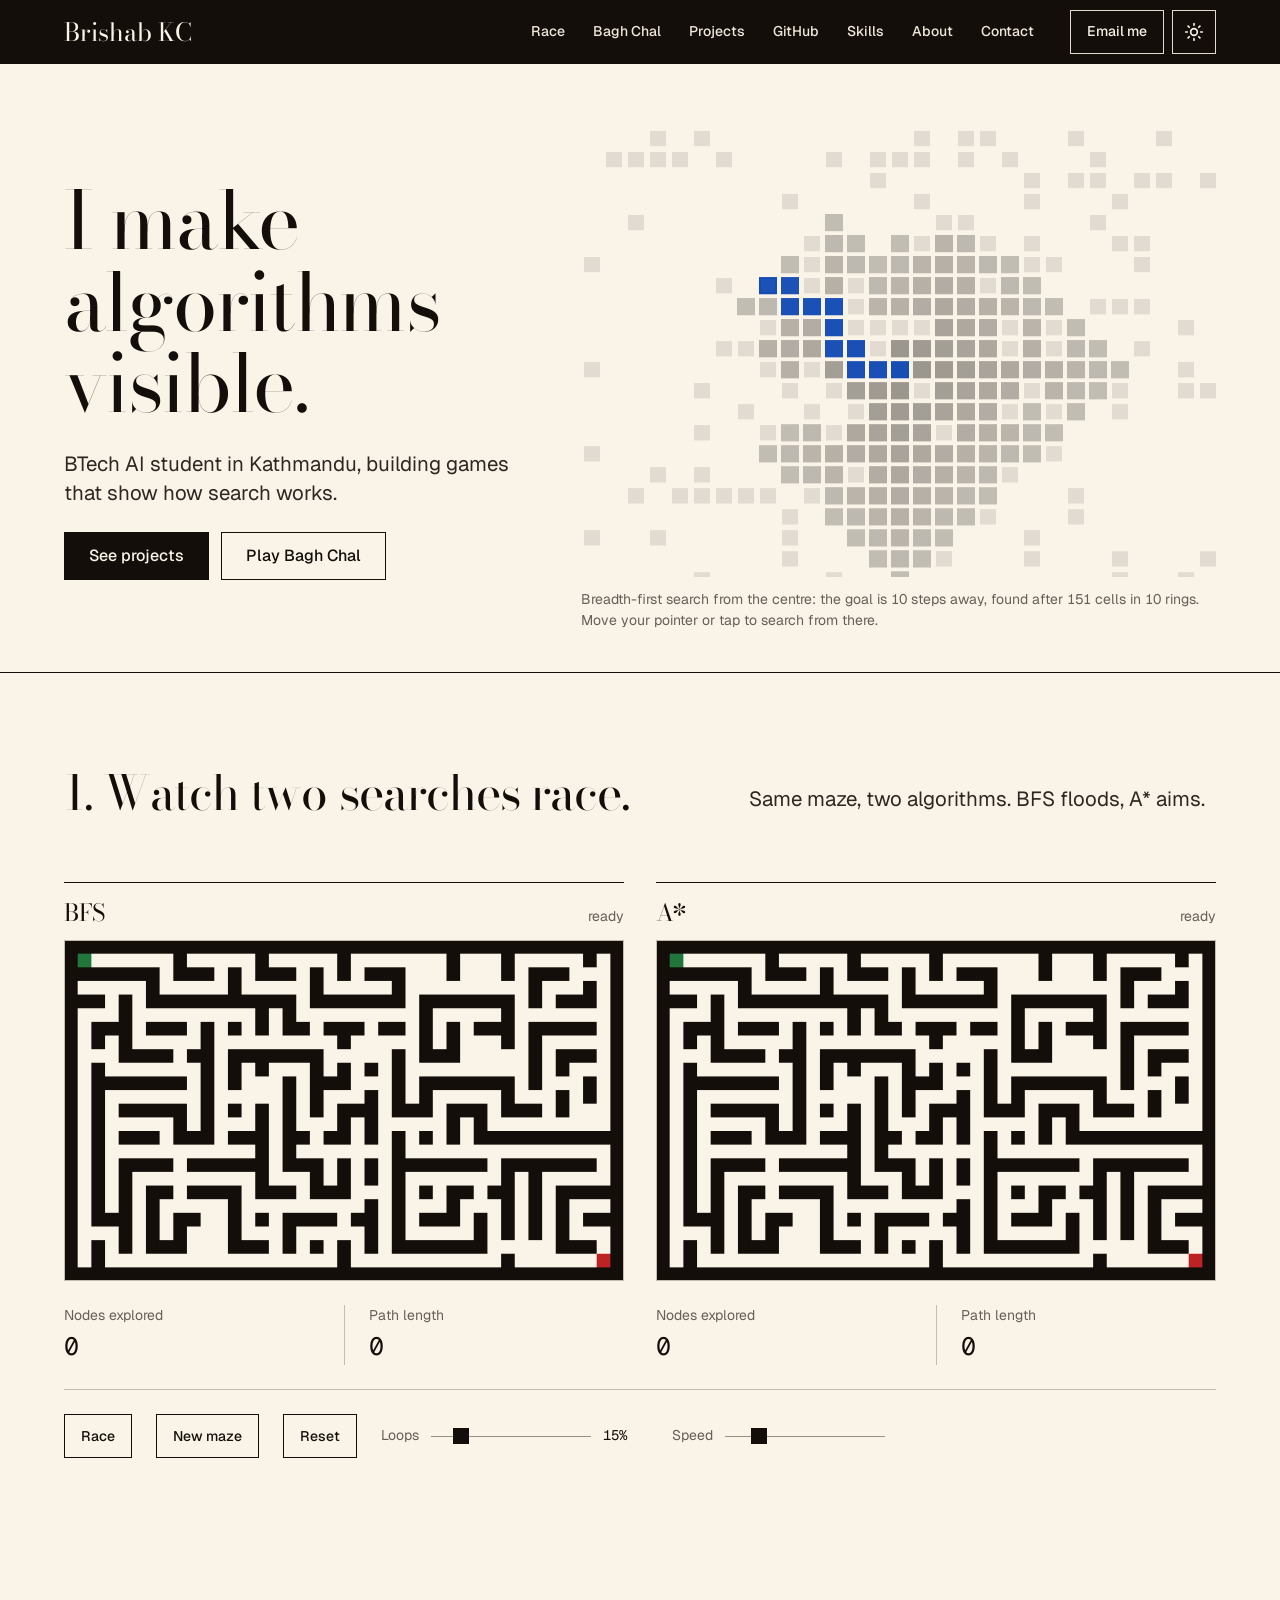
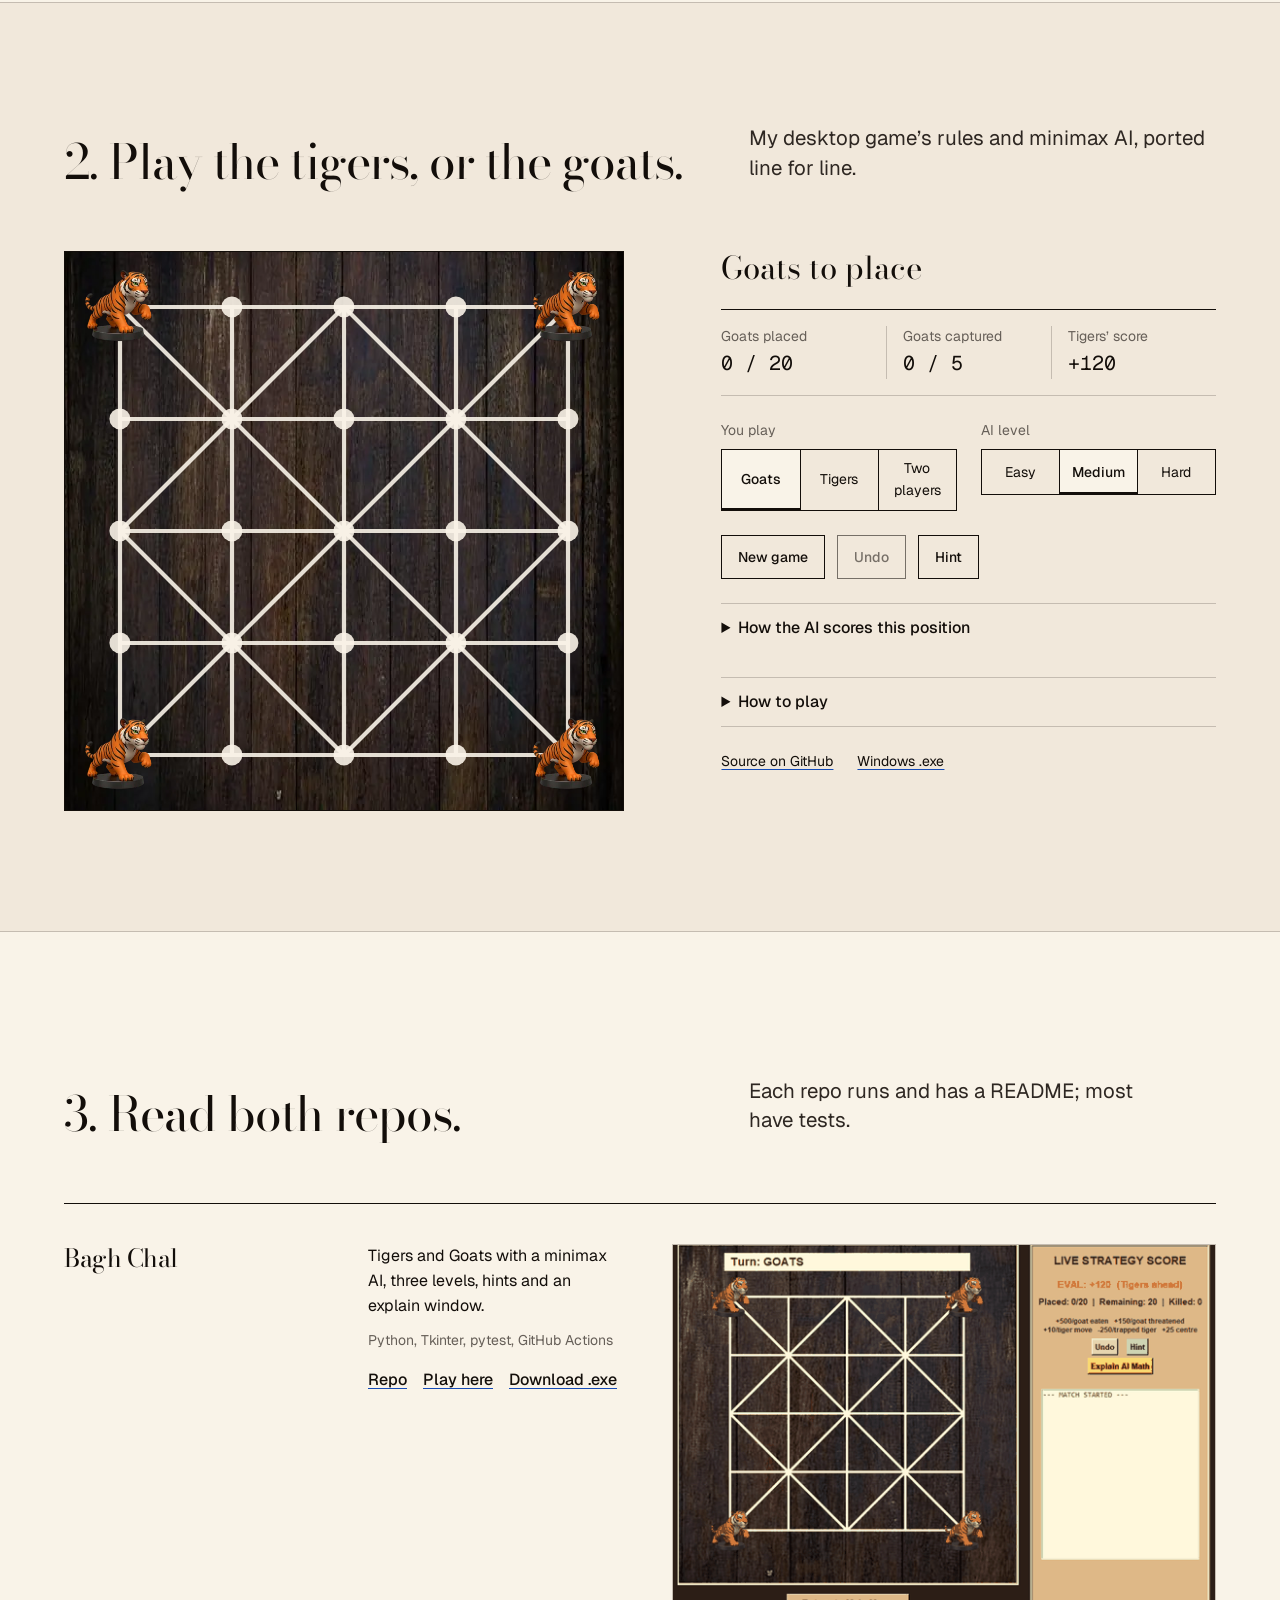
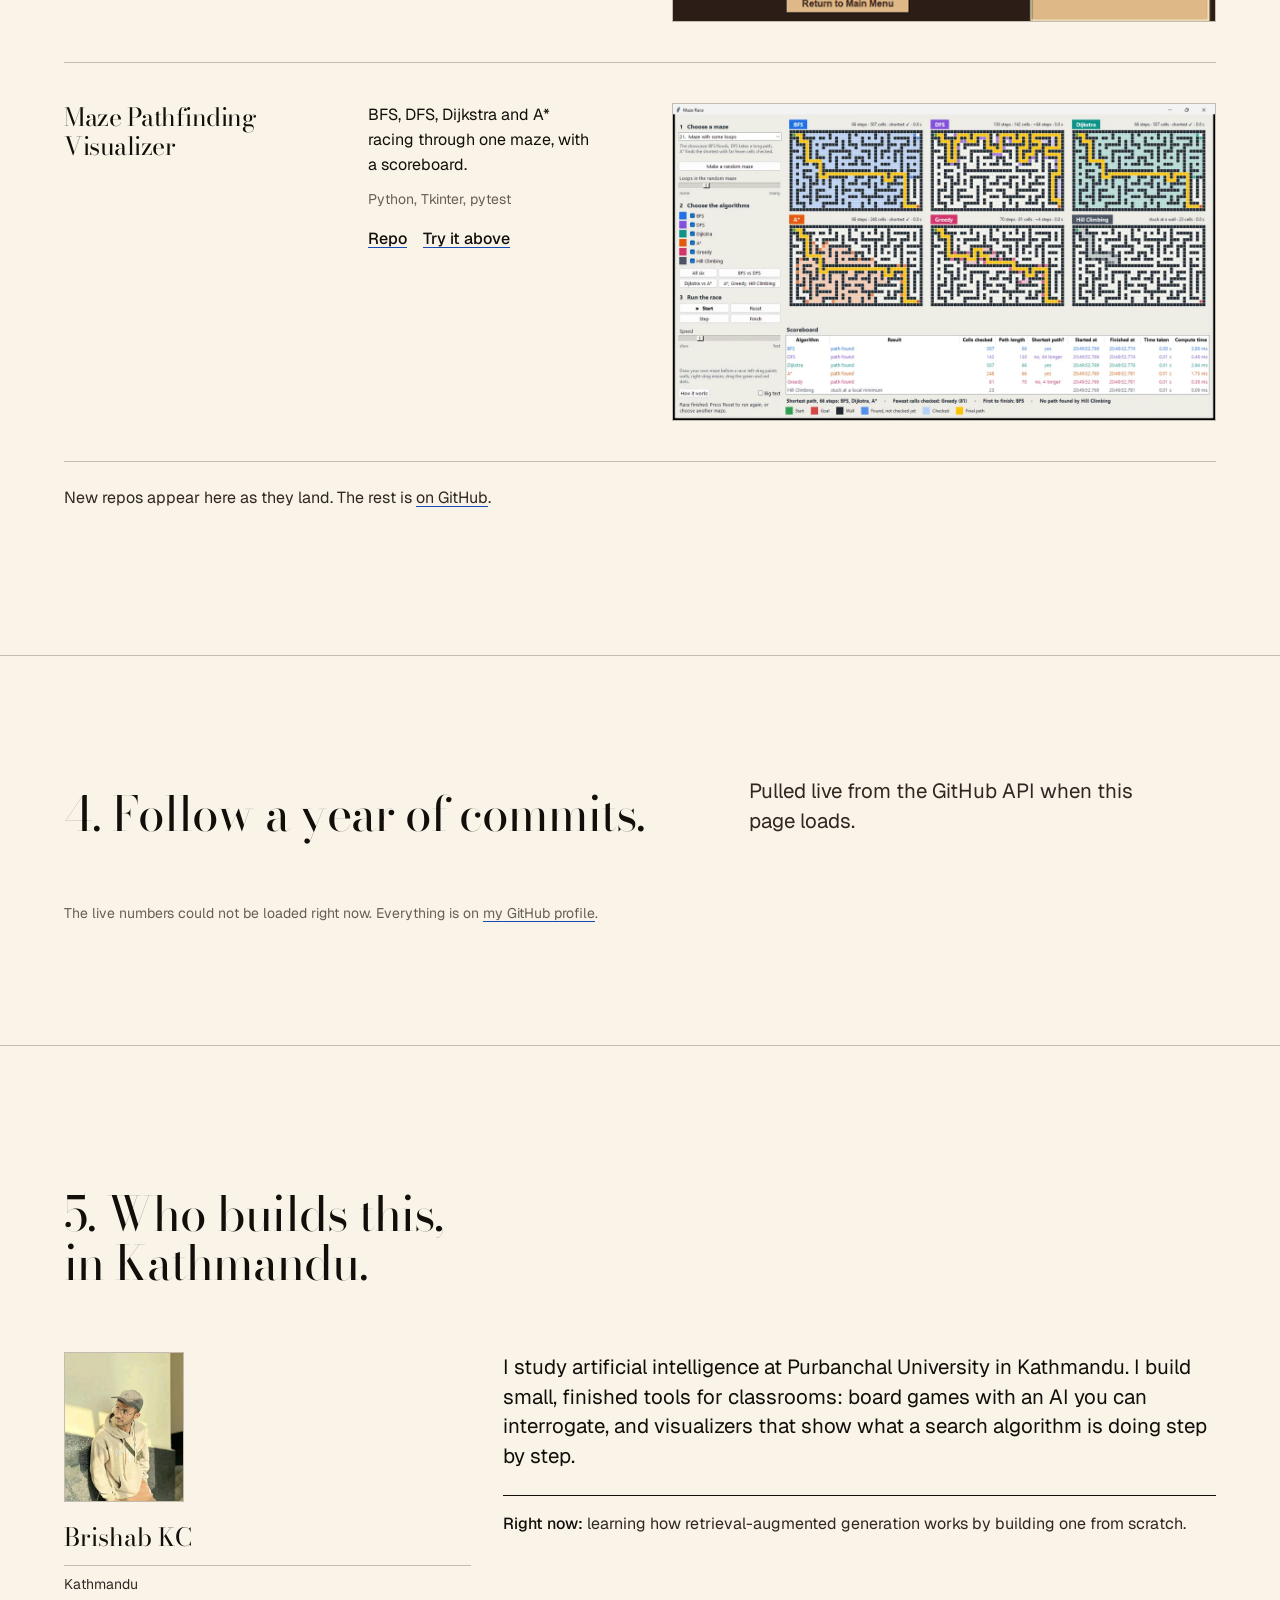
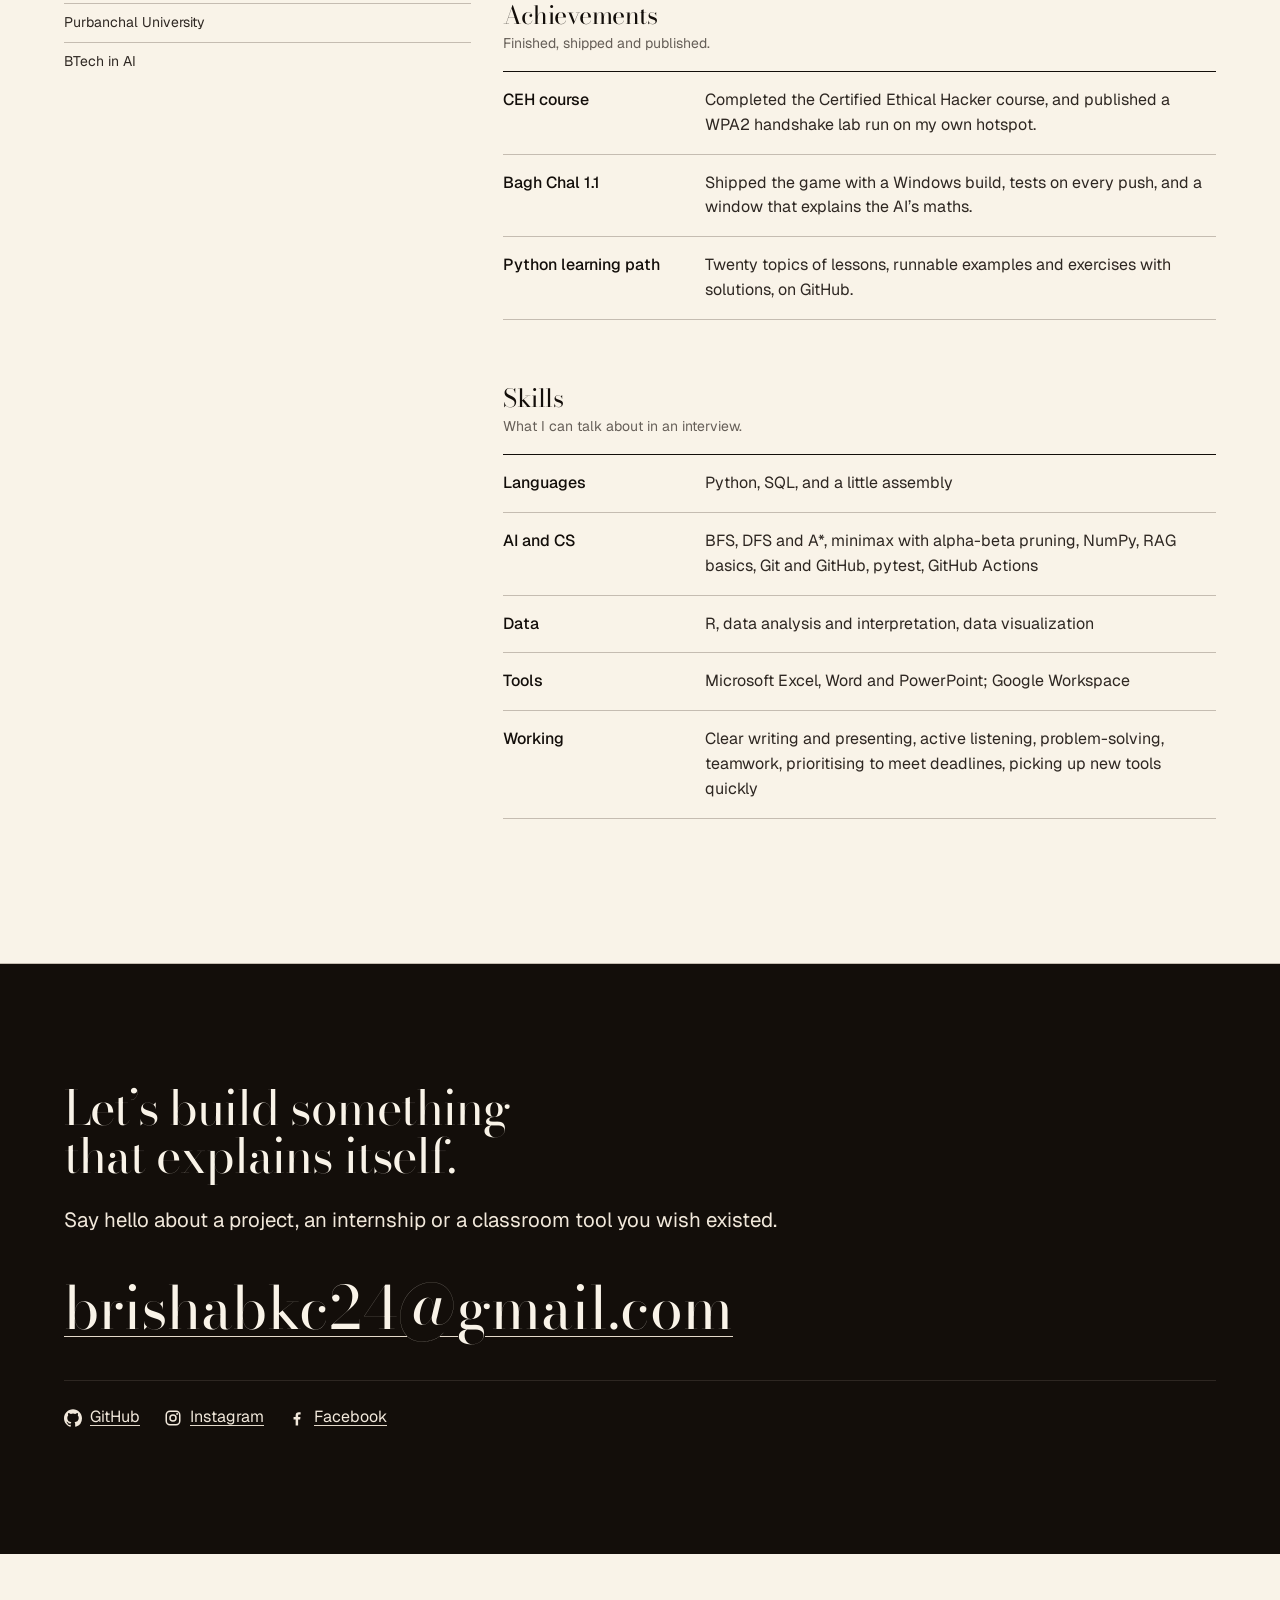
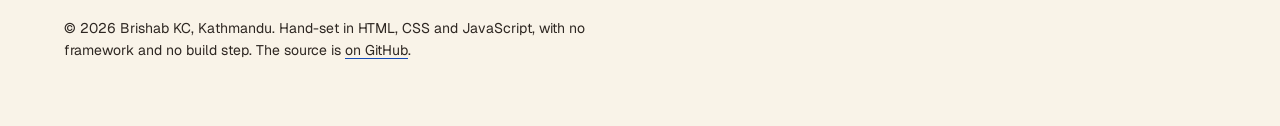
==== commit 5376057d: "Show the GitHub figures in the mono face and blue, and rest them honestly when the API limit is spen" ====
--- a/index.html
+++ b/index.html
@@ -278,13 +278,13 @@
           <figcaption data-chart-caption>Commits to my public repos over the last year, counted from the GitHub API.</figcaption>
         </figure>
         <ul class="stats">
-          <li class="stat"><span class="stat__value" id="stat-repos">&hellip;</span><span class="stat__label">Public repos</span></li>
-          <li class="stat"><span class="stat__value" id="stat-stars">&hellip;</span><span class="stat__label">Stars</span></li>
-          <li class="stat"><span class="stat__value" id="stat-forks">&hellip;</span><span class="stat__label">Forks</span></li>
+          <li class="stat"><span class="stat__value" id="stat-repos" aria-busy="true"></span><span class="stat__label">Public repos</span></li>
+          <li class="stat"><span class="stat__value" id="stat-stars" aria-busy="true"></span><span class="stat__label">Stars</span></li>
+          <li class="stat"><span class="stat__value" id="stat-forks" aria-busy="true"></span><span class="stat__label">Forks</span></li>
         </ul>
         <h3 class="repos__title">Recently pushed</h3>
         <ul class="repos" id="recent-repos" aria-live="polite"></ul>
-        <p class="gh-note" id="gh-note">Loading from the GitHub API. If it does not load, everything is on <a href="https://github.com/brishabkc24" target="_blank" rel="noopener">my GitHub profile</a>.</p>
+        <p class="gh-note" id="gh-note" aria-live="polite">Loading from the GitHub API. If it does not load, everything is on <a href="https://github.com/brishabkc24" target="_blank" rel="noopener">my GitHub profile</a>.</p>
       </div>
     </section>
 
--- a/styles.css
+++ b/styles.css
@@ -947,11 +947,12 @@
 
 .stat__value {
   display: block;
-  font-family: var(--font-display);
-  font-size: var(--text-display-s);
-  font-variation-settings: "opsz" var(--display-optical);
+  min-height: 1em;
+  font-family: var(--font-outlier);
+  font-size: var(--text-3xl);
   font-variant-numeric: tabular-nums;
   line-height: 1;
+  color: var(--color-accent);
 }
 
 .stat__label {
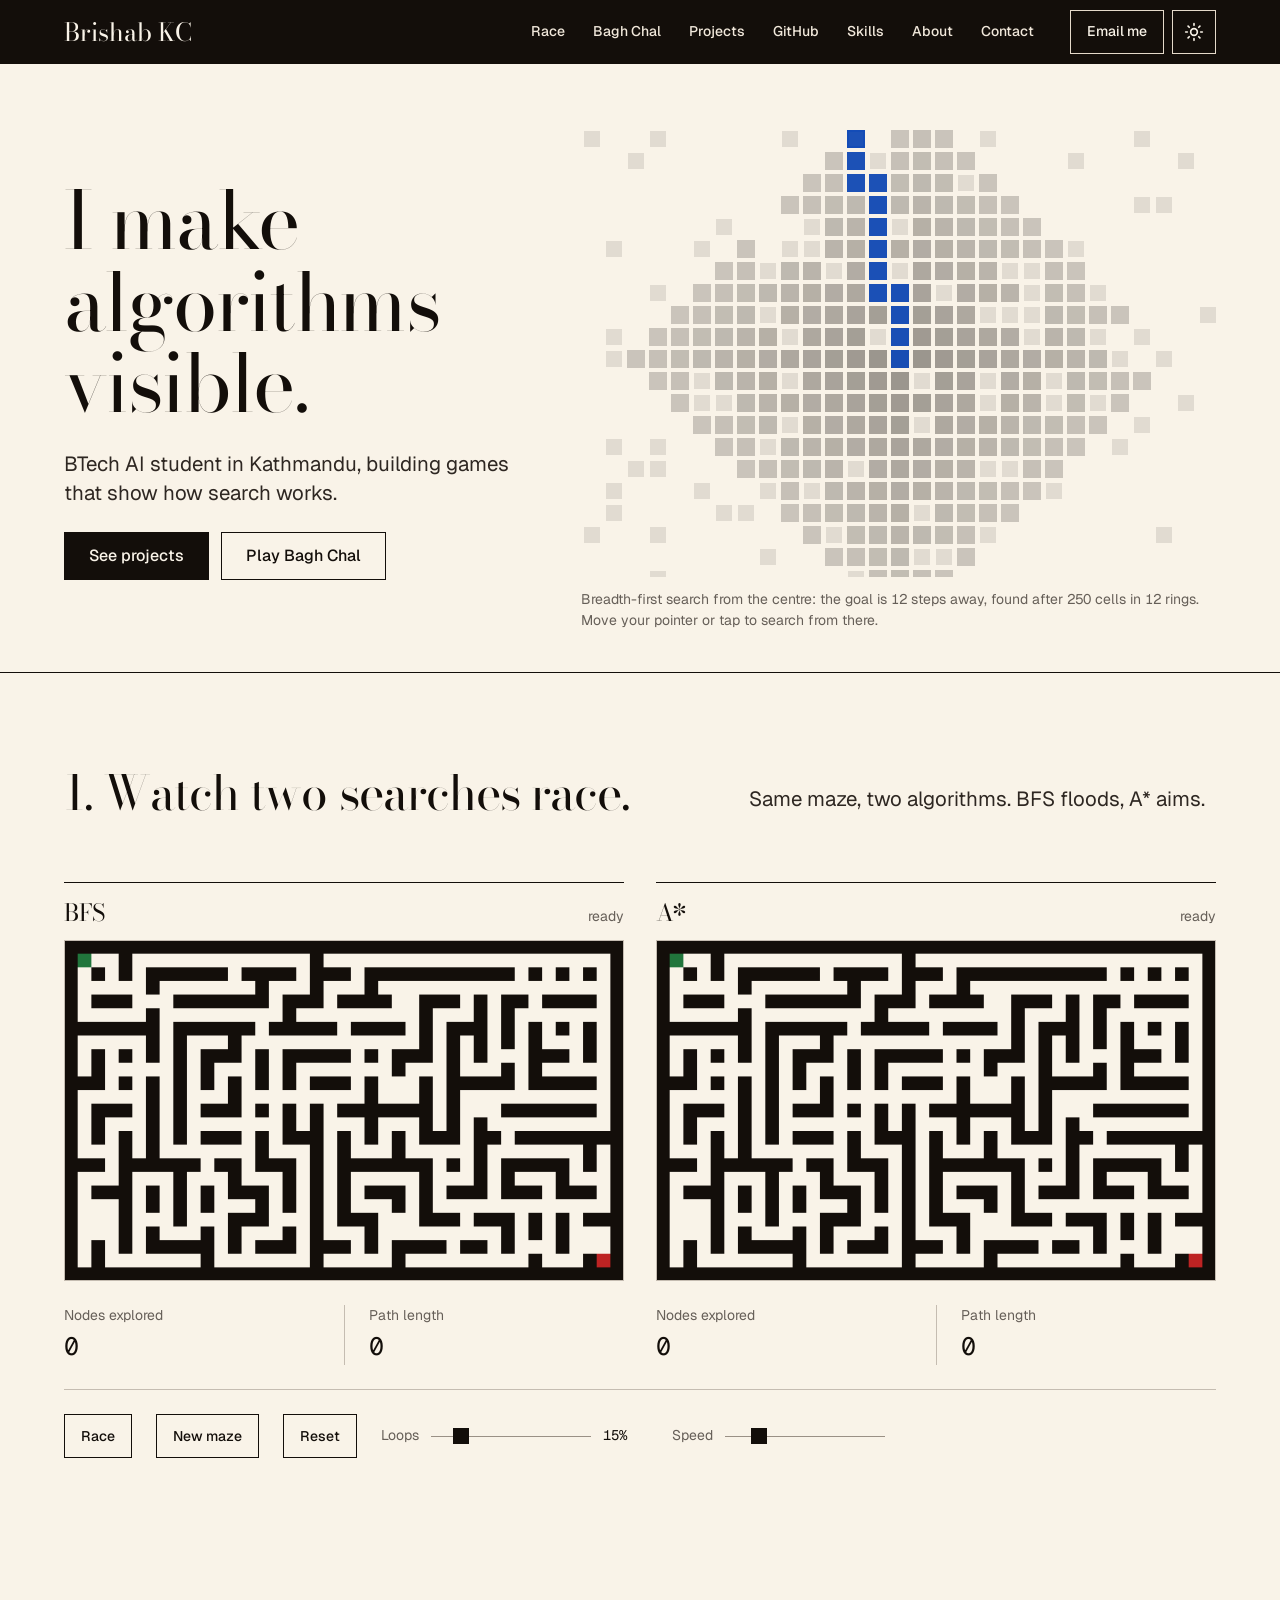
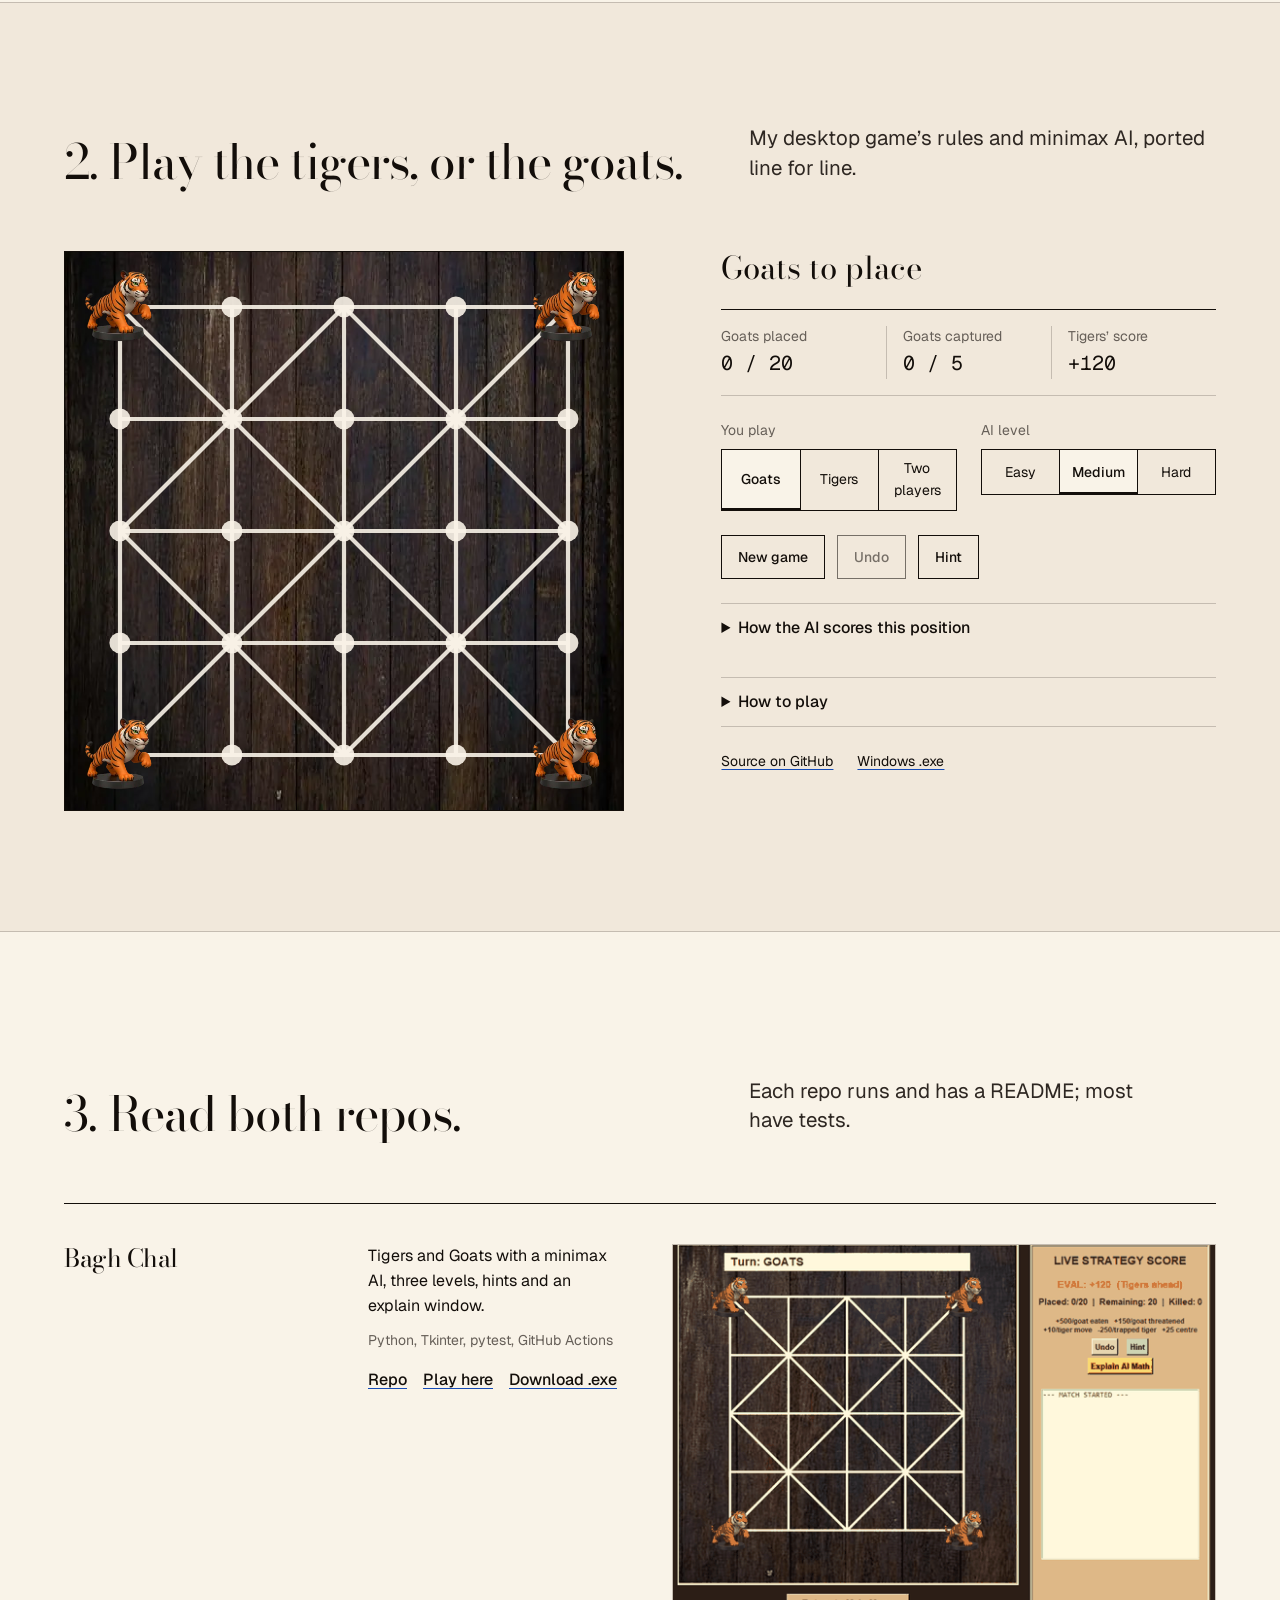
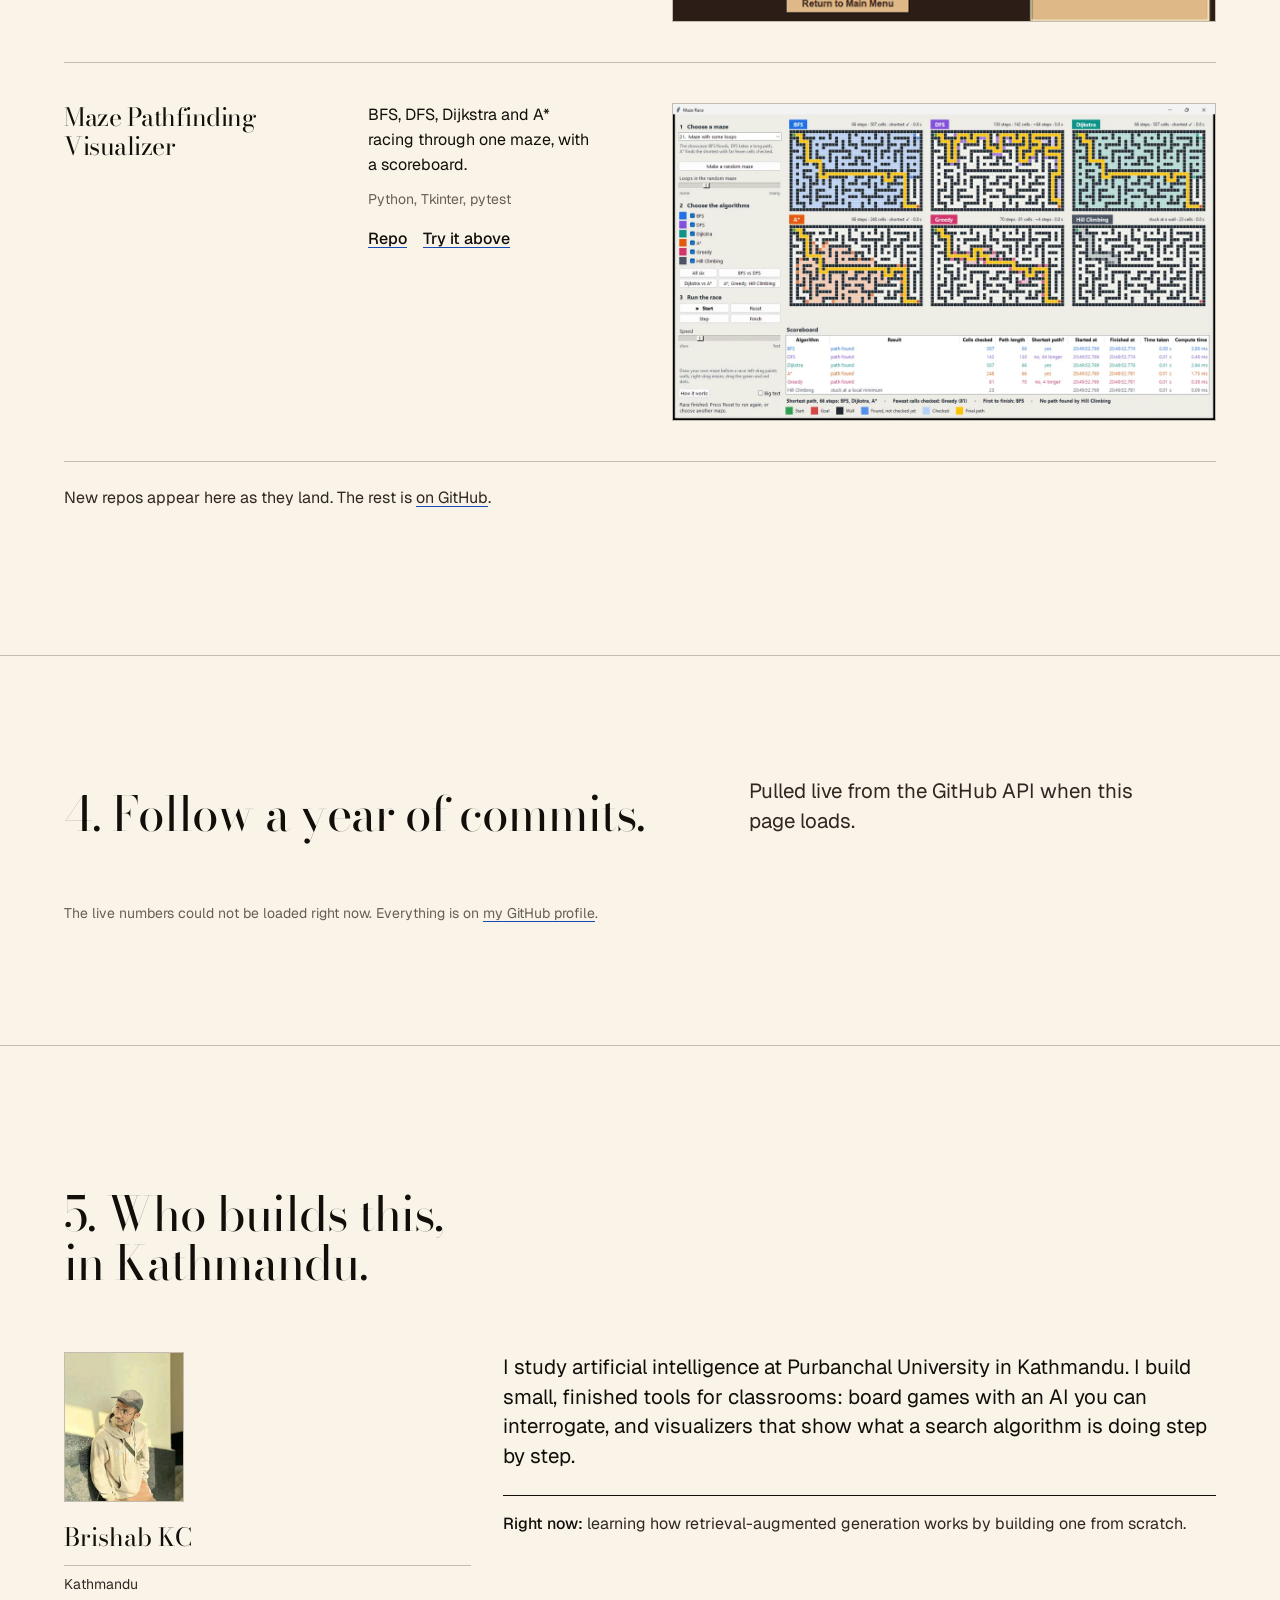
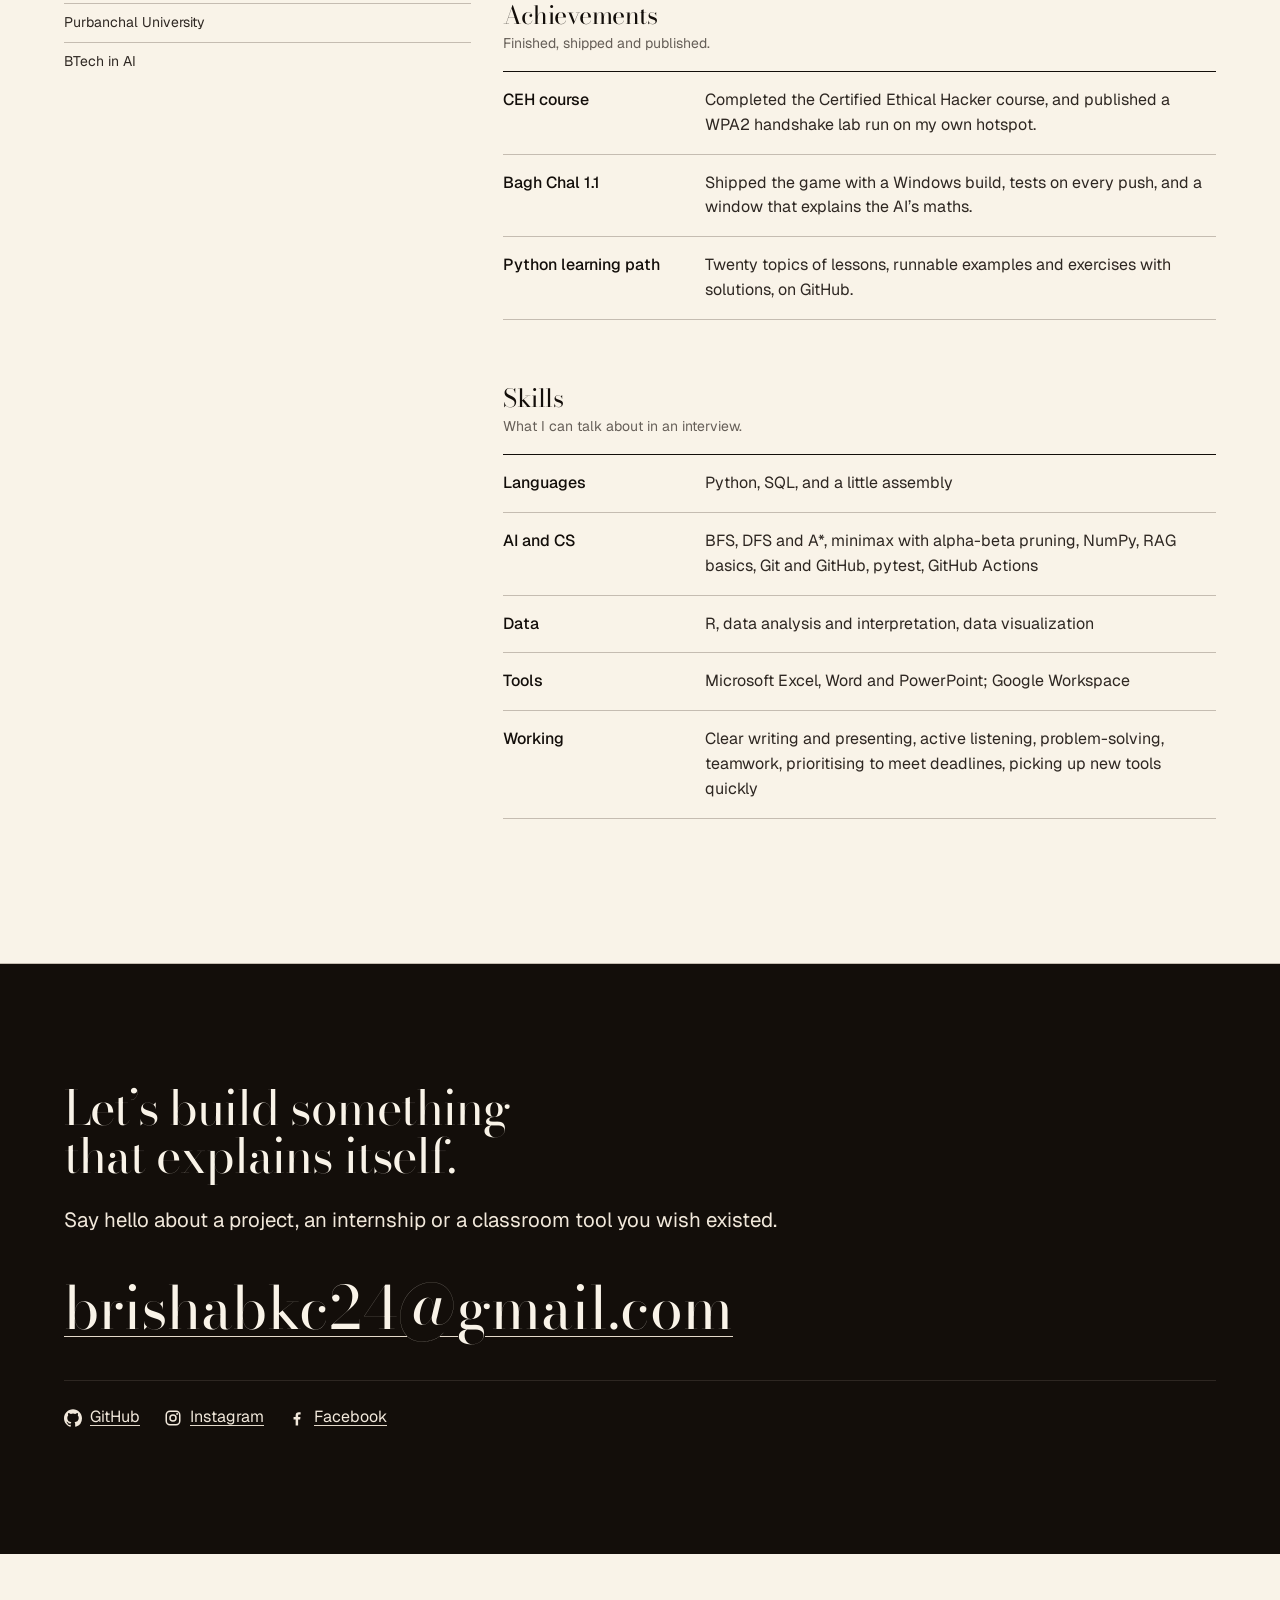
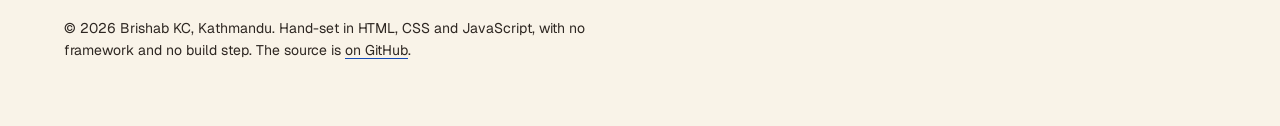
==== commit e0d16927: "Correct the Instagram handle in the contact links" ====
--- a/index.html
+++ b/index.html
@@ -358,7 +358,7 @@
         <a class="close__mail" href="mailto:brishabkc24@gmail.com">brishabkc24@gmail.com</a>
         <ul class="close__links" aria-label="Elsewhere">
           <li><a href="https://github.com/brishabkc24" target="_blank" rel="noopener"><svg aria-hidden="true"><use href="#icon-github"/></svg>GitHub</a></li>
-          <li><a href="https://www.instagram.com/mo_rphe_use24" target="_blank" rel="noopener"><svg aria-hidden="true"><use href="#icon-instagram"/></svg>Instagram</a></li>
+          <li><a href="https://www.instagram.com/mo_rphe_us24" target="_blank" rel="noopener"><svg aria-hidden="true"><use href="#icon-instagram"/></svg>Instagram</a></li>
           <li><a href="https://www.facebook.com/BrishabKC" target="_blank" rel="noopener"><svg aria-hidden="true"><use href="#icon-facebook"/></svg>Facebook</a></li>
         </ul>
       </div>
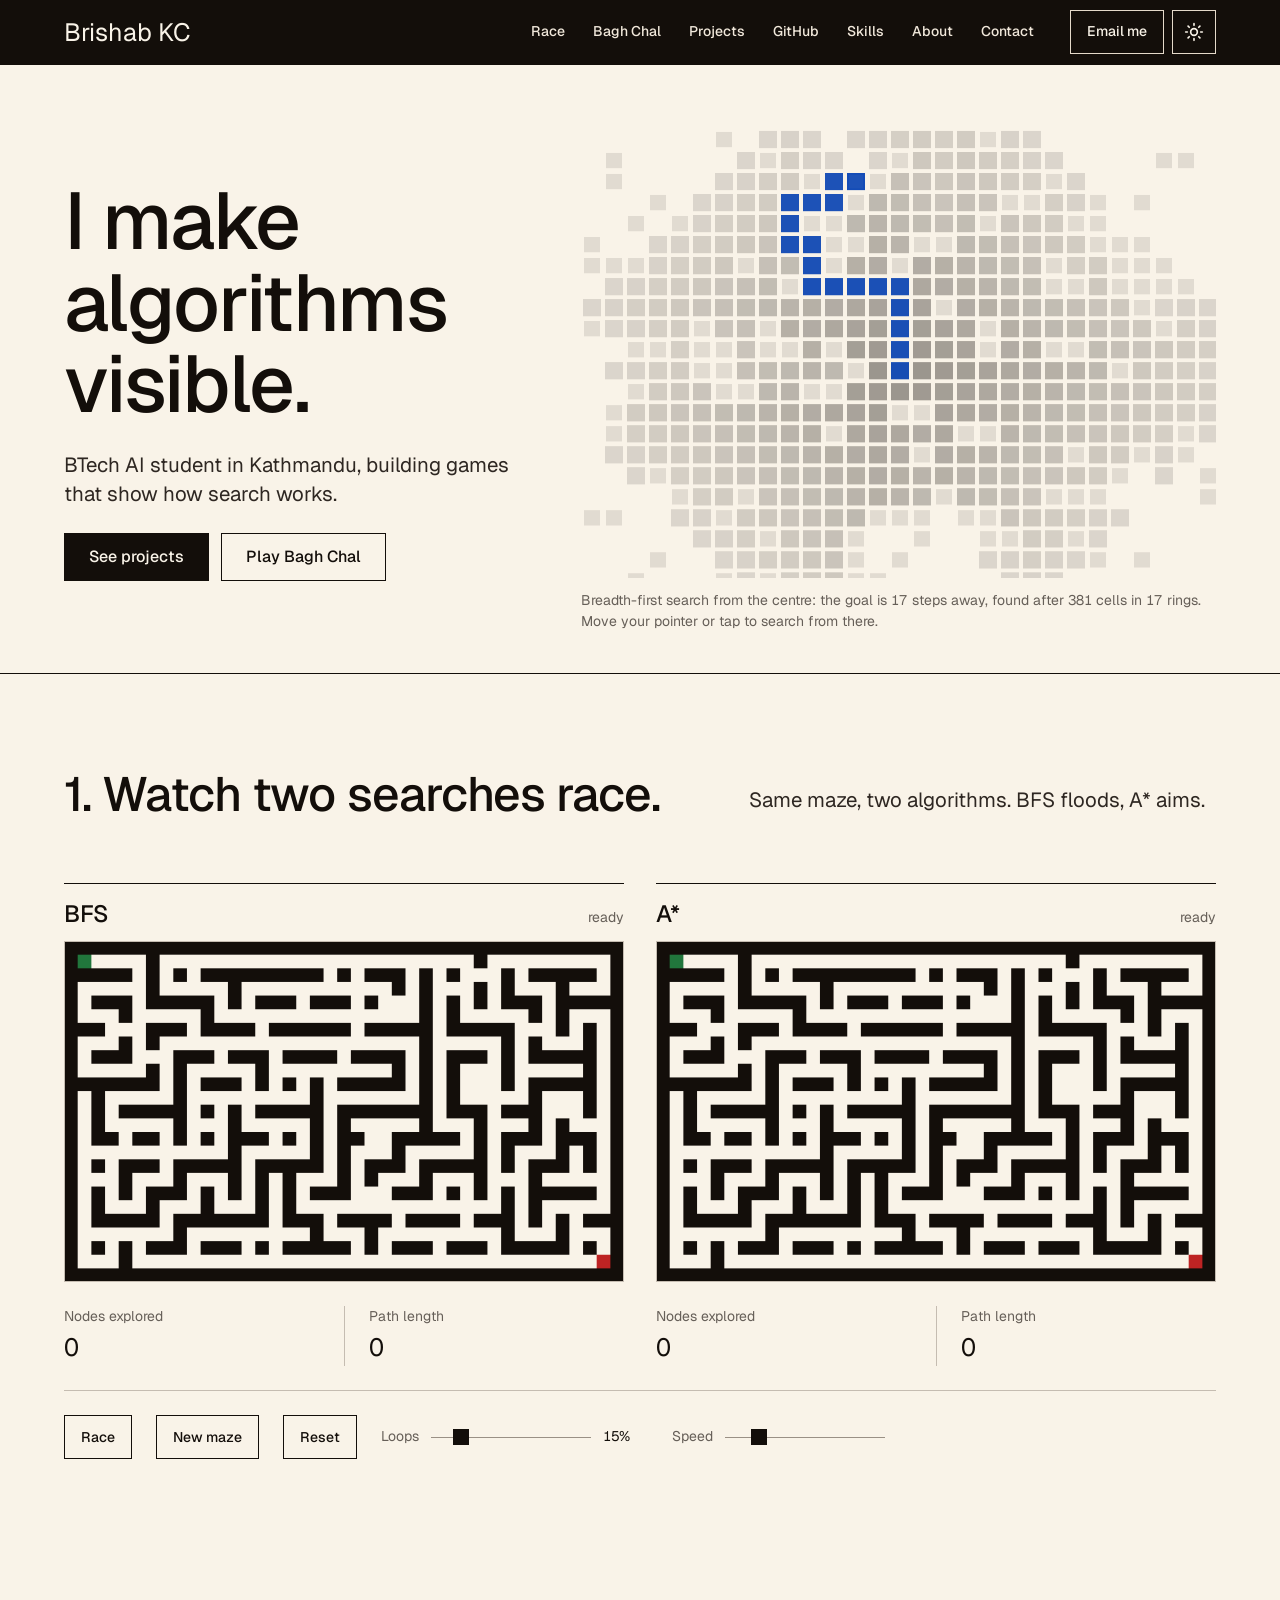
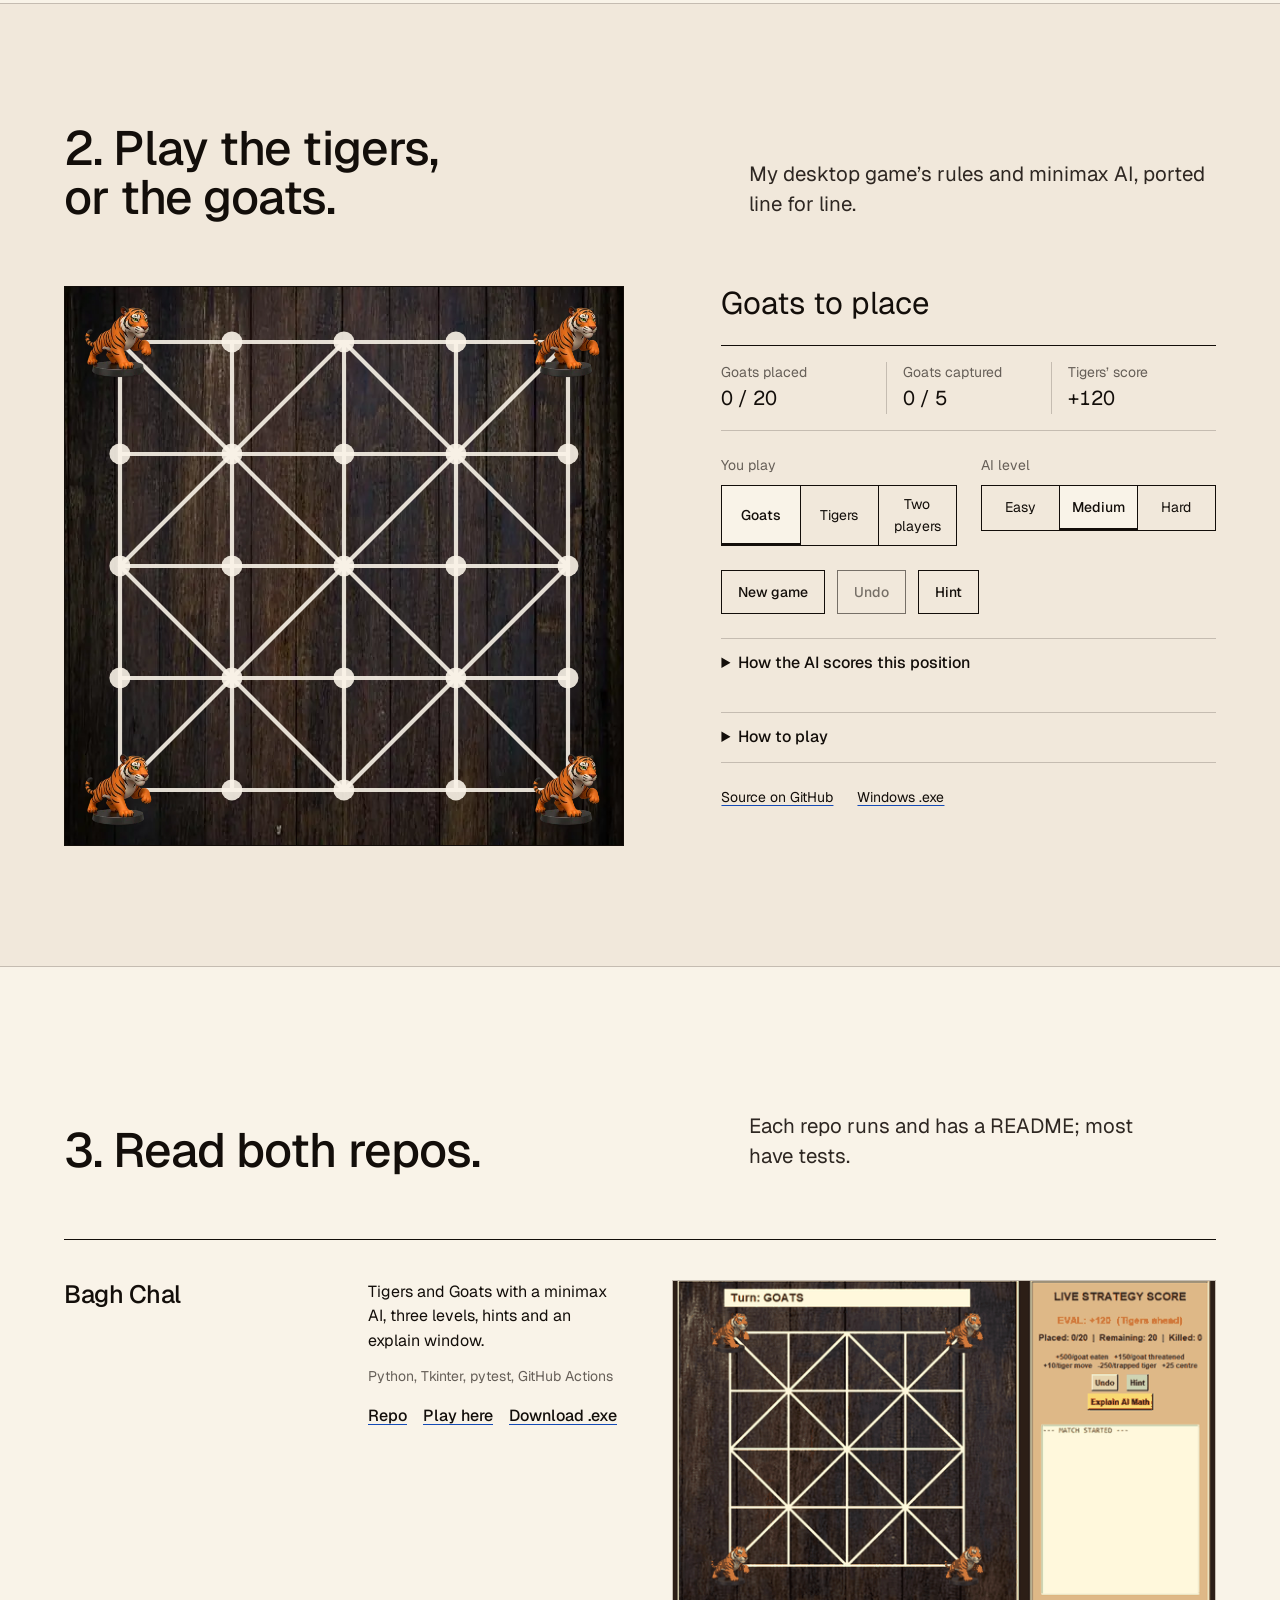
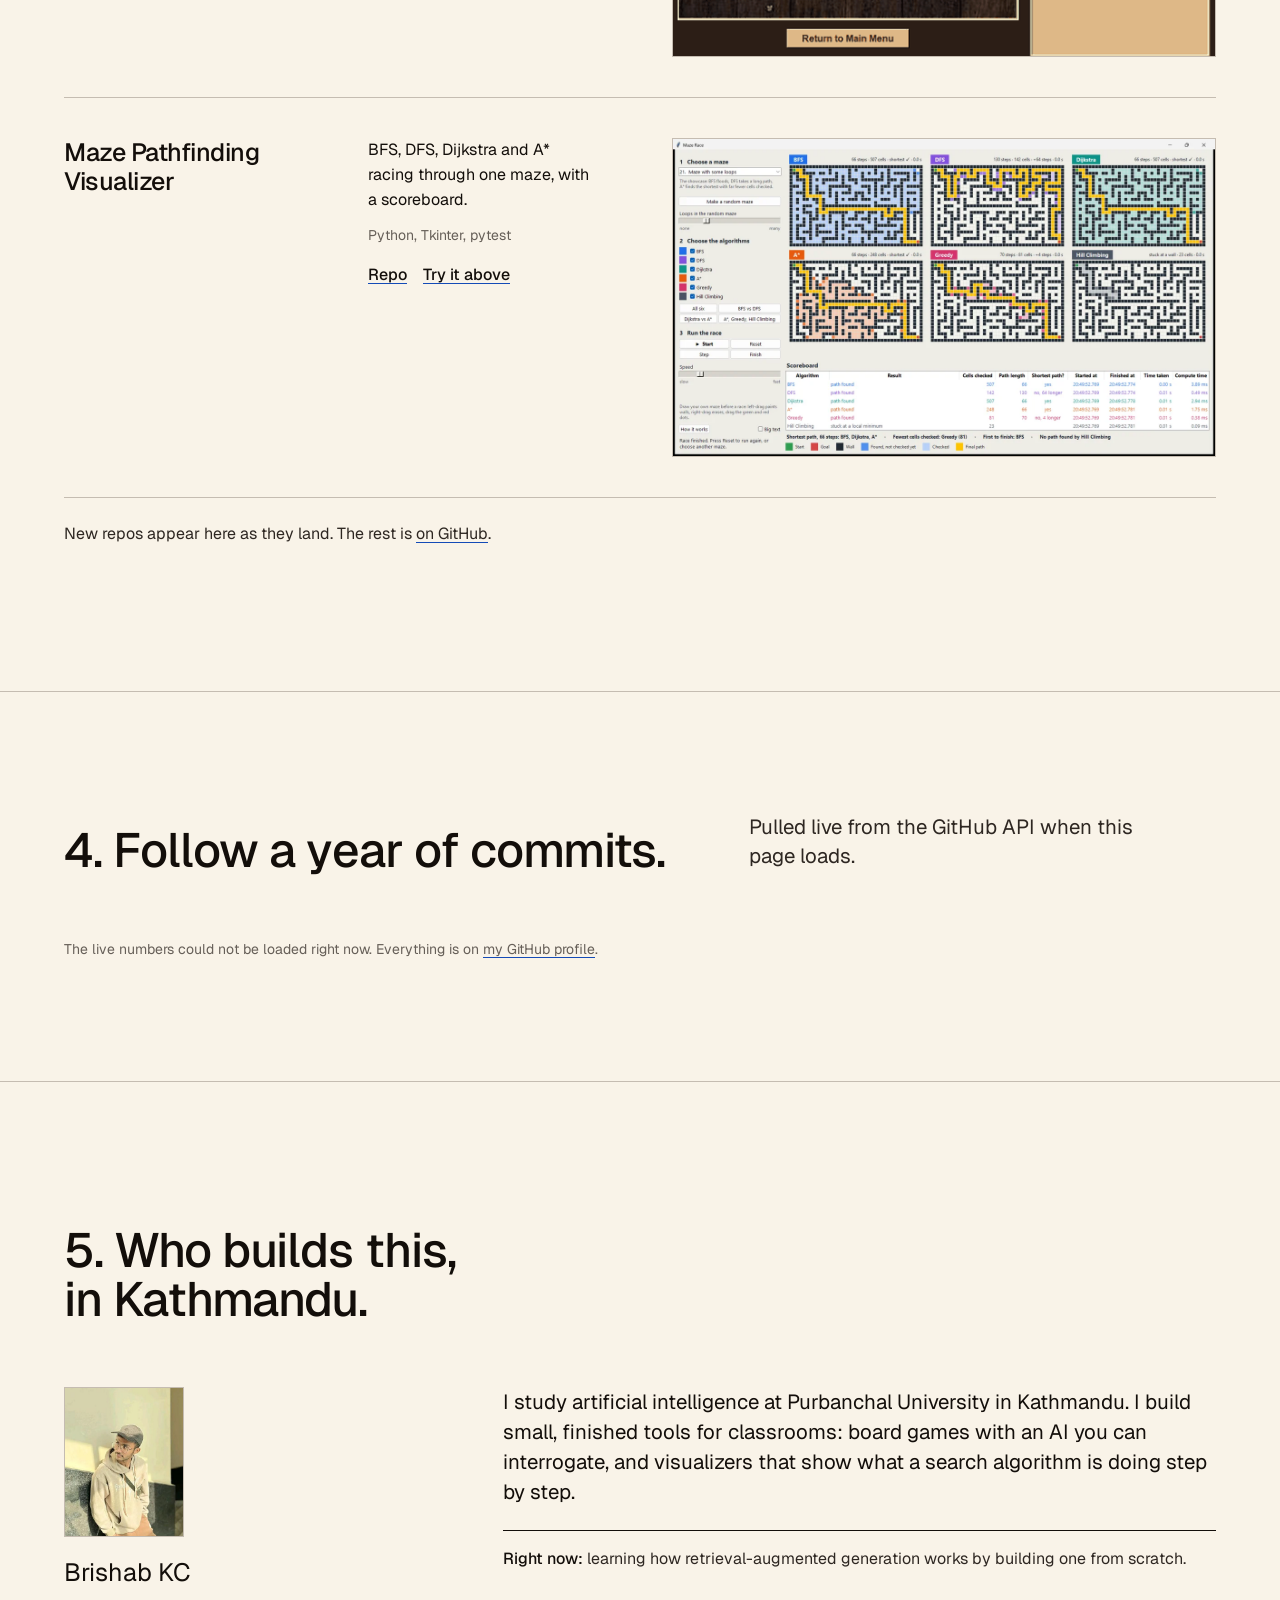
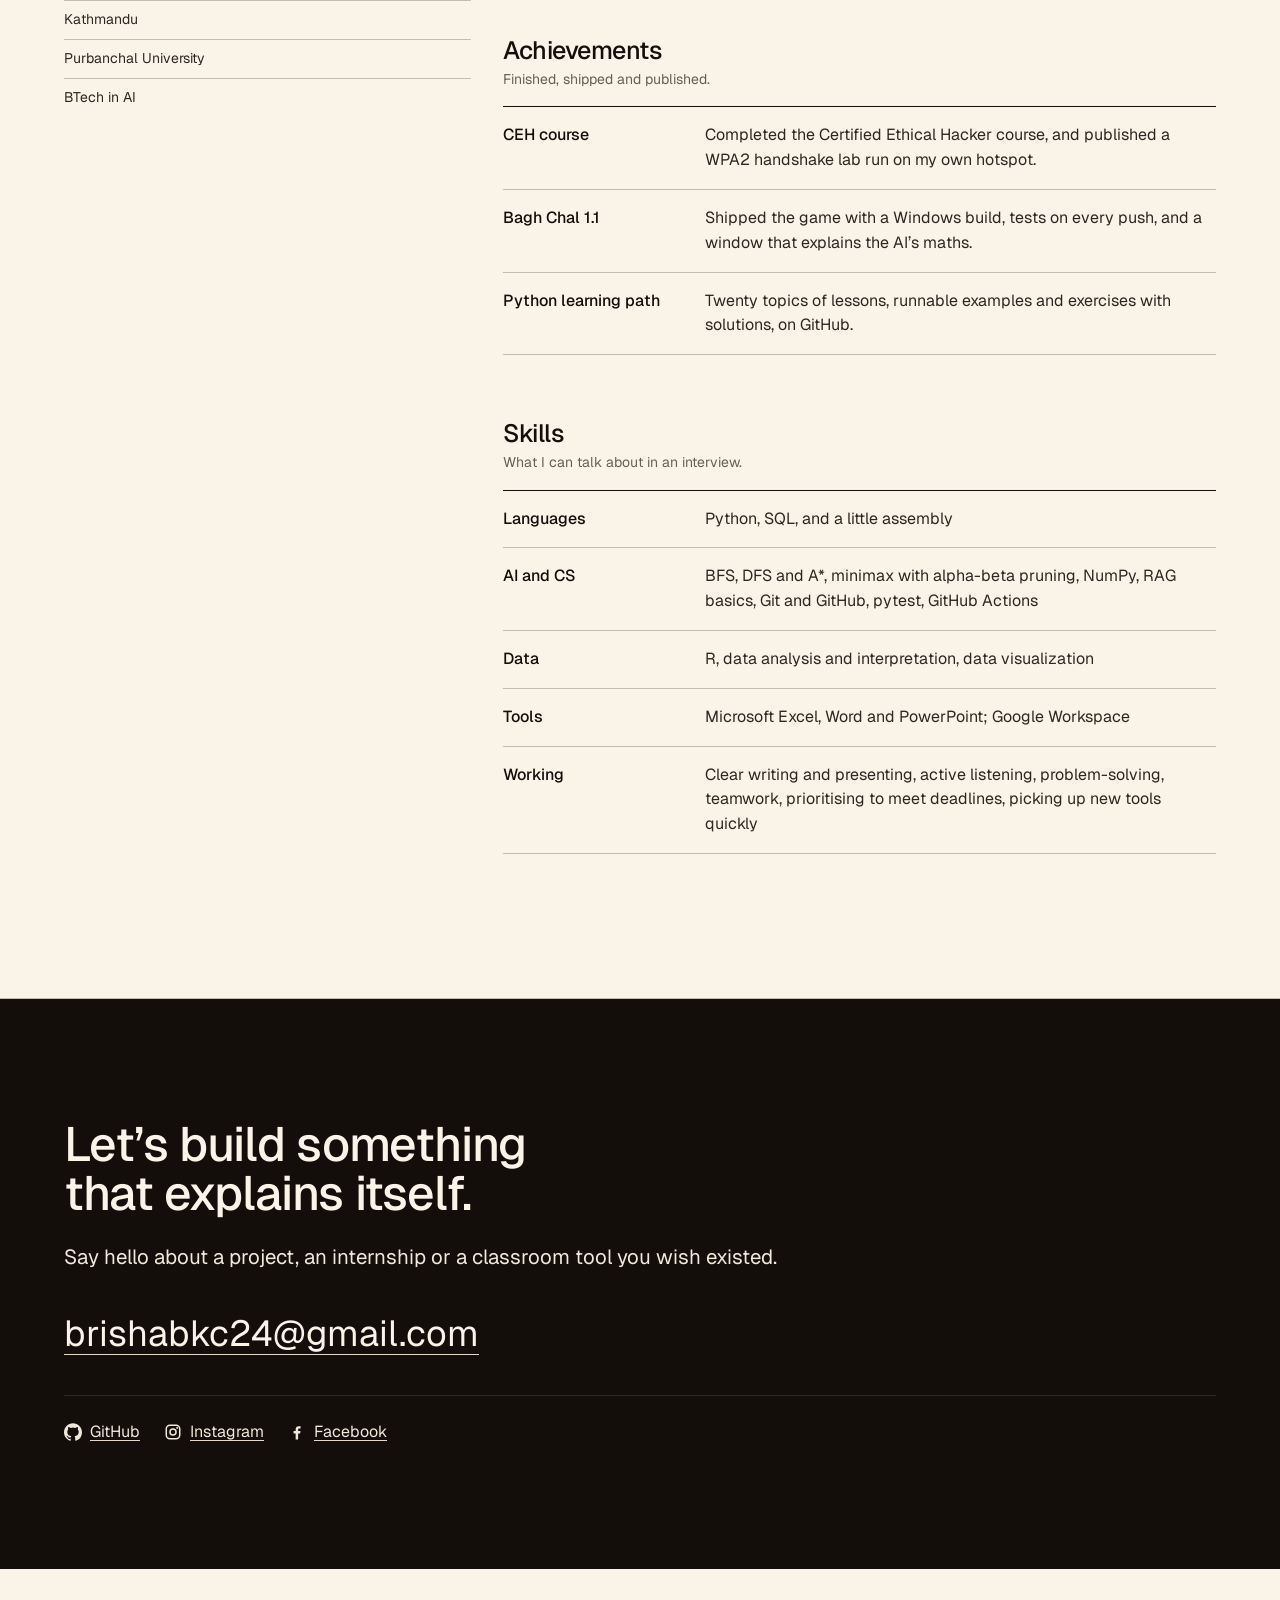
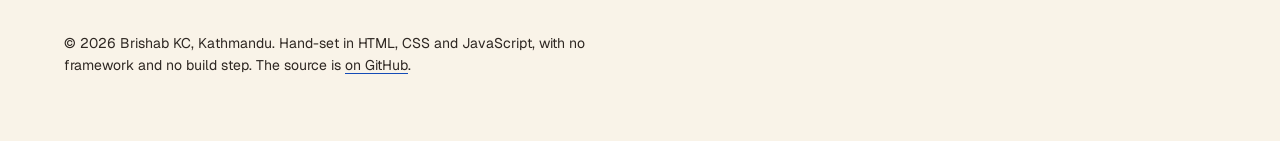
==== commit b3af0be5: "Set the whole page in Geist and make dark mode black, the contact band included" ====
--- a/index.html
+++ b/index.html
@@ -23,7 +23,7 @@
   <meta name="theme-color" content="#f7f1e5">
   <link rel="preconnect" href="https://fonts.googleapis.com">
   <link rel="preconnect" href="https://fonts.gstatic.com" crossorigin>
-  <link rel="stylesheet" href="https://fonts.googleapis.com/css2?family=Bodoni+Moda:ital,opsz,wght@0,6..96,400;1,6..96,400&family=Geist:wght@400;500&family=Geist+Mono:wght@400&display=swap">
+  <link rel="stylesheet" href="https://fonts.googleapis.com/css2?family=Geist:wght@400;500&display=swap">
   <link rel="stylesheet" href="styles.css">
   <script>
     // Apply the saved theme before the first paint so there is no flash.
--- a/styles.css
+++ b/styles.css
@@ -1,6 +1,6 @@
 /* Hallmark · shape: Narrative Workflow · genre: editorial · theme: Specimen (deal 3/3, seed personal-portfolio-brishab-btech-c0ed·15003318·2026-10-31·r0) · redesign: full
  * hero: Banner (56svh, a split inside it: type on five columns, the live search on seven; stage one shows above the fold) · nav: slab · footer: colophon block · imagery: the product live (two search canvases, a game board), two captures of the desktop apps, one photograph (a small portrait of the owner beside the name, in colour, by request) · signature: a breadth-first search that answers the cursor, ink cells with a blue frontier, live in the hero
- * axes: light/high-contrast-serif/cool · posture: restrained · contrast: pass · fold: pass · modes: light+dark · draw: 658f97 · job: hire · v2.0.0 */
+ * axes: light/sans/cool · posture: restrained · contrast: pass · fold: pass · modes: light+dark · draw: 658f97 · job: hire · v2.0.0 */
 /* Hallmark · pre-emit critique: P4 H4 E4 S5 R4 V4 · weakest: E, two live demos bring a dozen controls; every control is now the theme's square pair, one filled primary on the whole page */
 /* Hallmark · waive 8 · the sections keep the page's order: race, game, repos, commits, builder, contact · a redesign keeps the content; the composition is new, a numbered workflow on hairlines */
 /* Hallmark · waive 47b · one frame, the Bagh Chal board, the game's own wooden board art · the board is the product and the pieces sit on it */
@@ -16,6 +16,7 @@
 /* Hallmark · dropped 3days · it was the live "pushed 3 days ago" line from the GitHub API, which changes every day */
 /* Hallmark · hero-review: fix · 4 findings · 4 resolved (the resting search drawn for everyone, the diamond held at every size, stage one above the 1280 fold, the posture named truthfully) */
 /* Hallmark · finish-review: subagent · 7 findings · 7 resolved (the portrait's duotone pinned to ink on oat in both modes; the chart and the phone recording in the page's blue; the diamond capped one ring inside the shorter edge; a page noun in every stage head; the chart scrolls at its own size on a phone; the captures keep their proportions on six columns) · gap: none */
+/* Hallmark · owner override · one face: Geist for display, body and figures, the hairline serif was unclear on the owner's screen · dark mode: black paper, and the close band stays dark instead of flipping light */
 @import url("./tokens.css");
 @import url("./base.css");
 
@@ -36,14 +37,49 @@
   --bc-hint: oklch(74% 0.14 80);
   --board-max: 560px;
   --range-w: 160px;
+  --text-mail: clamp(1.25rem, 2.2vw + 0.5rem, 2.441rem);
+  --close-bg: var(--color-ink);
+  --close-edge: var(--color-ink);
+  --close-fg: var(--color-paper);
+  --close-fg-2: var(--color-paper-2);
+  --close-fg-3: var(--color-paper-3);
+  --close-rule: var(--color-ink-2);
   /* The wash behind the portrait while it loads, the same in either mode. */
   --plate-paper: oklch(96.5% 0.016 82);
   /* The nav slab stays ink in both modes. */
   --nav-ink: oklch(17% 0.012 60);
   --nav-ink-2: oklch(28% 0.014 60);
+  --nav-edge: var(--nav-ink);
   --nav-paper: oklch(96.5% 0.016 82);
   --nav-paper-2: oklch(93.5% 0.02 80);
   --nav-paper-3: oklch(89% 0.024 78);
+}
+
+/* Dark: the page goes black, the nav slab with it, and the close band stays dark */
+:root[data-theme="dark"] {
+  --close-bg: var(--color-paper);
+  --close-edge: var(--color-rule);
+  --close-fg: var(--color-ink);
+  --close-fg-2: var(--color-ink-2);
+  --close-fg-3: var(--color-muted);
+  --close-rule: var(--color-rule);
+  --nav-ink: oklch(11% 0.008 70);
+  --nav-ink-2: oklch(19.5% 0.014 70);
+  --nav-edge: oklch(30% 0.014 70);
+}
+
+@media (prefers-color-scheme: dark) {
+  :root:not([data-theme]) {
+    --close-bg: var(--color-paper);
+    --close-edge: var(--color-rule);
+    --close-fg: var(--color-ink);
+    --close-fg-2: var(--color-ink-2);
+    --close-fg-3: var(--color-muted);
+    --close-rule: var(--color-rule);
+    --nav-ink: oklch(11% 0.008 70);
+    --nav-ink-2: oklch(19.5% 0.014 70);
+    --nav-edge: oklch(30% 0.014 70);
+  }
 }
 
 /* ----- Base ---------------------------------------------------------- */
@@ -211,6 +247,7 @@
   top: 0;
   z-index: var(--z-sticky-nav);
   background: var(--nav-ink);
+  border-bottom: var(--rule-hair) solid var(--nav-edge);
   color: var(--nav-paper);
 }
 
@@ -220,7 +257,7 @@
 }
 
 .close :focus-visible {
-  outline-color: var(--color-paper);
+  outline-color: var(--close-fg);
 }
 
 .nav {
@@ -1107,8 +1144,9 @@
 /* ----- The close: the ink band ---------------------------------------------- */
 .close {
   padding-block: var(--section-gap-s);
-  background: var(--color-ink);
-  color: var(--color-paper);
+  border-top: var(--rule-hair) solid var(--close-edge);
+  background: var(--close-bg);
+  color: var(--close-fg);
 }
 
 .close h2 {
@@ -1117,21 +1155,21 @@
 
 .close .lead {
   margin-top: var(--space-lg);
-  color: var(--color-paper-2);
+  color: var(--close-fg-2);
 }
 
 .close__mail {
   display: inline-block;
   margin-top: var(--space-xl);
-  color: var(--color-paper);
-  font-family: var(--font-display);
-  font-size: var(--text-display-s);
-  font-variation-settings: "opsz" var(--display-optical);
-  line-height: 1.1;
+  color: var(--close-fg);
+  font-family: var(--font-outlier);
+  font-size: var(--text-mail);
+  font-variant-numeric: tabular-nums;
+  line-height: 1.2;
   overflow-wrap: anywhere;
-  text-decoration-color: var(--color-paper-3);
+  text-decoration-color: var(--close-fg-3);
   text-decoration-thickness: 1px;
-  text-underline-offset: 0.12em;
+  text-underline-offset: 0.22em;
 }
 
 .close__mail:hover {
@@ -1144,7 +1182,7 @@
   gap: var(--space-lg);
   margin: var(--space-xl) 0 0;
   padding: var(--space-lg) 0 0;
-  border-top: var(--rule-hair) solid var(--color-ink-2);
+  border-top: var(--rule-hair) solid var(--close-rule);
   list-style: none;
 }
 
@@ -1152,12 +1190,12 @@
   display: inline-flex;
   align-items: center;
   gap: var(--space-xs);
-  color: var(--color-paper-2);
-  text-decoration-color: var(--color-paper-3);
+  color: var(--close-fg-2);
+  text-decoration-color: var(--close-fg-3);
 }
 
 .close__links a:hover {
-  color: var(--color-paper);
+  color: var(--close-fg);
 }
 
 .close__links svg {
